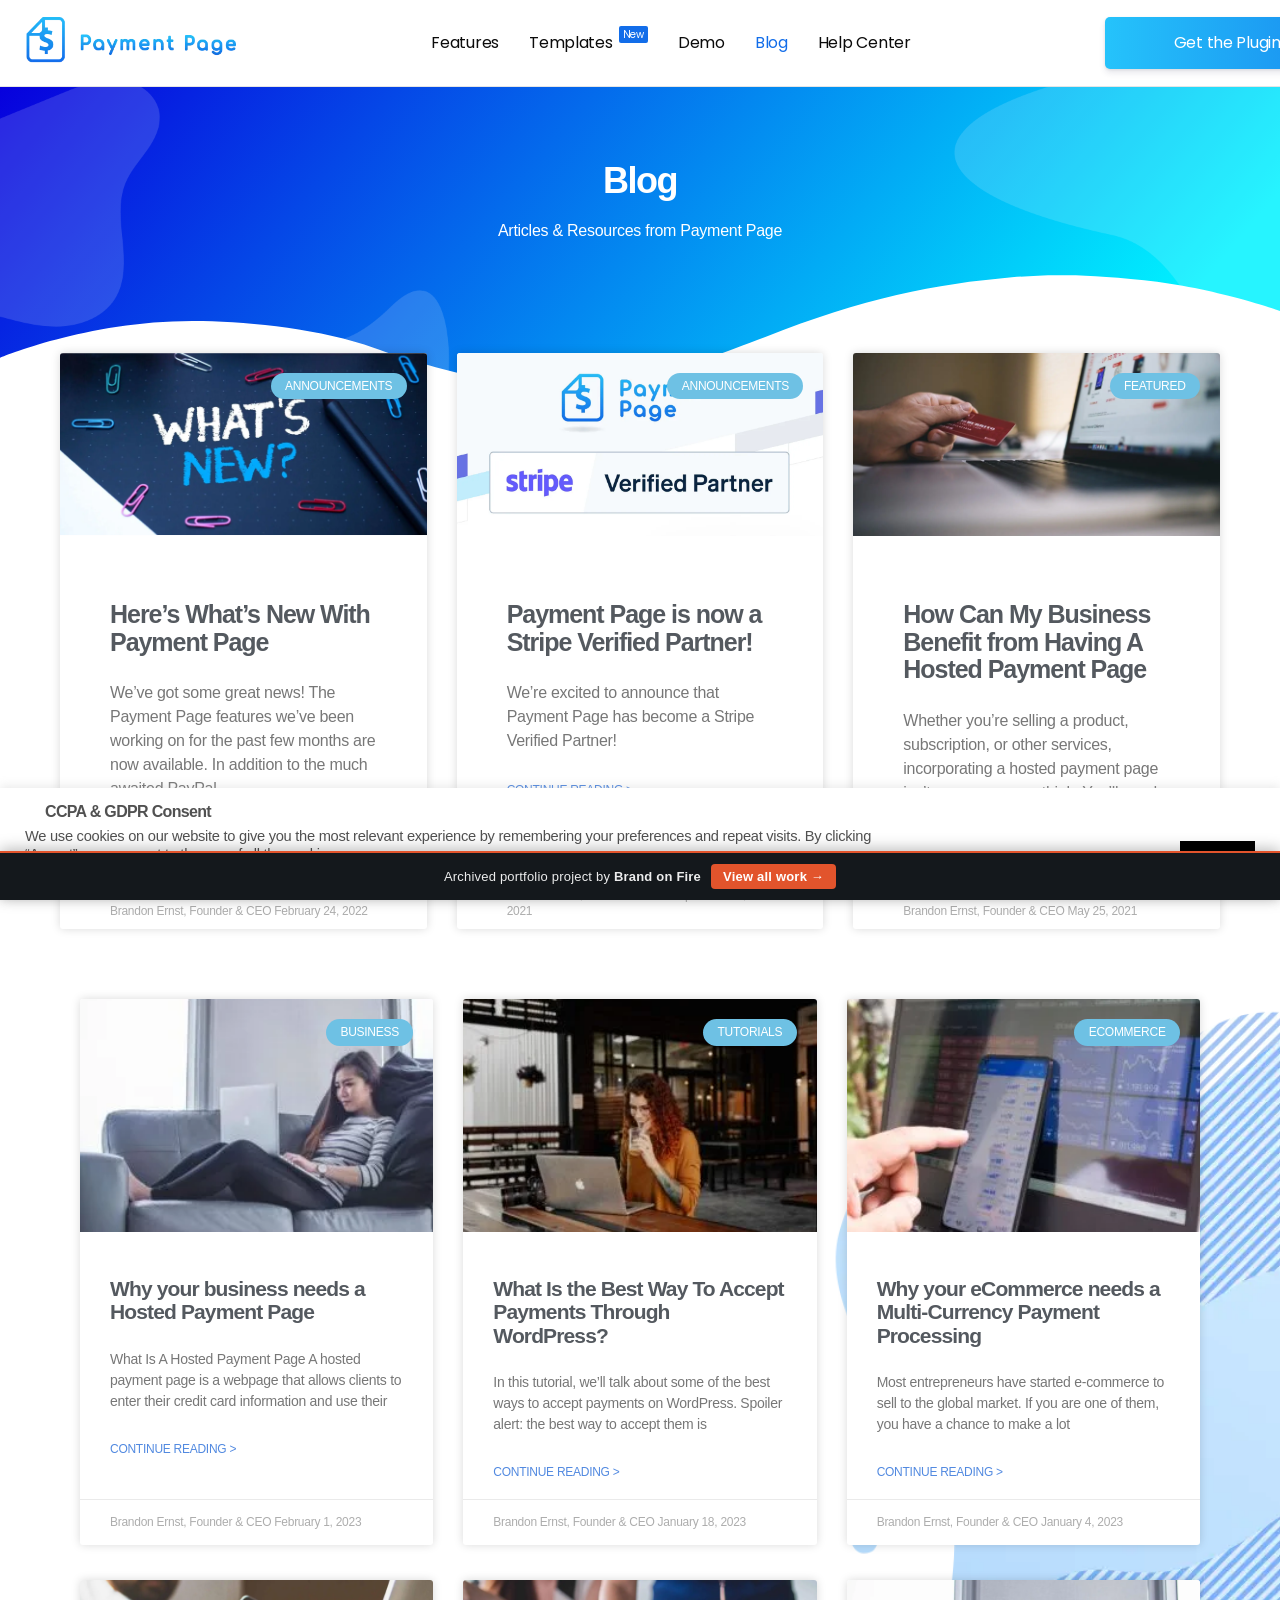
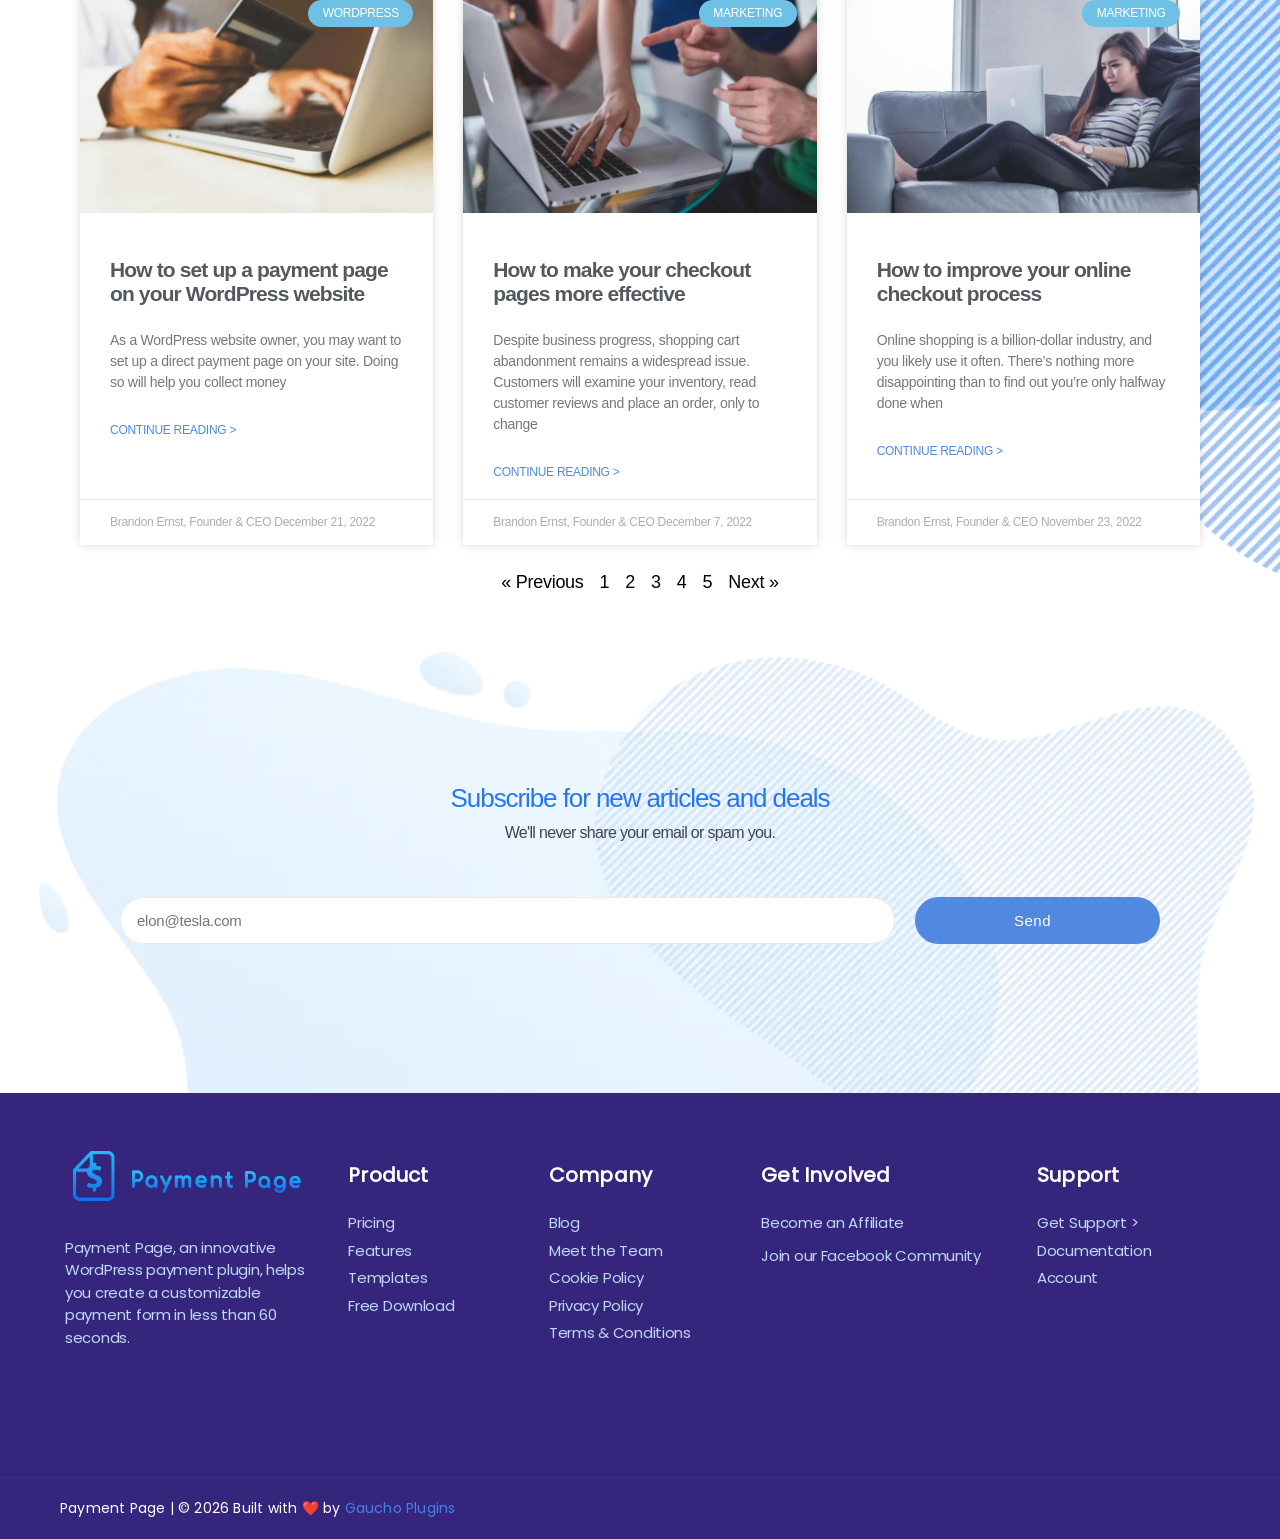
==== blog/index.html @ d84db213 "feat: contact forms view-only (pointer-events:none) — no useless form interaction" ====
<!doctype html><html lang="en-US" prefix="og: https://ogp.me/ns#" class="" data-bofp="0"><head><meta charset="UTF-8"><meta name="viewport" content="width=device-width, initial-scale=1.0, viewport-fit=cover"><title>Blog | Payment Page</title><meta name="description" content="Blog Subscribe for new articles and deals We'll never share your email or spam you."><meta name="robots" content="follow, index, max-snippet:-1, max-video-preview:-1, max-image-preview:large"><link rel="canonical" href="/blog/"><meta property="og:locale" content="en_US"><meta property="og:type" content="article"><meta property="og:title" content="Blog | Payment Page"><meta property="og:description" content="Blog Subscribe for new articles and deals We'll never share your email or spam you."><meta property="og:url" content="/blog/"><meta property="og:site_name" content="Payment Page"><meta property="og:updated_time" content="2022-02-26T04:48:35-08:00"><meta name="twitter:card" content="summary_large_image"><meta name="twitter:title" content="Blog | Payment Page"><meta name="twitter:description" content="Blog Subscribe for new articles and deals We'll never share your email or spam you."><meta name="twitter:label1" content="Time to read"><meta name="twitter:data1" content="Less than a minute"><link rel="alternate" type="application/rss+xml" title="Payment Page » Feed" href="/feed/"><link rel="https://api.w.org/" href="/wp-json/"><link rel="alternate" title="JSON" type="application/json" href="/wp-json/wp/v2/pages/396"><meta name="generator" content="Elementor 4.1.1; features: additional_custom_breakpoints; settings: css_print_method-internal, google_font-enabled, font_display-auto"><link rel="icon" href="/wp-content/uploads/2020/05/cropped-PP_fav-1-32x32.png" sizes="32x32"><link rel="icon" href="/wp-content/uploads/2020/05/cropped-PP_fav-1-192x192.png" sizes="192x192"><link rel="apple-touch-icon" href="/wp-content/uploads/2020/05/cropped-PP_fav-1-180x180.png"><meta name="msapplication-TileImage" content="/wp-content/uploads/2020/05/cropped-PP_fav-1-270x270.png"><meta name="generator" content="WP Rocket 3.20.2" data-wpr-features="wpr_minify_js wpr_lazyload_images wpr_lazyload_iframes wpr_preconnect_external_domains wpr_oci wpr_minify_css wpr_preload_links wpr_desktop"><link rel="stylesheet" href="../style.css"><style>[data-bofp="1"]{background-color:rgb(255, 255, 255)!important;color:rgb(2, 2, 2)!important}[data-bofp="2"]{background-color:rgb(255, 255, 255)!important;color:rgb(2, 2, 2)!important}[data-bofp="3"]{background-color:rgb(255, 255, 255)!important;color:rgb(2, 2, 2)!important}[data-bofp="4"]{background-color:rgb(54, 37, 125)!important;color:rgb(2, 2, 2)!important}[data-bofp="5"]{background-color:rgb(54, 37, 125)!important;color:rgb(2, 2, 2)!important}[data-bofp="6"]{background-color:rgb(255, 255, 255)!important;color:rgb(81, 81, 81)!important}</style><meta name="robots" content="noindex, nofollow"><style id="bof-noform">form,form *,fieldset,fieldset *,input,textarea,select,label.fusion-form-label,.wpcf7,.wpcf7 *,.fusion-form,.fusion-form *,.fusion-contact-form,.fusion-contact-form *,.elementor-form,.elementor-form *,.gform_wrapper,.gform_wrapper *,[class*="contact-form"],[class*="contact-form"] *,[id*="contact-form"],[id*="contact-form"] *{pointer-events:none!important;cursor:default!important;-webkit-user-select:none!important;user-select:none!important}</style></head><body data-rsssl="1" class="wp-singular page-template page-template-elementor_header_footer page page-id-396 custom-background wp-custom-logo wp-embed-responsive wp-theme-twentytwenty mega-menu-primary mega-menu-expanded singular enable-search-modal missing-post-thumbnail has-no-pagination not-showing-comments show-avatars elementor_header_footer footer-top-visible reduced-spacing elementor-default elementor-template-full-width elementor-kit-7 elementor-page elementor-page-396 e--ua-blink e--ua-mac e--ua-webkit" data-elementor-device-mode="desktop" data-bofp="1"><a class="skip-link screen-reader-text" href="#site-content">Skip to the content</a>		<header data-elementor-type="header" data-elementor-id="1223" class="elementor elementor-1223 elementor-location-header" data-elementor-post-type="elementor_library"><section class="elementor-section elementor-top-section elementor-element elementor-element-026d8f6 elementor-section-full_width elementor-section-content-middle elementor-section-height-default elementor-section-height-default elementor-sticky elementor-sticky--effects elementor-sticky--active elementor-section--handles-inside" data-id="026d8f6" data-element_type="section" data-e-type="section" data-settings="{&quot;sticky&quot;:&quot;top&quot;,&quot;sticky_offset_mobile&quot;:0,&quot;background_background&quot;:&quot;classic&quot;,&quot;sticky_on&quot;:[&quot;desktop&quot;,&quot;tablet&quot;,&quot;mobile&quot;],&quot;sticky_offset&quot;:0,&quot;sticky_effects_offset&quot;:0,&quot;sticky_anchor_link_offset&quot;:0}" style="position: fixed; width: 1366px; margin-top: 0px; margin-bottom: 0px; top: 0px;" data-bofp="2"><div class="elementor-container elementor-column-gap-no"><div class="elementor-column elementor-col-33 elementor-top-column elementor-element elementor-element-97bc20b" data-id="97bc20b" data-element_type="column" data-e-type="column"><div class="elementor-widget-wrap elementor-element-populated"><div class="elementor-element elementor-element-d6634a5 elementor-hidden-tablet elementor-hidden-mobile elementor-widget elementor-widget-theme-site-logo elementor-widget-image" data-id="d6634a5" data-element_type="widget" data-e-type="widget" data-widget_type="theme-site-logo.default"><div class="elementor-widget-container"><a href="../index.html"><img fetchpriority="high" width="425" height="127" src="../_a/60b8e5782704.webp" class="attachment-full size-full wp-image-1227" alt="Payment Page Logo" decoding="sync">				</a></div></div><section class="elementor-section elementor-inner-section elementor-element elementor-element-ea21c67 elementor-section-content-middle elementor-hidden-desktop elementor-section-boxed elementor-section-height-default elementor-section-height-default" data-id="ea21c67" data-element_type="section" data-e-type="section"><div class="elementor-container elementor-column-gap-default"><div class="elementor-column elementor-col-50 elementor-inner-column elementor-element elementor-element-7f04a51" data-id="7f04a51" data-element_type="column" data-e-type="column"><div class="elementor-widget-wrap elementor-element-populated"><div class="elementor-element elementor-element-5f401c7 elementor-widget elementor-widget-theme-site-logo elementor-widget-image" data-id="5f401c7" data-element_type="widget" data-e-type="widget" data-widget_type="theme-site-logo.default"><div class="elementor-widget-container"><a href="../index.html"><img fetchpriority="high" width="425" height="127" src="../_a/60b8e5782704.webp" class="attachment-full size-full wp-image-1227" alt="Payment Page Logo" decoding="sync">				</a></div></div></div></div><div class="elementor-column elementor-col-50 elementor-inner-column elementor-element elementor-element-3806515" data-id="3806515" data-element_type="column" data-e-type="column"><div class="elementor-widget-wrap elementor-element-populated"><div class="elementor-element elementor-element-ff481a4 elementor-nav-menu__align-justify elementor-nav-menu--stretch elementor-nav-menu__text-align-center elementor-nav-menu--dropdown-tablet elementor-nav-menu--toggle elementor-nav-menu--burger elementor-widget elementor-widget-nav-menu" data-id="ff481a4" data-element_type="widget" data-e-type="widget" data-settings="{&quot;full_width&quot;:&quot;stretch&quot;,&quot;layout&quot;:&quot;horizontal&quot;,&quot;submenu_icon&quot;:{&quot;value&quot;:&quot;&lt;i class=\&quot;fas fa-caret-down\&quot; aria-hidden=\&quot;true\&quot;&gt;&lt;\/i&gt;&quot;,&quot;library&quot;:&quot;fa-solid&quot;},&quot;toggle&quot;:&quot;burger&quot;}" data-widget_type="nav-menu.default"><div class="elementor-widget-container"><nav aria-label="Menu" class="elementor-nav-menu--main elementor-nav-menu__container elementor-nav-menu--layout-horizontal e--pointer-none"><ul id="menu-1-ff481a4" class="elementor-nav-menu" data-smartmenus-id="17822874404226843"><li class="menu-item menu-item-type-post_type menu-item-object-page menu-item-10734"><a href="../features/index.html" class="elementor-item">Features</a></li><li class="menu-item menu-item-type-post_type menu-item-object-page menu-item-1035"><a href="../templates/index.html" class="elementor-item">Templates</a></li><li class="menu-item menu-item-type-post_type menu-item-object-page menu-item-4497"><a href="../demo/index.html" class="elementor-item">Demo</a></li><li class="menu-item menu-item-type-post_type menu-item-object-page current-menu-item page_item page-item-396 current_page_item menu-item-10738"><a href="../blog/index.html" aria-current="page" class="elementor-item elementor-item-active">Blog</a></li><li class="menu-item menu-item-type-post_type menu-item-object-page menu-item-has-children menu-item-5776"><a href="../support/index.html" class="elementor-item has-submenu" id="sm-17822874404226843-1" aria-haspopup="true" aria-controls="sm-17822874404226843-2" aria-expanded="false">Help Center<span class="sub-arrow"><i class="fas fa-caret-down" aria-hidden="true"></i></span></a><ul class="sub-menu elementor-nav-menu--dropdown" id="sm-17822874404226843-2" role="group" aria-hidden="true" aria-labelledby="sm-17822874404226843-1" aria-expanded="false"><li class="menu-item menu-item-type-post_type menu-item-object-page menu-item-6088"><a href="../support/index.html" class="elementor-sub-item">Pre-Sale Questions</a></li><li class="menu-item menu-item-type-custom menu-item-object-custom menu-item-6083"><a href="https://www.youtube.com/channel/UCKhMQyEO39ZNmP4F4ZxWyOQ" class="elementor-sub-item">Videos</a></li><li class="menu-item menu-item-type-post_type menu-item-object-page menu-item-11232"><a href="../faqs/index.html" class="elementor-sub-item">FAQs</a></li><li class="menu-item menu-item-type-custom menu-item-object-custom menu-item-6087"><a href="https://www.facebook.com/groups/paymentpage" class="elementor-sub-item">Facebook Community</a></li><li class="menu-item menu-item-type-custom menu-item-object-custom menu-item-6082"><a target="_blank" href="https://docs.paymentpageplugin.com/" class="elementor-sub-item">Documentation</a></li></ul></li><li class="menu-item menu-item-type-post_type menu-item-object-page menu-item-8117"><a href="../pricing/index.html" class="elementor-item">Get the Plugin</a></li></ul>			</nav><div class="elementor-menu-toggle" role="button" tabindex="0" aria-label="Menu Toggle" aria-expanded="false" style=""><i aria-hidden="true" role="presentation" class="elementor-menu-toggle__icon--open eicon-menu-bar"></i><i aria-hidden="true" role="presentation" class="elementor-menu-toggle__icon--close eicon-close"></i>		</div><nav class="elementor-nav-menu--dropdown elementor-nav-menu__container" aria-hidden="true" style="top: 0px; --menu-height: 0; width: 1366px; left: 0px;"><ul id="menu-2-ff481a4" class="elementor-nav-menu" data-smartmenus-id="17822874404248345"><li class="menu-item menu-item-type-post_type menu-item-object-page menu-item-10734"><a href="../features/index.html" class="elementor-item" tabindex="-1">Features</a></li><li class="menu-item menu-item-type-post_type menu-item-object-page menu-item-1035"><a href="../templates/index.html" class="elementor-item" tabindex="-1">Templates</a></li><li class="menu-item menu-item-type-post_type menu-item-object-page menu-item-4497"><a href="../demo/index.html" class="elementor-item" tabindex="-1">Demo</a></li><li class="menu-item menu-item-type-post_type menu-item-object-page current-menu-item page_item page-item-396 current_page_item menu-item-10738"><a href="../blog/index.html" aria-current="page" class="elementor-item elementor-item-active" tabindex="-1">Blog</a></li><li class="menu-item menu-item-type-post_type menu-item-object-page menu-item-has-children menu-item-5776"><a href="../support/index.html" class="elementor-item has-submenu" tabindex="-1" id="sm-17822874404248345-1" aria-haspopup="true" aria-controls="sm-17822874404248345-2" aria-expanded="false">Help Center<span class="sub-arrow"><i class="fas fa-caret-down" aria-hidden="true"></i></span></a><ul class="sub-menu elementor-nav-menu--dropdown" id="sm-17822874404248345-2" role="group" aria-hidden="true" aria-labelledby="sm-17822874404248345-1" aria-expanded="false"><li class="menu-item menu-item-type-post_type menu-item-object-page menu-item-6088"><a href="../support/index.html" class="elementor-sub-item" tabindex="-1">Pre-Sale Questions</a></li><li class="menu-item menu-item-type-custom menu-item-object-custom menu-item-6083"><a href="https://www.youtube.com/channel/UCKhMQyEO39ZNmP4F4ZxWyOQ" class="elementor-sub-item" tabindex="-1">Videos</a></li><li class="menu-item menu-item-type-post_type menu-item-object-page menu-item-11232"><a href="../faqs/index.html" class="elementor-sub-item" tabindex="-1">FAQs</a></li><li class="menu-item menu-item-type-custom menu-item-object-custom menu-item-6087"><a href="https://www.facebook.com/groups/paymentpage" class="elementor-sub-item" tabindex="-1">Facebook Community</a></li><li class="menu-item menu-item-type-custom menu-item-object-custom menu-item-6082"><a target="_blank" href="https://docs.paymentpageplugin.com/" class="elementor-sub-item" tabindex="-1">Documentation</a></li></ul></li><li class="menu-item menu-item-type-post_type menu-item-object-page menu-item-8117"><a href="../pricing/index.html" class="elementor-item" tabindex="-1">Get the Plugin</a></li></ul>			</nav></div></div></div></div></div></section></div></div><div class="elementor-column elementor-col-33 elementor-top-column elementor-element elementor-element-6b8be8e elementor-hidden-tablet elementor-hidden-mobile" data-id="6b8be8e" data-element_type="column" data-e-type="column"><div class="elementor-widget-wrap elementor-element-populated"><div class="elementor-element elementor-element-35cfc25e elementor-hidden-tablet elementor-hidden-mobile elementor-widget elementor-widget-wp-widget-maxmegamenu" data-id="35cfc25e" data-element_type="widget" data-e-type="widget" data-widget_type="wp-widget-maxmegamenu.default"><div class="elementor-widget-container"><div id="mega-menu-wrap-primary" class="mega-menu-wrap"><div class="mega-menu-toggle"><div class="mega-toggle-blocks-left"></div><div class="mega-toggle-blocks-center"></div><div class="mega-toggle-blocks-right"><div class="mega-toggle-block mega-menu-toggle-animated-block mega-toggle-block-0" id="mega-toggle-block-0"><button aria-controls="mega-menu-primary" aria-expanded="false" aria-haspopup="true" aria-label="Toggle Menu" class="mega-toggle-animated mega-toggle-animated-slider" type="button"><span class="mega-toggle-animated-box"><span class="mega-toggle-animated-inner"></span></span></button></div></div></div><ul id="mega-menu-primary" class="mega-menu max-mega-menu mega-menu-horizontal" data-event="hover_intent" data-effect="fade_up" data-effect-speed="200" data-effect-mobile="disabled" data-effect-speed-mobile="0" data-panel-inner-width="300px" data-mobile-force-width="false" data-second-click="go" data-document-click="collapse" data-vertical-behaviour="standard" data-breakpoint="768" data-unbind="true" data-mobile-state="collapse_all" data-mobile-direction="vertical" data-overlay-desktop="false" data-overlay-mobile="false"><li class="mega-menu-item mega-menu-item-type-post_type mega-menu-item-object-page mega-menu-item-10734" id="mega-menu-item-10734"><a class="mega-menu-link" href="../features/index.html">Features</a></li><li class="mega-menu-item mega-menu-item-type-post_type mega-menu-item-object-page mega-2-columns mega-sub-columns mega-menu-item-1035" style="--columns:2" id="mega-menu-item-1035"><a class="mega-menu-link" href="../templates/index.html">Templates<span class="mega-menu-badge mega-menu-badge-style-one">New</span></a></li><li class="mega-menu-item mega-menu-item-type-post_type mega-menu-item-object-page mega-menu-item-4497" id="mega-menu-item-4497"><a class="mega-menu-link" href="../demo/index.html">Demo</a></li><li class="mega-menu-item mega-menu-item-type-post_type mega-menu-item-object-page mega-current-menu-item mega-page_item mega-page-item-396 mega-current_page_item mega-menu-item-10738" id="mega-menu-item-10738"><a class="mega-menu-link" href="../blog/index.html" aria-current="page">Blog</a></li><li class="mega-menu-item mega-menu-item-type-post_type mega-menu-item-object-page mega-menu-item-has-children mega-menu-megamenu mega-menu-grid mega-align-bottom-left mega-menu-item-5776" id="mega-menu-item-5776"><a class="mega-menu-link" href="../support/index.html" aria-expanded="false" aria-controls="mega-sub-menu-5776">Help Center<span class="mega-indicator" aria-hidden="true"></span></a><ul class="mega-sub-menu" role="presentation" id="mega-sub-menu-5776"><li class="mega-menu-row" id="mega-menu-5776-0"><ul class="mega-sub-menu" style="--columns:1" role="presentation"><li class="mega-menu-column mega-menu-columns-1-of-1" style="--columns:1; --span:1" id="mega-menu-5776-0-0"><ul class="mega-sub-menu"><li class="mega-menu-item mega-menu-item-type-post_type mega-menu-item-object-page mega-has-icon mega-icon-left mega-menu-item-6088" id="mega-menu-item-6088"><a class="fa-comments-o mega-menu-link" href="../support/index.html">Pre-Sale Questions</a></li><li class="mega-menu-item mega-menu-item-type-custom mega-menu-item-object-custom mega-has-icon mega-icon-left mega-menu-item-6082" id="mega-menu-item-6082"><a target="_blank" class="fa-book mega-menu-link" href="https://docs.paymentpageplugin.com/">Documentation</a></li><li class="mega-menu-item mega-menu-item-type-post_type mega-menu-item-object-page mega-has-icon mega-icon-left mega-menu-item-11232" id="mega-menu-item-11232"><a class="fa-question mega-menu-link" href="../faqs/index.html">FAQs</a></li><li class="mega-menu-item mega-menu-item-type-custom mega-menu-item-object-custom mega-has-icon mega-icon-left mega-menu-item-6083" id="mega-menu-item-6083"><a class="fas fa-video mega-menu-link" href="https://www.youtube.com/channel/UCKhMQyEO39ZNmP4F4ZxWyOQ">Videos</a></li><li class="mega-menu-item mega-menu-item-type-custom mega-menu-item-object-custom mega-has-icon mega-icon-left mega-menu-item-6087" id="mega-menu-item-6087"><a class="fab fa-facebook mega-menu-link" href="https://www.facebook.com/groups/paymentpage">Facebook Community</a></li>		</ul></li>	</ul></li></ul></li><li class="mega-menu-item mega-menu-item-type-post_type mega-menu-item-object-page mega-hide-on-desktop mega-menu-item-8117" id="mega-menu-item-8117"><a class="mega-menu-link" href="../pricing/index.html">Get the Plugin</a></li></ul></div>				</div></div></div></div><div class="elementor-column elementor-col-33 elementor-top-column elementor-element elementor-element-4d846db elementor-hidden-tablet elementor-hidden-mobile" data-id="4d846db" data-element_type="column" data-e-type="column"><div class="elementor-widget-wrap elementor-element-populated"><div class="elementor-element elementor-element-5d80e2f2 elementor-align-right elementor-widget elementor-widget-button" data-id="5d80e2f2" data-element_type="widget" data-e-type="widget" data-widget_type="button.default"><div class="elementor-widget-container"><div class="elementor-button-wrapper"><a class="elementor-button elementor-button-link elementor-size-md" href="../pricing/index.html"><span class="elementor-button-content-wrapper"><span class="elementor-button-icon"><i aria-hidden="true" class="fas fa-chevron-right"></i>			</span><span class="elementor-button-text">Get the Plugin </span></span></a></div></div></div></div></div></div></section><section class="elementor-section elementor-top-section elementor-element elementor-element-026d8f6 elementor-section-full_width elementor-section-content-middle elementor-section-height-default elementor-section-height-default elementor-sticky elementor-sticky--effects elementor-sticky__spacer" data-id="026d8f6" data-element_type="section" data-e-type="section" data-settings="{&quot;sticky&quot;:&quot;top&quot;,&quot;sticky_offset_mobile&quot;:0,&quot;background_background&quot;:&quot;classic&quot;,&quot;sticky_on&quot;:[&quot;desktop&quot;,&quot;tablet&quot;,&quot;mobile&quot;],&quot;sticky_offset&quot;:0,&quot;sticky_effects_offset&quot;:0,&quot;sticky_anchor_link_offset&quot;:0}" style="visibility: hidden; transition: none; animation: auto ease 0s 1 normal none running none;" data-bofp="3"><div class="elementor-container elementor-column-gap-no"><div class="elementor-column elementor-col-33 elementor-top-column elementor-element elementor-element-97bc20b" data-id="97bc20b" data-element_type="column" data-e-type="column"><div class="elementor-widget-wrap elementor-element-populated"><div class="elementor-element elementor-element-d6634a5 elementor-hidden-tablet elementor-hidden-mobile elementor-widget elementor-widget-theme-site-logo elementor-widget-image" data-id="d6634a5" data-element_type="widget" data-e-type="widget" data-widget_type="theme-site-logo.default"><div class="elementor-widget-container"><a href="../index.html"><img fetchpriority="high" width="425" height="127" src="../_a/60b8e5782704.webp" class="attachment-full size-full wp-image-1227" alt="Payment Page Logo" decoding="sync">				</a></div></div><section class="elementor-section elementor-inner-section elementor-element elementor-element-ea21c67 elementor-section-content-middle elementor-hidden-desktop elementor-section-boxed elementor-section-height-default elementor-section-height-default" data-id="ea21c67" data-element_type="section" data-e-type="section"><div class="elementor-container elementor-column-gap-default"><div class="elementor-column elementor-col-50 elementor-inner-column elementor-element elementor-element-7f04a51" data-id="7f04a51" data-element_type="column" data-e-type="column"><div class="elementor-widget-wrap elementor-element-populated"><div class="elementor-element elementor-element-5f401c7 elementor-widget elementor-widget-theme-site-logo elementor-widget-image" data-id="5f401c7" data-element_type="widget" data-e-type="widget" data-widget_type="theme-site-logo.default"><div class="elementor-widget-container"><a href="../index.html"><img fetchpriority="high" width="425" height="127" src="../_a/60b8e5782704.webp" class="attachment-full size-full wp-image-1227" alt="Payment Page Logo" decoding="sync">				</a></div></div></div></div><div class="elementor-column elementor-col-50 elementor-inner-column elementor-element elementor-element-3806515" data-id="3806515" data-element_type="column" data-e-type="column"><div class="elementor-widget-wrap elementor-element-populated"><div class="elementor-element elementor-element-ff481a4 elementor-nav-menu__align-justify elementor-nav-menu--stretch elementor-nav-menu__text-align-center elementor-nav-menu--dropdown-tablet elementor-nav-menu--toggle elementor-nav-menu--burger elementor-widget elementor-widget-nav-menu" data-id="ff481a4" data-element_type="widget" data-e-type="widget" data-settings="{&quot;full_width&quot;:&quot;stretch&quot;,&quot;layout&quot;:&quot;horizontal&quot;,&quot;submenu_icon&quot;:{&quot;value&quot;:&quot;&lt;i class=\&quot;fas fa-caret-down\&quot; aria-hidden=\&quot;true\&quot;&gt;&lt;\/i&gt;&quot;,&quot;library&quot;:&quot;fa-solid&quot;},&quot;toggle&quot;:&quot;burger&quot;}" data-widget_type="nav-menu.default"><div class="elementor-widget-container"><nav aria-label="Menu" class="elementor-nav-menu--main elementor-nav-menu__container elementor-nav-menu--layout-horizontal e--pointer-none"><ul id="menu-1-ff481a4" class="elementor-nav-menu" data-smartmenus-id="17822874404226843"><li class="menu-item menu-item-type-post_type menu-item-object-page menu-item-10734"><a href="../features/index.html" class="elementor-item">Features</a></li><li class="menu-item menu-item-type-post_type menu-item-object-page menu-item-1035"><a href="../templates/index.html" class="elementor-item">Templates</a></li><li class="menu-item menu-item-type-post_type menu-item-object-page menu-item-4497"><a href="../demo/index.html" class="elementor-item">Demo</a></li><li class="menu-item menu-item-type-post_type menu-item-object-page current-menu-item page_item page-item-396 current_page_item menu-item-10738"><a href="../blog/index.html" aria-current="page" class="elementor-item elementor-item-active">Blog</a></li><li class="menu-item menu-item-type-post_type menu-item-object-page menu-item-has-children menu-item-5776"><a href="../support/index.html" class="elementor-item has-submenu" id="sm-17822874404226843-1" aria-haspopup="true" aria-controls="sm-17822874404226843-2" aria-expanded="false">Help Center<span class="sub-arrow"><i class="fas fa-caret-down" aria-hidden="true"></i></span></a><ul class="sub-menu elementor-nav-menu--dropdown" id="sm-17822874404226843-2" role="group" aria-hidden="true" aria-labelledby="sm-17822874404226843-1" aria-expanded="false"><li class="menu-item menu-item-type-post_type menu-item-object-page menu-item-6088"><a href="../support/index.html" class="elementor-sub-item">Pre-Sale Questions</a></li><li class="menu-item menu-item-type-custom menu-item-object-custom menu-item-6083"><a href="https://www.youtube.com/channel/UCKhMQyEO39ZNmP4F4ZxWyOQ" class="elementor-sub-item">Videos</a></li><li class="menu-item menu-item-type-post_type menu-item-object-page menu-item-11232"><a href="../faqs/index.html" class="elementor-sub-item">FAQs</a></li><li class="menu-item menu-item-type-custom menu-item-object-custom menu-item-6087"><a href="https://www.facebook.com/groups/paymentpage" class="elementor-sub-item">Facebook Community</a></li><li class="menu-item menu-item-type-custom menu-item-object-custom menu-item-6082"><a target="_blank" href="https://docs.paymentpageplugin.com/" class="elementor-sub-item">Documentation</a></li></ul></li><li class="menu-item menu-item-type-post_type menu-item-object-page menu-item-8117"><a href="../pricing/index.html" class="elementor-item">Get the Plugin</a></li></ul>			</nav><div class="elementor-menu-toggle" role="button" tabindex="0" aria-label="Menu Toggle" aria-expanded="false" style=""><i aria-hidden="true" role="presentation" class="elementor-menu-toggle__icon--open eicon-menu-bar"></i><i aria-hidden="true" role="presentation" class="elementor-menu-toggle__icon--close eicon-close"></i>		</div><nav class="elementor-nav-menu--dropdown elementor-nav-menu__container" aria-hidden="true" style="width: 1366px; left: 0px; top: 0px; --menu-height: 0;"><ul id="menu-2-ff481a4" class="elementor-nav-menu" data-smartmenus-id="17822874404248345"><li class="menu-item menu-item-type-post_type menu-item-object-page menu-item-10734"><a href="../features/index.html" class="elementor-item" tabindex="-1">Features</a></li><li class="menu-item menu-item-type-post_type menu-item-object-page menu-item-1035"><a href="../templates/index.html" class="elementor-item" tabindex="-1">Templates</a></li><li class="menu-item menu-item-type-post_type menu-item-object-page menu-item-4497"><a href="../demo/index.html" class="elementor-item" tabindex="-1">Demo</a></li><li class="menu-item menu-item-type-post_type menu-item-object-page current-menu-item page_item page-item-396 current_page_item menu-item-10738"><a href="../blog/index.html" aria-current="page" class="elementor-item elementor-item-active" tabindex="-1">Blog</a></li><li class="menu-item menu-item-type-post_type menu-item-object-page menu-item-has-children menu-item-5776"><a href="../support/index.html" class="elementor-item has-submenu" tabindex="-1" id="sm-17822874404248345-1" aria-haspopup="true" aria-controls="sm-17822874404248345-2" aria-expanded="false">Help Center<span class="sub-arrow"><i class="fas fa-caret-down" aria-hidden="true"></i></span></a><ul class="sub-menu elementor-nav-menu--dropdown" id="sm-17822874404248345-2" role="group" aria-hidden="true" aria-labelledby="sm-17822874404248345-1" aria-expanded="false"><li class="menu-item menu-item-type-post_type menu-item-object-page menu-item-6088"><a href="../support/index.html" class="elementor-sub-item" tabindex="-1">Pre-Sale Questions</a></li><li class="menu-item menu-item-type-custom menu-item-object-custom menu-item-6083"><a href="https://www.youtube.com/channel/UCKhMQyEO39ZNmP4F4ZxWyOQ" class="elementor-sub-item" tabindex="-1">Videos</a></li><li class="menu-item menu-item-type-post_type menu-item-object-page menu-item-11232"><a href="../faqs/index.html" class="elementor-sub-item" tabindex="-1">FAQs</a></li><li class="menu-item menu-item-type-custom menu-item-object-custom menu-item-6087"><a href="https://www.facebook.com/groups/paymentpage" class="elementor-sub-item" tabindex="-1">Facebook Community</a></li><li class="menu-item menu-item-type-custom menu-item-object-custom menu-item-6082"><a target="_blank" href="https://docs.paymentpageplugin.com/" class="elementor-sub-item" tabindex="-1">Documentation</a></li></ul></li><li class="menu-item menu-item-type-post_type menu-item-object-page menu-item-8117"><a href="../pricing/index.html" class="elementor-item" tabindex="-1">Get the Plugin</a></li></ul>			</nav></div></div></div></div></div></section></div></div><div class="elementor-column elementor-col-33 elementor-top-column elementor-element elementor-element-6b8be8e elementor-hidden-tablet elementor-hidden-mobile" data-id="6b8be8e" data-element_type="column" data-e-type="column"><div class="elementor-widget-wrap elementor-element-populated"><div class="elementor-element elementor-element-35cfc25e elementor-hidden-tablet elementor-hidden-mobile elementor-widget elementor-widget-wp-widget-maxmegamenu" data-id="35cfc25e" data-element_type="widget" data-e-type="widget" data-widget_type="wp-widget-maxmegamenu.default"><div class="elementor-widget-container"><div id="mega-menu-wrap-primary" class="mega-menu-wrap"><div class="mega-menu-toggle"><div class="mega-toggle-blocks-left"></div><div class="mega-toggle-blocks-center"></div><div class="mega-toggle-blocks-right"><div class="mega-toggle-block mega-menu-toggle-animated-block mega-toggle-block-0" id="mega-toggle-block-0"><button aria-controls="mega-menu-primary" aria-expanded="false" aria-haspopup="true" aria-label="Toggle Menu" class="mega-toggle-animated mega-toggle-animated-slider" type="button"><span class="mega-toggle-animated-box"><span class="mega-toggle-animated-inner"></span></span></button></div></div></div><ul id="mega-menu-primary" class="mega-menu max-mega-menu mega-menu-horizontal" data-event="hover_intent" data-effect="fade_up" data-effect-speed="200" data-effect-mobile="disabled" data-effect-speed-mobile="0" data-panel-inner-width="300px" data-mobile-force-width="false" data-second-click="go" data-document-click="collapse" data-vertical-behaviour="standard" data-breakpoint="768" data-unbind="true" data-mobile-state="collapse_all" data-mobile-direction="vertical" data-overlay-desktop="false" data-overlay-mobile="false"><li class="mega-menu-item mega-menu-item-type-post_type mega-menu-item-object-page mega-menu-item-10734" id="mega-menu-item-10734"><a class="mega-menu-link" href="../features/index.html">Features</a></li><li class="mega-menu-item mega-menu-item-type-post_type mega-menu-item-object-page mega-2-columns mega-sub-columns mega-menu-item-1035" style="--columns:2" id="mega-menu-item-1035"><a class="mega-menu-link" href="../templates/index.html">Templates<span class="mega-menu-badge mega-menu-badge-style-one">New</span></a></li><li class="mega-menu-item mega-menu-item-type-post_type mega-menu-item-object-page mega-menu-item-4497" id="mega-menu-item-4497"><a class="mega-menu-link" href="../demo/index.html">Demo</a></li><li class="mega-menu-item mega-menu-item-type-post_type mega-menu-item-object-page mega-current-menu-item mega-page_item mega-page-item-396 mega-current_page_item mega-menu-item-10738" id="mega-menu-item-10738"><a class="mega-menu-link" href="../blog/index.html" aria-current="page">Blog</a></li><li class="mega-menu-item mega-menu-item-type-post_type mega-menu-item-object-page mega-menu-item-has-children mega-menu-megamenu mega-menu-grid mega-align-bottom-left mega-menu-item-5776" id="mega-menu-item-5776"><a class="mega-menu-link" href="../support/index.html" aria-expanded="false" aria-controls="mega-sub-menu-5776">Help Center<span class="mega-indicator" aria-hidden="true"></span></a><ul class="mega-sub-menu" role="presentation" id="mega-sub-menu-5776"><li class="mega-menu-row" id="mega-menu-5776-0"><ul class="mega-sub-menu" style="--columns:1" role="presentation"><li class="mega-menu-column mega-menu-columns-1-of-1" style="--columns:1; --span:1" id="mega-menu-5776-0-0"><ul class="mega-sub-menu"><li class="mega-menu-item mega-menu-item-type-post_type mega-menu-item-object-page mega-has-icon mega-icon-left mega-menu-item-6088" id="mega-menu-item-6088"><a class="fa-comments-o mega-menu-link" href="../support/index.html">Pre-Sale Questions</a></li><li class="mega-menu-item mega-menu-item-type-custom mega-menu-item-object-custom mega-has-icon mega-icon-left mega-menu-item-6082" id="mega-menu-item-6082"><a target="_blank" class="fa-book mega-menu-link" href="https://docs.paymentpageplugin.com/">Documentation</a></li><li class="mega-menu-item mega-menu-item-type-post_type mega-menu-item-object-page mega-has-icon mega-icon-left mega-menu-item-11232" id="mega-menu-item-11232"><a class="fa-question mega-menu-link" href="../faqs/index.html">FAQs</a></li><li class="mega-menu-item mega-menu-item-type-custom mega-menu-item-object-custom mega-has-icon mega-icon-left mega-menu-item-6083" id="mega-menu-item-6083"><a class="fas fa-video mega-menu-link" href="https://www.youtube.com/channel/UCKhMQyEO39ZNmP4F4ZxWyOQ">Videos</a></li><li class="mega-menu-item mega-menu-item-type-custom mega-menu-item-object-custom mega-has-icon mega-icon-left mega-menu-item-6087" id="mega-menu-item-6087"><a class="fab fa-facebook mega-menu-link" href="https://www.facebook.com/groups/paymentpage">Facebook Community</a></li>		</ul></li>	</ul></li></ul></li><li class="mega-menu-item mega-menu-item-type-post_type mega-menu-item-object-page mega-hide-on-desktop mega-menu-item-8117" id="mega-menu-item-8117"><a class="mega-menu-link" href="../pricing/index.html">Get the Plugin</a></li></ul></div>				</div></div></div></div><div class="elementor-column elementor-col-33 elementor-top-column elementor-element elementor-element-4d846db elementor-hidden-tablet elementor-hidden-mobile" data-id="4d846db" data-element_type="column" data-e-type="column"><div class="elementor-widget-wrap elementor-element-populated"><div class="elementor-element elementor-element-5d80e2f2 elementor-align-right elementor-widget elementor-widget-button" data-id="5d80e2f2" data-element_type="widget" data-e-type="widget" data-widget_type="button.default"><div class="elementor-widget-container"><div class="elementor-button-wrapper"><a class="elementor-button elementor-button-link elementor-size-md" href="../pricing/index.html"><span class="elementor-button-content-wrapper"><span class="elementor-button-icon"><i aria-hidden="true" class="fas fa-chevron-right"></i>			</span><span class="elementor-button-text">Get the Plugin </span></span></a></div></div></div></div></div></div></section></header><div data-elementor-type="wp-page" data-elementor-id="396" class="elementor elementor-396" data-elementor-post-type="page"><section class="elementor-section elementor-top-section elementor-element elementor-element-3432841 elementor-section-height-min-height elementor-section-items-top elementor-section-boxed elementor-section-height-default" data-id="3432841" data-element_type="section" data-e-type="section" data-settings="{&quot;background_background&quot;:&quot;gradient&quot;,&quot;shape_divider_bottom&quot;:&quot;waves&quot;}"><div class="elementor-background-overlay"></div><div class="elementor-shape elementor-shape-bottom" aria-hidden="true" data-negative="false"><svg xmlns="http://www.w3.org/2000/svg" viewBox="0 0 1000 100" preserveAspectRatio="none"><path class="elementor-shape-fill" d="M421.9,6.5c22.6-2.5,51.5,0.4,75.5,5.3c23.6,4.9,70.9,23.5,100.5,35.7c75.8,32.2,133.7,44.5,192.6,49.7
	c23.6,2.1,48.7,3.5,103.4-2.5c54.7-6,106.2-25.6,106.2-25.6V0H0v30.3c0,0,72,32.6,158.4,30.5c39.2-0.7,92.8-6.7,134-22.4
	c21.2-8.1,52.2-18.2,79.7-24.2C399.3,7.9,411.6,7.5,421.9,6.5z"></path></svg>		</div><div class="elementor-container elementor-column-gap-default"><div class="elementor-column elementor-col-100 elementor-top-column elementor-element elementor-element-8cc3e33" data-id="8cc3e33" data-element_type="column" data-e-type="column"><div class="elementor-widget-wrap elementor-element-populated"><div class="elementor-element elementor-element-81cf789 elementor-widget elementor-widget-heading" data-id="81cf789" data-element_type="widget" data-e-type="widget" data-widget_type="heading.default"><div class="elementor-widget-container"><h1 class="elementor-heading-title elementor-size-default">Blog</h1>				</div></div><div class="elementor-element elementor-element-3ccbe4b1 elementor-align-center elementor-widget elementor-widget-post-info" data-id="3ccbe4b1" data-element_type="widget" data-e-type="widget" data-widget_type="post-info.default"><div class="elementor-widget-container"><ul class="elementor-inline-items elementor-icon-list-items elementor-post-info"><li class="elementor-icon-list-item elementor-repeater-item-ef11192 elementor-inline-item"><span class="elementor-icon-list-text elementor-post-info__item elementor-post-info__item--type-custom">
										Articles &amp; Resources from Payment Page					</span></li></ul></div></div></div></div></div></section><section class="elementor-section elementor-top-section elementor-element elementor-element-f6d3cb0 elementor-section-full_width elementor-section-height-default elementor-section-height-default" data-id="f6d3cb0" data-element_type="section" data-e-type="section"><div class="elementor-background-overlay"></div><div class="elementor-container elementor-column-gap-default"><div class="elementor-column elementor-col-100 elementor-top-column elementor-element elementor-element-aed4538" data-id="aed4538" data-element_type="column" data-e-type="column"><div class="elementor-widget-wrap elementor-element-populated"><div class="elementor-element elementor-element-d09731e elementor-grid-tablet-1 elementor-grid-3 elementor-grid-mobile-1 elementor-posts--thumbnail-top elementor-posts--show-avatar elementor-card-shadow-yes elementor-posts__hover-gradient elementor-widget elementor-widget-posts" data-id="d09731e" data-element_type="widget" data-e-type="widget" data-settings="{&quot;cards_columns_tablet&quot;:&quot;1&quot;,&quot;cards_columns&quot;:&quot;3&quot;,&quot;cards_columns_mobile&quot;:&quot;1&quot;,&quot;cards_row_gap&quot;:{&quot;unit&quot;:&quot;px&quot;,&quot;size&quot;:35,&quot;sizes&quot;:[]},&quot;cards_row_gap_tablet&quot;:{&quot;unit&quot;:&quot;px&quot;,&quot;size&quot;:&quot;&quot;,&quot;sizes&quot;:[]},&quot;cards_row_gap_mobile&quot;:{&quot;unit&quot;:&quot;px&quot;,&quot;size&quot;:&quot;&quot;,&quot;sizes&quot;:[]}}" data-widget_type="posts.cards"><div class="elementor-widget-container"><div class="elementor-posts-container elementor-posts elementor-posts--skin-cards elementor-grid elementor-has-item-ratio" role="list"><article class="elementor-post elementor-grid-item post-8380 post type-post status-publish format-standard has-post-thumbnail hentry category-announcements category-paypal category-stripe tag-having-multiple-payment-gateways tag-multi-payment-gateway tag-multiple-payment-gateways-wordpress-plugin tag-payment-gateway-features tag-payment-gateway-multiple-options tag-types-of-payment-gateway" role="listitem"><div class="elementor-post__card"><a class="elementor-post__thumbnail__link" href="#" tabindex="-1"><div class="elementor-post__thumbnail elementor-fit-height"><img decoding="sync" width="1999" height="981" src="../_a/1ace68b1203b.webp" class="attachment-full size-full wp-image-8401" alt="Payment Page Feature Update WordPress Payment Gateway Plugin."></div></a><div class="elementor-post__badge">Announcements</div><div class="elementor-post__avatar"><img alt="Brandon Ernst, Founder &amp; CEO" src="[data-uri]" data-lazy-srcset="https://secure.gravatar.com/avatar/65fa5dc3cc0242388b542bf8a8a333e19664785b14c849fc295625a94c7eb351?s=256&amp;d=mm&amp;r=g 2x" class="avatar avatar-128 photo entered lazyloaded" height="128" width="128" data-ll-status="loaded" decoding="sync">		</div><div class="elementor-post__text"><h2 class="elementor-post__title"><a href="#">
				Here’s What’s New With Payment Page			</a></h2><div class="elementor-post__excerpt"><p>We’ve got some great news! The Payment Page features we’ve been working on for the past few months are now available. In addition to the much awaited PayPal</p></div><a class="elementor-post__read-more" href="#" aria-label="Read more about Here’s What’s New With Payment Page" tabindex="-1">
			Continue reading &gt;		</a></div><div class="elementor-post__meta-data"><span class="elementor-post-author">
			Brandon Ernst, Founder &amp; CEO		</span><span class="elementor-post-date">
			February 24, 2022		</span></div></div></article><article class="elementor-post elementor-grid-item post-6099 post type-post status-publish format-standard has-post-thumbnail hentry category-announcements category-stripe tag-announcement tag-official tag-partners tag-stripe tag-verified" role="listitem"><div class="elementor-post__card"><a class="elementor-post__thumbnail__link" href="#" tabindex="-1"><div class="elementor-post__thumbnail"><img decoding="sync" width="1200" height="628" src="../_a/67ba24181605.webp" class="attachment-full size-full wp-image-6128" alt="Payment Page is a Stripe Verified Partner"></div></a><div class="elementor-post__badge">Announcements</div><div class="elementor-post__avatar"><img alt="Brandon Ernst, Founder &amp; CEO" src="[data-uri]" data-lazy-srcset="https://secure.gravatar.com/avatar/65fa5dc3cc0242388b542bf8a8a333e19664785b14c849fc295625a94c7eb351?s=256&amp;d=mm&amp;r=g 2x" class="avatar avatar-128 photo entered lazyloaded" height="128" width="128" data-ll-status="loaded" decoding="sync">		</div><div class="elementor-post__text"><h2 class="elementor-post__title"><a href="#">
				Payment Page is now a Stripe Verified Partner!			</a></h2><div class="elementor-post__excerpt"><p>We’re excited to announce that Payment Page has become a Stripe Verified Partner! </p></div><a class="elementor-post__read-more" href="#" aria-label="Read more about Payment Page is now a Stripe Verified Partner!" tabindex="-1">
			Continue reading &gt;		</a></div><div class="elementor-post__meta-data"><span class="elementor-post-author">
			Brandon Ernst, Founder &amp; CEO		</span><span class="elementor-post-date">
			September 27, 2021		</span></div></div></article><article class="elementor-post elementor-grid-item post-1441 post type-post status-publish format-standard has-post-thumbnail hentry category-featured tag-business-benefits tag-data-protection tag-easy-integration-and-navigation tag-ecommerce tag-international-payment-solutions tag-payment-methods tag-payment-page tag-payment-tools-and-options tag-paypal tag-security tag-smes tag-stripe tag-wepay" role="listitem"><div class="elementor-post__card"><a class="elementor-post__thumbnail__link" href="#" tabindex="-1"><div class="elementor-post__thumbnail"><img decoding="sync" width="1920" height="1280" src="../_a/761d03fb0a4b.webp" class="attachment-full size-full wp-image-1075" alt="Person Paying with Card Online"></div></a><div class="elementor-post__badge">Featured</div><div class="elementor-post__avatar"><img alt="Brandon Ernst, Founder &amp; CEO" src="[data-uri]" data-lazy-srcset="https://secure.gravatar.com/avatar/65fa5dc3cc0242388b542bf8a8a333e19664785b14c849fc295625a94c7eb351?s=256&amp;d=mm&amp;r=g 2x" class="avatar avatar-128 photo entered lazyloaded" height="128" width="128" data-ll-status="loaded" decoding="sync">		</div><div class="elementor-post__text"><h2 class="elementor-post__title"><a href="#">
				How Can My Business Benefit from Having A Hosted Payment Page			</a></h2><div class="elementor-post__excerpt"><p>Whether you’re selling a product, subscription, or other services, incorporating a hosted payment page isn’t as easy as you think. You’ll need to establish a framework for accepting</p></div><a class="elementor-post__read-more" href="#" aria-label="Read more about How Can My Business Benefit from Having A Hosted Payment Page" tabindex="-1">
			Continue reading &gt;		</a></div><div class="elementor-post__meta-data"><span class="elementor-post-author">
			Brandon Ernst, Founder &amp; CEO		</span><span class="elementor-post-date">
			May 25, 2021		</span></div></div></article></div></div></div></div></div></div></section><section class="elementor-section elementor-top-section elementor-element elementor-element-114843f elementor-section-boxed elementor-section-height-default elementor-section-height-default" data-id="114843f" data-element_type="section" data-e-type="section" data-settings="{&quot;background_background&quot;:&quot;classic&quot;}"><div class="elementor-background-overlay"></div><div class="elementor-container elementor-column-gap-default"><div class="elementor-column elementor-col-100 elementor-top-column elementor-element elementor-element-46228d1" data-id="46228d1" data-element_type="column" data-e-type="column"><div class="elementor-widget-wrap elementor-element-populated"><div class="elementor-element elementor-element-39af1ed elementor-grid-3 elementor-grid-tablet-2 elementor-grid-mobile-1 elementor-posts--thumbnail-top elementor-posts--show-avatar elementor-card-shadow-yes elementor-posts__hover-gradient elementor-widget elementor-widget-posts" data-id="39af1ed" data-element_type="widget" data-e-type="widget" data-settings="{&quot;pagination_type&quot;:&quot;numbers_and_prev_next&quot;,&quot;cards_columns&quot;:&quot;3&quot;,&quot;cards_columns_tablet&quot;:&quot;2&quot;,&quot;cards_columns_mobile&quot;:&quot;1&quot;,&quot;cards_row_gap&quot;:{&quot;unit&quot;:&quot;px&quot;,&quot;size&quot;:35,&quot;sizes&quot;:[]},&quot;cards_row_gap_tablet&quot;:{&quot;unit&quot;:&quot;px&quot;,&quot;size&quot;:&quot;&quot;,&quot;sizes&quot;:[]},&quot;cards_row_gap_mobile&quot;:{&quot;unit&quot;:&quot;px&quot;,&quot;size&quot;:&quot;&quot;,&quot;sizes&quot;:[]}}" data-widget_type="posts.cards"><div class="elementor-widget-container"><div class="elementor-posts-container elementor-posts elementor-posts--skin-cards elementor-grid elementor-has-item-ratio" role="list"><article class="elementor-post elementor-grid-item post-12135 post type-post status-publish format-standard has-post-thumbnail hentry category-business tag-credit-card tag-hosted-payment-page tag-payment tag-payment-page tag-payment-processing" role="listitem"><div class="elementor-post__card"><a class="elementor-post__thumbnail__link" href="#" tabindex="-1"><div class="elementor-post__thumbnail"><img decoding="sync" width="300" height="225" src="../_a/bb5f63c4cb80.webp" class="attachment-medium size-medium wp-image-12137 entered lazyloaded" alt="Why your business needs a Hosted Payment Page" data-lazy-srcset="../_a/bb5f63c4cb80.webp 300w, /wp-content/uploads/2023/02/Why-your-business-needs-a-Hosted-Payment-Page-1024x768.jpg 1024w, /wp-content/uploads/2023/02/Why-your-business-needs-a-Hosted-Payment-Page-768x576.jpg 768w, /wp-content/uploads/2023/02/Why-your-business-needs-a-Hosted-Payment-Page-1200x900.jpg 1200w, /wp-content/uploads/2023/02/Why-your-business-needs-a-Hosted-Payment-Page.jpg 1296w" data-lazy-sizes="(max-width: 300px) 100vw, 300px" data-ll-status="loaded"></div></a><div class="elementor-post__badge">Business</div><div class="elementor-post__avatar"><img alt="Brandon Ernst, Founder &amp; CEO" src="[data-uri]" data-lazy-srcset="https://secure.gravatar.com/avatar/65fa5dc3cc0242388b542bf8a8a333e19664785b14c849fc295625a94c7eb351?s=256&amp;d=mm&amp;r=g 2x" class="avatar avatar-128 photo entered lazyloaded" height="128" width="128" data-ll-status="loaded" decoding="sync">		</div><div class="elementor-post__text"><h3 class="elementor-post__title"><a href="#">
				Why your business needs a Hosted Payment Page			</a></h3><div class="elementor-post__excerpt"><p>What Is A Hosted Payment Page A hosted payment page is a webpage that allows clients to enter their credit card information and use their</p></div><a class="elementor-post__read-more" href="#" aria-label="Read more about Why your business needs a Hosted Payment Page" tabindex="-1">
			Continue reading &gt;		</a></div><div class="elementor-post__meta-data"><span class="elementor-post-author">
			Brandon Ernst, Founder &amp; CEO		</span><span class="elementor-post-date">
			February 1, 2023		</span></div></div></article><article class="elementor-post elementor-grid-item post-12129 post type-post status-publish format-standard has-post-thumbnail hentry category-tutorials category-wordpress tag-accept-payments tag-checkout tag-credit-cards tag-payment-gateways tag-wordpress" role="listitem"><div class="elementor-post__card"><a class="elementor-post__thumbnail__link" href="#" tabindex="-1"><div class="elementor-post__thumbnail"><img decoding="sync" width="300" height="200" src="../_a/cb470aec09f6.webp" class="attachment-medium size-medium wp-image-12130 entered lazyloaded" alt="What Is the Best Way To Accept Payments Through WordPress" data-lazy-srcset="../_a/cb470aec09f6.webp 300w, /wp-content/uploads/2022/09/What-Is-the-Best-Way-To-Accept-Payments-Through-WordPress-1024x683.jpg 1024w, /wp-content/uploads/2022/09/What-Is-the-Best-Way-To-Accept-Payments-Through-WordPress-768x512.jpg 768w, /wp-content/uploads/2022/09/What-Is-the-Best-Way-To-Accept-Payments-Through-WordPress-1536x1024.jpg 1536w, /wp-content/uploads/2022/09/What-Is-the-Best-Way-To-Accept-Payments-Through-WordPress-2048x1365.jpg 2048w, /wp-content/uploads/2022/09/What-Is-the-Best-Way-To-Accept-Payments-Through-WordPress-1200x800.jpg 1200w, /wp-content/uploads/2022/09/What-Is-the-Best-Way-To-Accept-Payments-Through-WordPress-1980x1320.jpg 1980w" data-lazy-sizes="(max-width: 300px) 100vw, 300px" data-ll-status="loaded"></div></a><div class="elementor-post__badge">Tutorials</div><div class="elementor-post__avatar"><img alt="Brandon Ernst, Founder &amp; CEO" src="[data-uri]" data-lazy-srcset="https://secure.gravatar.com/avatar/65fa5dc3cc0242388b542bf8a8a333e19664785b14c849fc295625a94c7eb351?s=256&amp;d=mm&amp;r=g 2x" class="avatar avatar-128 photo entered lazyloaded" height="128" width="128" data-ll-status="loaded" decoding="sync">		</div><div class="elementor-post__text"><h3 class="elementor-post__title"><a href="#">
				What Is the Best Way To Accept Payments Through WordPress?			</a></h3><div class="elementor-post__excerpt"><p>In this tutorial, we’ll talk about some of the best ways to accept payments on WordPress. Spoiler alert: the best way to accept them is</p></div><a class="elementor-post__read-more" href="#" aria-label="Read more about What Is the Best Way To Accept Payments Through WordPress?" tabindex="-1">
			Continue reading &gt;		</a></div><div class="elementor-post__meta-data"><span class="elementor-post-author">
			Brandon Ernst, Founder &amp; CEO		</span><span class="elementor-post-date">
			January 18, 2023		</span></div></div></article><article class="elementor-post elementor-grid-item post-12119 post type-post status-publish format-standard has-post-thumbnail hentry category-ecommerce tag-ecommerce tag-multi-currency tag-payment-processing" role="listitem"><div class="elementor-post__card"><a class="elementor-post__thumbnail__link" href="#" tabindex="-1"><div class="elementor-post__thumbnail"><img decoding="sync" width="300" height="200" src="../_a/d16e30cba44a.webp" class="attachment-medium size-medium wp-image-12122 entered lazyloaded" alt="Why your eCommerce needs a Multi-Currency Payment Processing" data-lazy-srcset="../_a/d16e30cba44a.webp 300w, /wp-content/uploads/2023/01/Why-your-eCommerce-needs-a-Multi-Currency-Payment-Processing-1024x683.jpg 1024w, /wp-content/uploads/2023/01/Why-your-eCommerce-needs-a-Multi-Currency-Payment-Processing-768x512.jpg 768w, /wp-content/uploads/2023/01/Why-your-eCommerce-needs-a-Multi-Currency-Payment-Processing-1536x1024.jpg 1536w, /wp-content/uploads/2023/01/Why-your-eCommerce-needs-a-Multi-Currency-Payment-Processing-2048x1365.jpg 2048w, /wp-content/uploads/2023/01/Why-your-eCommerce-needs-a-Multi-Currency-Payment-Processing-1200x800.jpg 1200w, /wp-content/uploads/2023/01/Why-your-eCommerce-needs-a-Multi-Currency-Payment-Processing-1980x1320.jpg 1980w" data-lazy-sizes="(max-width: 300px) 100vw, 300px" data-ll-status="loaded"></div></a><div class="elementor-post__badge">eCommerce</div><div class="elementor-post__avatar"><img alt="Brandon Ernst, Founder &amp; CEO" src="[data-uri]" data-lazy-srcset="https://secure.gravatar.com/avatar/65fa5dc3cc0242388b542bf8a8a333e19664785b14c849fc295625a94c7eb351?s=256&amp;d=mm&amp;r=g 2x" class="avatar avatar-128 photo entered lazyloaded" height="128" width="128" data-ll-status="loaded" decoding="sync">		</div><div class="elementor-post__text"><h3 class="elementor-post__title"><a href="#">
				Why your eCommerce needs a Multi-Currency Payment Processing			</a></h3><div class="elementor-post__excerpt"><p>Most entrepreneurs have started e-commerce to sell to the global market. If you are one of them, you have a chance to make a lot</p></div><a class="elementor-post__read-more" href="#" aria-label="Read more about Why your eCommerce needs a Multi-Currency Payment Processing" tabindex="-1">
			Continue reading &gt;		</a></div><div class="elementor-post__meta-data"><span class="elementor-post-author">
			Brandon Ernst, Founder &amp; CEO		</span><span class="elementor-post-date">
			January 4, 2023		</span></div></div></article><article class="elementor-post elementor-grid-item post-12107 post type-post status-publish format-standard has-post-thumbnail hentry category-wordpress category-accepting-online-payments tag-payment-plugin tag-security tag-wordpress tag-wordpress-plugin tag-wordpress-website" role="listitem"><div class="elementor-post__card"><a class="elementor-post__thumbnail__link" href="#" tabindex="-1"><div class="elementor-post__thumbnail"><img decoding="sync" width="300" height="200" src="../_a/e02aba925bc9.webp" class="attachment-medium size-medium wp-image-12108 entered lazyloaded" alt="How to set up a payment page on your WordPress website" data-lazy-srcset="/wp-content/uploads/2022/09/How-to-set-up-a-payment-page-on-your-WordPress-website-300x200.jpg 300w, /wp-content/uploads/2022/09/How-to-set-up-a-payment-page-on-your-WordPress-website-1024x683.jpg 1024w, /wp-content/uploads/2022/09/How-to-set-up-a-payment-page-on-your-WordPress-website-768x512.jpg 768w, ../_a/e02aba925bc9.webp 1536w, /wp-content/uploads/2022/09/How-to-set-up-a-payment-page-on-your-WordPress-website-2048x1365.jpg 2048w, /wp-content/uploads/2022/09/How-to-set-up-a-payment-page-on-your-WordPress-website-1200x800.jpg 1200w, /wp-content/uploads/2022/09/How-to-set-up-a-payment-page-on-your-WordPress-website-1980x1320.jpg 1980w" data-lazy-sizes="(max-width: 300px) 100vw, 300px" data-ll-status="loaded"></div></a><div class="elementor-post__badge">WordPress</div><div class="elementor-post__avatar"><img alt="Brandon Ernst, Founder &amp; CEO" src="[data-uri]" data-lazy-srcset="https://secure.gravatar.com/avatar/65fa5dc3cc0242388b542bf8a8a333e19664785b14c849fc295625a94c7eb351?s=256&amp;d=mm&amp;r=g 2x" class="avatar avatar-128 photo" height="128" width="128" decoding="sync">		</div><div class="elementor-post__text"><h3 class="elementor-post__title"><a href="#">
				How to set up a payment page on your WordPress website			</a></h3><div class="elementor-post__excerpt"><p>As a WordPress website owner, you may want to set up a direct payment page on your site. Doing so will help you collect money</p></div><a class="elementor-post__read-more" href="#" aria-label="Read more about How to set up a payment page on your WordPress website" tabindex="-1">
			Continue reading &gt;		</a></div><div class="elementor-post__meta-data"><span class="elementor-post-author">
			Brandon Ernst, Founder &amp; CEO		</span><span class="elementor-post-date">
			December 21, 2022		</span></div></div></article><article class="elementor-post elementor-grid-item post-12097 post type-post status-publish format-standard has-post-thumbnail hentry category-marketing tag-checkout tag-checkout-page tag-checkout-pages-for-higher-conversions tag-payment-pages" role="listitem"><div class="elementor-post__card"><a class="elementor-post__thumbnail__link" href="#" tabindex="-1"><div class="elementor-post__thumbnail"><img decoding="sync" width="300" height="225" src="../_a/43e869260bc8.webp" class="attachment-medium size-medium wp-image-12100 entered lazyloaded" alt="How to make your checkout pages more effective" data-lazy-srcset="/wp-content/uploads/2022/12/How-to-make-your-checkout-pages-more-effective-300x225.jpg 300w, /wp-content/uploads/2022/12/How-to-make-your-checkout-pages-more-effective-1024x768.jpg 1024w, /wp-content/uploads/2022/12/How-to-make-your-checkout-pages-more-effective-768x576.jpg 768w, ../_a/43e869260bc8.webp 1536w, /wp-content/uploads/2022/12/How-to-make-your-checkout-pages-more-effective-2048x1536.jpg 2048w, /wp-content/uploads/2022/12/How-to-make-your-checkout-pages-more-effective-1200x900.jpg 1200w, /wp-content/uploads/2022/12/How-to-make-your-checkout-pages-more-effective-1980x1485.jpg 1980w" data-lazy-sizes="(max-width: 300px) 100vw, 300px" data-ll-status="loaded"></div></a><div class="elementor-post__badge">Marketing</div><div class="elementor-post__avatar"><img alt="Brandon Ernst, Founder &amp; CEO" src="[data-uri]" data-lazy-srcset="https://secure.gravatar.com/avatar/65fa5dc3cc0242388b542bf8a8a333e19664785b14c849fc295625a94c7eb351?s=256&amp;d=mm&amp;r=g 2x" class="avatar avatar-128 photo" height="128" width="128" decoding="sync">		</div><div class="elementor-post__text"><h3 class="elementor-post__title"><a href="#">
				How to make your checkout pages more effective			</a></h3><div class="elementor-post__excerpt"><p>Despite business progress, shopping cart abandonment remains a widespread issue. Customers will examine your inventory, read customer reviews and place an order, only to change</p></div><a class="elementor-post__read-more" href="#" aria-label="Read more about How to make your checkout pages more effective" tabindex="-1">
			Continue reading &gt;		</a></div><div class="elementor-post__meta-data"><span class="elementor-post-author">
			Brandon Ernst, Founder &amp; CEO		</span><span class="elementor-post-date">
			December 7, 2022		</span></div></div></article><article class="elementor-post elementor-grid-item post-12084 post type-post status-publish format-standard has-post-thumbnail hentry category-marketing tag-checkout-page tag-checkout-process tag-online-checkout tag-payment-pages" role="listitem"><div class="elementor-post__card"><a class="elementor-post__thumbnail__link" href="#" tabindex="-1"><div class="elementor-post__thumbnail"><img decoding="sync" width="300" height="225" src="../_a/009ad0c764b7.webp" class="attachment-medium size-medium wp-image-12085 entered lazyloaded" alt="How to improve your online checkout process" data-lazy-srcset="/wp-content/uploads/2022/09/How-to-improve-your-online-checkout-process-300x225.jpg 300w, /wp-content/uploads/2022/09/How-to-improve-your-online-checkout-process-1024x768.jpg 1024w, /wp-content/uploads/2022/09/How-to-improve-your-online-checkout-process-768x576.jpg 768w, ../_a/009ad0c764b7.webp 1536w, /wp-content/uploads/2022/09/How-to-improve-your-online-checkout-process-2048x1536.jpg 2048w, /wp-content/uploads/2022/09/How-to-improve-your-online-checkout-process-1200x900.jpg 1200w, /wp-content/uploads/2022/09/How-to-improve-your-online-checkout-process-1980x1485.jpg 1980w" data-lazy-sizes="(max-width: 300px) 100vw, 300px" data-ll-status="loaded"></div></a><div class="elementor-post__badge">Marketing</div><div class="elementor-post__avatar"><img alt="Brandon Ernst, Founder &amp; CEO" src="[data-uri]" data-lazy-srcset="https://secure.gravatar.com/avatar/65fa5dc3cc0242388b542bf8a8a333e19664785b14c849fc295625a94c7eb351?s=256&amp;d=mm&amp;r=g 2x" class="avatar avatar-128 photo" height="128" width="128" decoding="sync">		</div><div class="elementor-post__text"><h3 class="elementor-post__title"><a href="#">
				How to improve your online checkout process			</a></h3><div class="elementor-post__excerpt"><p>Online shopping is a billion-dollar industry, and you likely use it often. There’s nothing more disappointing than to find out you’re only halfway done when</p></div><a class="elementor-post__read-more" href="#" aria-label="Read more about How to improve your online checkout process" tabindex="-1">
			Continue reading &gt;		</a></div><div class="elementor-post__meta-data"><span class="elementor-post-author">
			Brandon Ernst, Founder &amp; CEO		</span><span class="elementor-post-date">
			November 23, 2022		</span></div></div></article></div><div class="e-load-more-anchor" data-page="1" data-max-page="12" data-next-page="/blog/2/"></div><nav class="elementor-pagination" aria-label="Pagination"><span class="page-numbers prev">« Previous</span><span aria-current="page" class="page-numbers current"><span class="elementor-screen-only">Page</span>1</span><a class="page-numbers" href="#"><span class="elementor-screen-only">Page</span>2</a><a class="page-numbers" href="#"><span class="elementor-screen-only">Page</span>3</a><a class="page-numbers" href="#"><span class="elementor-screen-only">Page</span>4</a><a class="page-numbers" href="#"><span class="elementor-screen-only">Page</span>5</a><a class="page-numbers next" href="#">Next »</a>		</nav></div></div></div></div></div></section><section class="elementor-section elementor-inner-section elementor-element elementor-element-6da3a02a elementor-section-height-min-height elementor-section-boxed elementor-section-height-default" data-id="6da3a02a" data-element_type="section" data-e-type="section" data-settings="{&quot;background_background&quot;:&quot;classic&quot;}"><div class="elementor-background-overlay"></div><div class="elementor-container elementor-column-gap-default"><div class="elementor-column elementor-col-100 elementor-inner-column elementor-element elementor-element-6df86f5c" data-id="6df86f5c" data-element_type="column" data-e-type="column"><div class="elementor-widget-wrap elementor-element-populated"><div class="elementor-element elementor-element-533ee678 elementor-widget elementor-widget-heading" data-id="533ee678" data-element_type="widget" data-e-type="widget" data-widget_type="heading.default"><div class="elementor-widget-container"><h2 class="elementor-heading-title elementor-size-default">Subscribe for new articles and deals</h2>				</div></div><div class="elementor-element elementor-element-656967d8 elementor-widget elementor-widget-heading" data-id="656967d8" data-element_type="widget" data-e-type="widget" data-widget_type="heading.default"><div class="elementor-widget-container"><h3 class="elementor-heading-title elementor-size-default">We'll never share your email or spam you.</h3>				</div></div><div class="elementor-element elementor-element-34b25e45 elementor-widget elementor-widget-spacer" data-id="34b25e45" data-element_type="widget" data-e-type="widget" data-widget_type="spacer.default"><div class="elementor-widget-container"><div class="elementor-spacer"><div class="elementor-spacer-inner"></div></div></div></div><div class="elementor-element elementor-element-52306ec1 elementor-button-align-stretch elementor-widget elementor-widget-form" data-id="52306ec1" data-element_type="widget" data-e-type="widget" data-settings="{&quot;button_width&quot;:&quot;25&quot;,&quot;step_next_label&quot;:&quot;Next&quot;,&quot;step_previous_label&quot;:&quot;Previous&quot;,&quot;step_type&quot;:&quot;number_text&quot;,&quot;step_icon_shape&quot;:&quot;circle&quot;}" data-widget_type="form.default"><div class="elementor-widget-container"><form class="elementor-form" method="post" name="New Form" aria-label="New Form"><input type="hidden" name="post_id" value="396"><input type="hidden" name="form_id" value="52306ec1"><input type="hidden" name="referer_title" value="Blog | Payment Page"><input type="hidden" name="queried_id" value="396"><div class="elementor-form-fields-wrapper elementor-labels-"><div class="elementor-field-type-email elementor-field-group elementor-column elementor-field-group-email elementor-col-75 elementor-field-required"><label for="form-field-email" class="elementor-field-label elementor-screen-only">
								Email							</label><input size="1" type="email" name="form_fields[email]" id="form-field-email" class="elementor-field elementor-size-md  elementor-field-textual" placeholder="elon@tesla.com" required="required"></div><div class="elementor-field-group elementor-column elementor-field-type-submit elementor-col-25 e-form__buttons"><button class="elementor-button elementor-size-md" type="submit"><span class="elementor-button-content-wrapper"><span class="elementor-button-icon"><i aria-hidden="true" class="fas fa-arrow-right"></i>																	</span><span class="elementor-button-text">Send</span></span></button></div></div></form></div></div></div></div></div></section></div><footer data-elementor-type="footer" data-elementor-id="1243" class="elementor elementor-1243 elementor-location-footer" data-elementor-post-type="elementor_library"><section class="elementor-section elementor-top-section elementor-element elementor-element-2ed6070 elementor-section-content-top elementor-section-boxed elementor-section-height-default elementor-section-height-default" data-id="2ed6070" data-element_type="section" data-e-type="section" data-settings="{&quot;background_background&quot;:&quot;classic&quot;}" data-bofp="4"><div class="elementor-container elementor-column-gap-extended"><div class="elementor-column elementor-col-20 elementor-top-column elementor-element elementor-element-9dce101" data-id="9dce101" data-element_type="column" data-e-type="column"><div class="elementor-widget-wrap elementor-element-populated"><div class="elementor-element elementor-element-e75d4f5 elementor-widget elementor-widget-theme-site-logo elementor-widget-image" data-id="e75d4f5" data-element_type="widget" data-e-type="widget" data-widget_type="theme-site-logo.default"><div class="elementor-widget-container"><a href="../index.html"><img width="425" height="127" src="../_a/60b8e5782704.webp" class="attachment-full size-full wp-image-1227" alt="Payment Page Logo" decoding="sync">				</a></div></div><div class="elementor-element elementor-element-f44f57b elementor-widget elementor-widget-text-editor" data-id="f44f57b" data-element_type="widget" data-e-type="widget" data-widget_type="text-editor.default"><div class="elementor-widget-container"><p>Payment Page, an innovative WordPress payment plugin, helps you create a customizable payment form in less than 60 seconds.</p>								</div></div><div class="elementor-element elementor-element-b179116 elementor-align-start elementor-mobile-align-center elementor-icon-list--layout-inline elementor-list-item-link-full_width elementor-widget elementor-widget-icon-list" data-id="b179116" data-element_type="widget" data-e-type="widget" data-widget_type="icon-list.default"><div class="elementor-widget-container"><ul class="elementor-icon-list-items elementor-inline-items"><li class="elementor-icon-list-item elementor-inline-item"><a href="https://facebook.com/getpaymentpage/" target="_blank"><span class="elementor-icon-list-icon"><i aria-hidden="true" class="fab fa-facebook-f"></i>						</span><span class="elementor-icon-list-text">Facebook</span></a></li><li class="elementor-icon-list-item elementor-inline-item"><a href="https://twitter.com/getpaymentpage/" target="_blank"><span class="elementor-icon-list-icon"><i aria-hidden="true" class="fab fa-twitter"></i>						</span><span class="elementor-icon-list-text">Twitter</span></a></li><li class="elementor-icon-list-item elementor-inline-item"><a href="https://instagram.com/getpaymentpage/" target="_blank"><span class="elementor-icon-list-icon"><i aria-hidden="true" class="fab fa-instagram"></i>						</span><span class="elementor-icon-list-text">Instagram</span></a></li><li class="elementor-icon-list-item elementor-inline-item"><a href="https://www.pinterest.com/PaymentPage" target="_blank"><span class="elementor-icon-list-icon"><i aria-hidden="true" class="fab fa-pinterest-p"></i>						</span><span class="elementor-icon-list-text">Pinterest</span></a></li></ul></div></div></div></div><div class="elementor-column elementor-col-20 elementor-top-column elementor-element elementor-element-6627355" data-id="6627355" data-element_type="column" data-e-type="column"><div class="elementor-widget-wrap elementor-element-populated"><div class="elementor-element elementor-element-ad1573d elementor-widget elementor-widget-heading" data-id="ad1573d" data-element_type="widget" data-e-type="widget" data-widget_type="heading.default"><div class="elementor-widget-container"><h5 class="elementor-heading-title elementor-size-default">Product</h5>				</div></div><div class="elementor-element elementor-element-3f775e4 elementor-align-start elementor-mobile-align-center elementor-icon-list--layout-traditional elementor-list-item-link-full_width elementor-widget elementor-widget-icon-list" data-id="3f775e4" data-element_type="widget" data-e-type="widget" data-widget_type="icon-list.default"><div class="elementor-widget-container"><ul class="elementor-icon-list-items"><li class="elementor-icon-list-item"><a href="../pricing/index.html"><span class="elementor-icon-list-text">Pricing</span></a></li><li class="elementor-icon-list-item"><a href="../index.html"><span class="elementor-icon-list-text">Features</span></a></li><li class="elementor-icon-list-item"><a href="../templates/index.html"><span class="elementor-icon-list-text">Templates</span></a></li><li class="elementor-icon-list-item"><a href="https://wordpress.org/plugins/payment-page" target="_blank"><span class="elementor-icon-list-text">Free Download</span></a></li></ul></div></div></div></div><div class="elementor-column elementor-col-20 elementor-top-column elementor-element elementor-element-d691613" data-id="d691613" data-element_type="column" data-e-type="column"><div class="elementor-widget-wrap elementor-element-populated"><div class="elementor-element elementor-element-86766b0 elementor-widget elementor-widget-heading" data-id="86766b0" data-element_type="widget" data-e-type="widget" data-widget_type="heading.default"><div class="elementor-widget-container"><h5 class="elementor-heading-title elementor-size-default">Company</h5>				</div></div><div class="elementor-element elementor-element-fca3479 elementor-align-start elementor-mobile-align-center elementor-icon-list--layout-traditional elementor-list-item-link-full_width elementor-widget elementor-widget-icon-list" data-id="fca3479" data-element_type="widget" data-e-type="widget" data-widget_type="icon-list.default"><div class="elementor-widget-container"><ul class="elementor-icon-list-items"><li class="elementor-icon-list-item"><a href="../blog/index.html" target="_blank"><span class="elementor-icon-list-text">Blog</span></a></li><li class="elementor-icon-list-item"><a href="https://gauchoplugins.com/about/" target="_blank"><span class="elementor-icon-list-text">Meet the Team</span></a></li><li class="elementor-icon-list-item"><a href="#" target="_blank"><span class="elementor-icon-list-text">Cookie Policy</span></a></li><li class="elementor-icon-list-item"><a href="#" target="_blank"><span class="elementor-icon-list-text">Privacy Policy</span></a></li><li class="elementor-icon-list-item"><a href="#" target="_blank"><span class="elementor-icon-list-text">Terms &amp; Conditions</span></a></li></ul></div></div></div></div><div class="elementor-column elementor-col-20 elementor-top-column elementor-element elementor-element-8350c09" data-id="8350c09" data-element_type="column" data-e-type="column"><div class="elementor-widget-wrap elementor-element-populated"><div class="elementor-element elementor-element-9bc6e75 elementor-widget elementor-widget-heading" data-id="9bc6e75" data-element_type="widget" data-e-type="widget" data-widget_type="heading.default"><div class="elementor-widget-container"><h5 class="elementor-heading-title elementor-size-default">Get Involved</h5>				</div></div><div class="elementor-element elementor-element-570afb0 elementor-align-start elementor-mobile-align-center elementor-icon-list--layout-traditional elementor-list-item-link-full_width elementor-widget elementor-widget-icon-list" data-id="570afb0" data-element_type="widget" data-e-type="widget" data-widget_type="icon-list.default"><div class="elementor-widget-container"><ul class="elementor-icon-list-items"><li class="elementor-icon-list-item"><a href="#"><span class="elementor-icon-list-text">Become an Affiliate</span></a></li><li class="elementor-icon-list-item"><a href="https://facebook.com/groups/paymentpage/" target="_blank"><span class="elementor-icon-list-text">Join our Facebook Community</span></a></li><li class="elementor-icon-list-item"><span class="elementor-icon-list-text"><a href="https://www.producthunt.com/posts/payment-page?utm_source=badge-featured&amp;utm_medium=badge&amp;utm_souce=badge-payment-page" target="_blank"><img src="[data-uri]" alt="Payment Page - The easiest way to accept online payments for WordPress. | Product Hunt" style="width: 175px;height: 54px" width="175" height="54" decoding="sync"></a></span></li></ul></div></div></div></div><div class="elementor-column elementor-col-20 elementor-top-column elementor-element elementor-element-d06b76c" data-id="d06b76c" data-element_type="column" data-e-type="column"><div class="elementor-widget-wrap elementor-element-populated"><div class="elementor-element elementor-element-f1b28ef elementor-widget elementor-widget-heading" data-id="f1b28ef" data-element_type="widget" data-e-type="widget" data-widget_type="heading.default"><div class="elementor-widget-container"><h5 class="elementor-heading-title elementor-size-default">Support</h5>				</div></div><div class="elementor-element elementor-element-2c9a489 elementor-align-start elementor-mobile-align-center elementor-icon-list--layout-traditional elementor-list-item-link-full_width elementor-widget elementor-widget-icon-list" data-id="2c9a489" data-element_type="widget" data-e-type="widget" data-widget_type="icon-list.default"><div class="elementor-widget-container"><ul class="elementor-icon-list-items"><li class="elementor-icon-list-item"><a href="../support/index.html" target="_blank"><span class="elementor-icon-list-text">Get Support &gt;</span></a></li><li class="elementor-icon-list-item"><a href="https://docs.paymentpageplugin.com/" target="_blank"><span class="elementor-icon-list-text">Documentation</span></a></li><li class="elementor-icon-list-item"><a href="https://gauchoplugins.com/account/" target="_blank"><span class="elementor-icon-list-text">Account</span></a></li></ul></div></div></div></div></div></section><section class="elementor-section elementor-top-section elementor-element elementor-element-8d43712 elementor-section-boxed elementor-section-height-default elementor-section-height-default" data-id="8d43712" data-element_type="section" data-e-type="section" data-settings="{&quot;background_background&quot;:&quot;classic&quot;}" data-bofp="5"><div class="elementor-container elementor-column-gap-default"><div class="elementor-column elementor-col-100 elementor-top-column elementor-element elementor-element-42c68b0" data-id="42c68b0" data-element_type="column" data-e-type="column"><div class="elementor-widget-wrap elementor-element-populated"><div class="elementor-element elementor-element-33fd751 elementor-widget elementor-widget-text-editor" data-id="33fd751" data-element_type="widget" data-e-type="widget" data-widget_type="text-editor.default"><div class="elementor-widget-container">
									Payment Page | © 2026 Built with ❤️   by <a href="https://gauchoplugins.com/" target="_blank">Gaucho Plugins</a>								</div></div></div></div></div></section></footer><div id="cookie-law-info-bar" data-nosnippet="true" data-cli-style="cli-style-v2" style="background-color: rgb(255, 255, 255); color: rgb(81, 81, 81); font-family: inherit; bottom: 0px; position: fixed; display: block;" data-bofp="6"><h5 class="cli_messagebar_head">CCPA &amp; GDPR Consent</h5><span><div class="cli-bar-container cli-style-v2"><div class="cli-bar-message">We use cookies on our website to give you the most relevant experience by remembering your preferences and repeat visits. By clicking “Accept”, you consent to the use of all the cookies.<br><div class="wt-cli-ccpa-element"> <a style="color:#606060" class="wt-cli-ccpa-opt-out">CCPA - Do not sell my personal info.</a>.</div></div><div class="cli-bar-btn_container"><a role="button" class="cli_settings_button" style="margin: 0px 10px 0px 5px; color: rgb(98, 163, 41);">Cookie settings</a><a role="button" data-cli_action="accept" id="cookie_action_close_header" class="medium cli-plugin-button cli-plugin-main-button cookie_action_close_header cli_action_button wt-cli-accept-btn" style="display: inline-block; color: rgb(255, 255, 255); background-color: rgb(0, 0, 0);">ACCEPT</a></div></div></span></div><div id="cookie-law-info-again" style="display: none; background-color: rgb(255, 255, 255); color: rgb(81, 81, 81); position: fixed; font-family: inherit; width: auto; bottom: 0px; right: 100px;" data-nosnippet="true"><span id="cookie_hdr_showagain">Click here to adjust your Cookie &amp; Privacy Policy Settings for this Website</span></div><div class="cli-modal" data-nosnippet="true" id="cliSettingsPopup" tabindex="-1" role="dialog" aria-labelledby="cliSettingsPopup" aria-hidden="true"><div class="cli-modal-dialog" role="document"><div class="cli-modal-content cli-bar-popup"><button type="button" class="cli-modal-close" id="cliModalClose"><svg class="" viewBox="0 0 24 24"><path d="M19 6.41l-1.41-1.41-5.59 5.59-5.59-5.59-1.41 1.41 5.59 5.59-5.59 5.59 1.41 1.41 5.59-5.59 5.59 5.59 1.41-1.41-5.59-5.59z"></path><path d="M0 0h24v24h-24z" fill="none"></path></svg><span class="wt-cli-sr-only">Close</span></button><div class="cli-modal-body"><div class="cli-container-fluid cli-tab-container"><div class="cli-row"><div class="cli-col-12 cli-align-items-stretch cli-px-0"><div class="cli-privacy-overview"><h4>Privacy Overview</h4>				<div class="cli-privacy-content"><div class="cli-privacy-content-text">This website uses cookies to improve your experience while you navigate through the website. Out of these cookies, the cookies that are categorized as necessary are stored on your browser as they are essential for the working of basic functionalities...</div></div><a class="cli-privacy-readmore" aria-label="Show more" role="button" data-readmore-text="Show more" data-readless-text="Show less"></a>			</div></div><div class="cli-col-12 cli-align-items-stretch cli-px-0 cli-tab-section-container"><div class="cli-tab-section"><div class="cli-tab-header"><a role="button" tabindex="0" class="cli-nav-link cli-settings-mobile" data-target="necessary" data-toggle="cli-toggle-tab">
								Necessary							</a><div class="wt-cli-necessary-checkbox"><input type="checkbox" class="cli-user-preference-checkbox" id="wt-cli-checkbox-necessary" data-id="checkbox-necessary" checked="checked"><label class="form-check-label" for="wt-cli-checkbox-necessary">Necessary</label></div><span class="cli-necessary-caption">Always Enabled</span></div><div class="cli-tab-content"><div class="cli-tab-pane cli-fade" data-id="necessary"><div class="wt-cli-cookie-description">
									Necessary cookies are absolutely essential for the website to function properly. This category only includes cookies that ensures basic functionalities and security features of the website. These cookies do not store any personal information.								</div></div></div></div><div class="cli-tab-section"><div class="cli-tab-header"><a role="button" tabindex="0" class="cli-nav-link cli-settings-mobile" data-target="functional" data-toggle="cli-toggle-tab">
								Functional							</a><div class="cli-switch"><input type="checkbox" id="wt-cli-checkbox-functional" class="cli-user-preference-checkbox" data-id="checkbox-functional"><label for="wt-cli-checkbox-functional" class="cli-slider" data-cli-enable="Enabled" data-cli-disable="Disabled"><span class="wt-cli-sr-only">Functional</span></label></div></div><div class="cli-tab-content"><div class="cli-tab-pane cli-fade" data-id="functional"><div class="wt-cli-cookie-description">
									Functional cookies help to perform certain functionalities like sharing the content of the website on social media platforms, collect feedbacks, and other third-party features.
								</div></div></div></div><div class="cli-tab-section"><div class="cli-tab-header"><a role="button" tabindex="0" class="cli-nav-link cli-settings-mobile" data-target="performance" data-toggle="cli-toggle-tab">
								Performance							</a><div class="cli-switch"><input type="checkbox" id="wt-cli-checkbox-performance" class="cli-user-preference-checkbox" data-id="checkbox-performance"><label for="wt-cli-checkbox-performance" class="cli-slider" data-cli-enable="Enabled" data-cli-disable="Disabled"><span class="wt-cli-sr-only">Performance</span></label></div></div><div class="cli-tab-content"><div class="cli-tab-pane cli-fade" data-id="performance"><div class="wt-cli-cookie-description">
									Performance cookies are used to understand and analyze the key performance indexes of the website which helps in delivering a better user experience for the visitors.
								</div></div></div></div><div class="cli-tab-section"><div class="cli-tab-header"><a role="button" tabindex="0" class="cli-nav-link cli-settings-mobile" data-target="analytics" data-toggle="cli-toggle-tab">
								Analytics							</a><div class="cli-switch"><input type="checkbox" id="wt-cli-checkbox-analytics" class="cli-user-preference-checkbox" data-id="checkbox-analytics"><label for="wt-cli-checkbox-analytics" class="cli-slider" data-cli-enable="Enabled" data-cli-disable="Disabled"><span class="wt-cli-sr-only">Analytics</span></label></div></div><div class="cli-tab-content"><div class="cli-tab-pane cli-fade" data-id="analytics"><div class="wt-cli-cookie-description">
									Analytical cookies are used to understand how visitors interact with the website. These cookies help provide information on metrics the number of visitors, bounce rate, traffic source, etc.
<table class="cookielawinfo-row-cat-table cookielawinfo-winter"><thead><tr><th class="cookielawinfo-column-1">Cookie</th><th class="cookielawinfo-column-3">Duration</th><th class="cookielawinfo-column-4">Description</th></tr></thead><tbody><tr class="cookielawinfo-row"><td class="cookielawinfo-column-1">_ga</td><td class="cookielawinfo-column-3">2 years</td><td class="cookielawinfo-column-4">This cookie is installed by Google Analytics. The cookie is used to calculate visitor, session, campaign data and keep track of site usage for the site's analytics report. The cookies store information anonymously and assign a randomly generated number to identify unique visitors.</td></tr><tr class="cookielawinfo-row"><td class="cookielawinfo-column-1">_gid</td><td class="cookielawinfo-column-3">1 day</td><td class="cookielawinfo-column-4">This cookie is installed by Google Analytics. The cookie is used to store information of how visitors use a website and helps in creating an analytics report of how the wbsite is doing. The data collected including the number visitors, the source where they have come from, and the pages viisted in an anonymous form.</td></tr><tr class="cookielawinfo-row"><td class="cookielawinfo-column-1">_hjFirstSeen</td><td class="cookielawinfo-column-3">30 minutes</td><td class="cookielawinfo-column-4">This is set by Hotjar to identify a new user’s first session. It stores a true/false value, indicating whether this was the first time Hotjar saw this user. It is used by Recording filters to identify new user sessions.</td></tr></tbody></table>								</div></div></div></div><div class="cli-tab-section"><div class="cli-tab-header"><a role="button" tabindex="0" class="cli-nav-link cli-settings-mobile" data-target="advertisement" data-toggle="cli-toggle-tab">
								Advertisement							</a><div class="cli-switch"><input type="checkbox" id="wt-cli-checkbox-advertisement" class="cli-user-preference-checkbox" data-id="checkbox-advertisement"><label for="wt-cli-checkbox-advertisement" class="cli-slider" data-cli-enable="Enabled" data-cli-disable="Disabled"><span class="wt-cli-sr-only">Advertisement</span></label></div></div><div class="cli-tab-content"><div class="cli-tab-pane cli-fade" data-id="advertisement"><div class="wt-cli-cookie-description">
									Advertisement cookies are used to provide visitors with relevant ads and marketing campaigns. These cookies track visitors across websites and collect information to provide customized ads.
<table class="cookielawinfo-row-cat-table cookielawinfo-winter"><thead><tr><th class="cookielawinfo-column-1">Cookie</th><th class="cookielawinfo-column-3">Duration</th><th class="cookielawinfo-column-4">Description</th></tr></thead><tbody><tr class="cookielawinfo-row"><td class="cookielawinfo-column-1">Nextroll</td><td class="cookielawinfo-column-3"></td><td class="cookielawinfo-column-4">Used for retargeting and advertising. </td></tr></tbody></table>								</div></div></div></div><div class="cli-tab-section"><div class="cli-tab-header"><a role="button" tabindex="0" class="cli-nav-link cli-settings-mobile" data-target="others" data-toggle="cli-toggle-tab">
								Others							</a><div class="cli-switch"><input type="checkbox" id="wt-cli-checkbox-others" class="cli-user-preference-checkbox" data-id="checkbox-others"><label for="wt-cli-checkbox-others" class="cli-slider" data-cli-enable="Enabled" data-cli-disable="Disabled"><span class="wt-cli-sr-only">Others</span></label></div></div><div class="cli-tab-content"><div class="cli-tab-pane cli-fade" data-id="others"><div class="wt-cli-cookie-description">
									Other uncategorized cookies are those that are being analyzed and have not been classified into a category as yet.
<table class="cookielawinfo-row-cat-table cookielawinfo-winter"><thead><tr><th class="cookielawinfo-column-1">Cookie</th><th class="cookielawinfo-column-3">Duration</th><th class="cookielawinfo-column-4">Description</th></tr></thead><tbody><tr class="cookielawinfo-row"><td class="cookielawinfo-column-1">_fw_crm_v</td><td class="cookielawinfo-column-3">1 year</td><td class="cookielawinfo-column-4">No description</td></tr><tr class="cookielawinfo-row"><td class="cookielawinfo-column-1">_gat_gtag_UA_81623356_19</td><td class="cookielawinfo-column-3">1 minute</td><td class="cookielawinfo-column-4">No description</td></tr><tr class="cookielawinfo-row"><td class="cookielawinfo-column-1">_hjAbsoluteSessionInProgress</td><td class="cookielawinfo-column-3">30 minutes</td><td class="cookielawinfo-column-4">No description</td></tr><tr class="cookielawinfo-row"><td class="cookielawinfo-column-1">_hjid</td><td class="cookielawinfo-column-3">1 year</td><td class="cookielawinfo-column-4">This cookie is set by Hotjar. This cookie is set when the customer first lands on a page with the Hotjar script. It is used to persist the random user ID, unique to that site on the browser. This ensures that behavior in subsequent visits to the same site will be attributed to the same user ID.</td></tr><tr class="cookielawinfo-row"><td class="cookielawinfo-column-1">_hjIncludedInPageviewSample</td><td class="cookielawinfo-column-3">2 minutes</td><td class="cookielawinfo-column-4">No description</td></tr><tr class="cookielawinfo-row"><td class="cookielawinfo-column-1">cookielawinfo-checkbox-functional</td><td class="cookielawinfo-column-3">1 year</td><td class="cookielawinfo-column-4">The cookie is set by GDPR cookie consent to record the user consent for the cookies in the category "Functional".</td></tr><tr class="cookielawinfo-row"><td class="cookielawinfo-column-1">cookielawinfo-checkbox-others</td><td class="cookielawinfo-column-3">1 year</td><td class="cookielawinfo-column-4">No description</td></tr></tbody></table>								</div></div></div></div></div></div></div></div><div class="cli-modal-footer"><div class="wt-cli-element cli-container-fluid cli-tab-container"><div class="cli-row"><div class="cli-col-12 cli-align-items-stretch cli-px-0"><div class="cli-tab-footer wt-cli-privacy-overview-actions"><a id="wt-cli-privacy-save-btn" role="button" tabindex="0" data-cli-action="accept" class="wt-cli-privacy-btn cli_setting_save_button wt-cli-privacy-accept-btn cli-btn">SAVE &amp; ACCEPT</a></div><div class="wt-cli-ckyes-footer-section"><div class="wt-cli-ckyes-brand-logo">Powered by <a href="https://www.cookieyes.com/"><img src="../_a/8b2a41292233.svg" alt="CookieYes Logo" decoding="sync"></a></div></div></div></div></div></div></div></div></div><div class="cli-modal-backdrop cli-fade cli-settings-overlay"></div><div class="cli-modal-backdrop cli-fade cli-popupbar-overlay"></div><span id="elementor-device-mode" class="elementor-screen-only"></span><svg style="display: none;" class="e-font-icon-svg-symbols"></svg><!-- bof-portfolio-bar --><a href="https://brandonfire.com/portfolio/" id="bof-portfolio-bar" rel="noopener" style="position:fixed;left:0;right:0;bottom:0;z-index:2147483647;display:flex;align-items:center;justify-content:center;gap:10px;flex-wrap:wrap;background:#14181c;color:#ffffff !important;font-family:-apple-system,BlinkMacSystemFont,'Segoe UI',Roboto,Helvetica,Arial,sans-serif;font-size:13px;font-weight:500;line-height:1;letter-spacing:.2px;padding:11px 16px;text-decoration:none !important;box-shadow:0 -2px 14px rgba(0,0,0,.28);border-top:2px solid #e2542c;box-sizing:border-box;"><span style="opacity:.92;color:#fff;">Archived portfolio project by <strong style="font-weight:700;color:#fff;">Brand&nbsp;on&nbsp;Fire</strong></span><span style="background:#e2542c;color:#fff;padding:6px 12px;border-radius:4px;font-weight:600;white-space:nowrap;">View&nbsp;all&nbsp;work&nbsp;&rarr;</span></a><!-- /bof-portfolio-bar --></body></html>
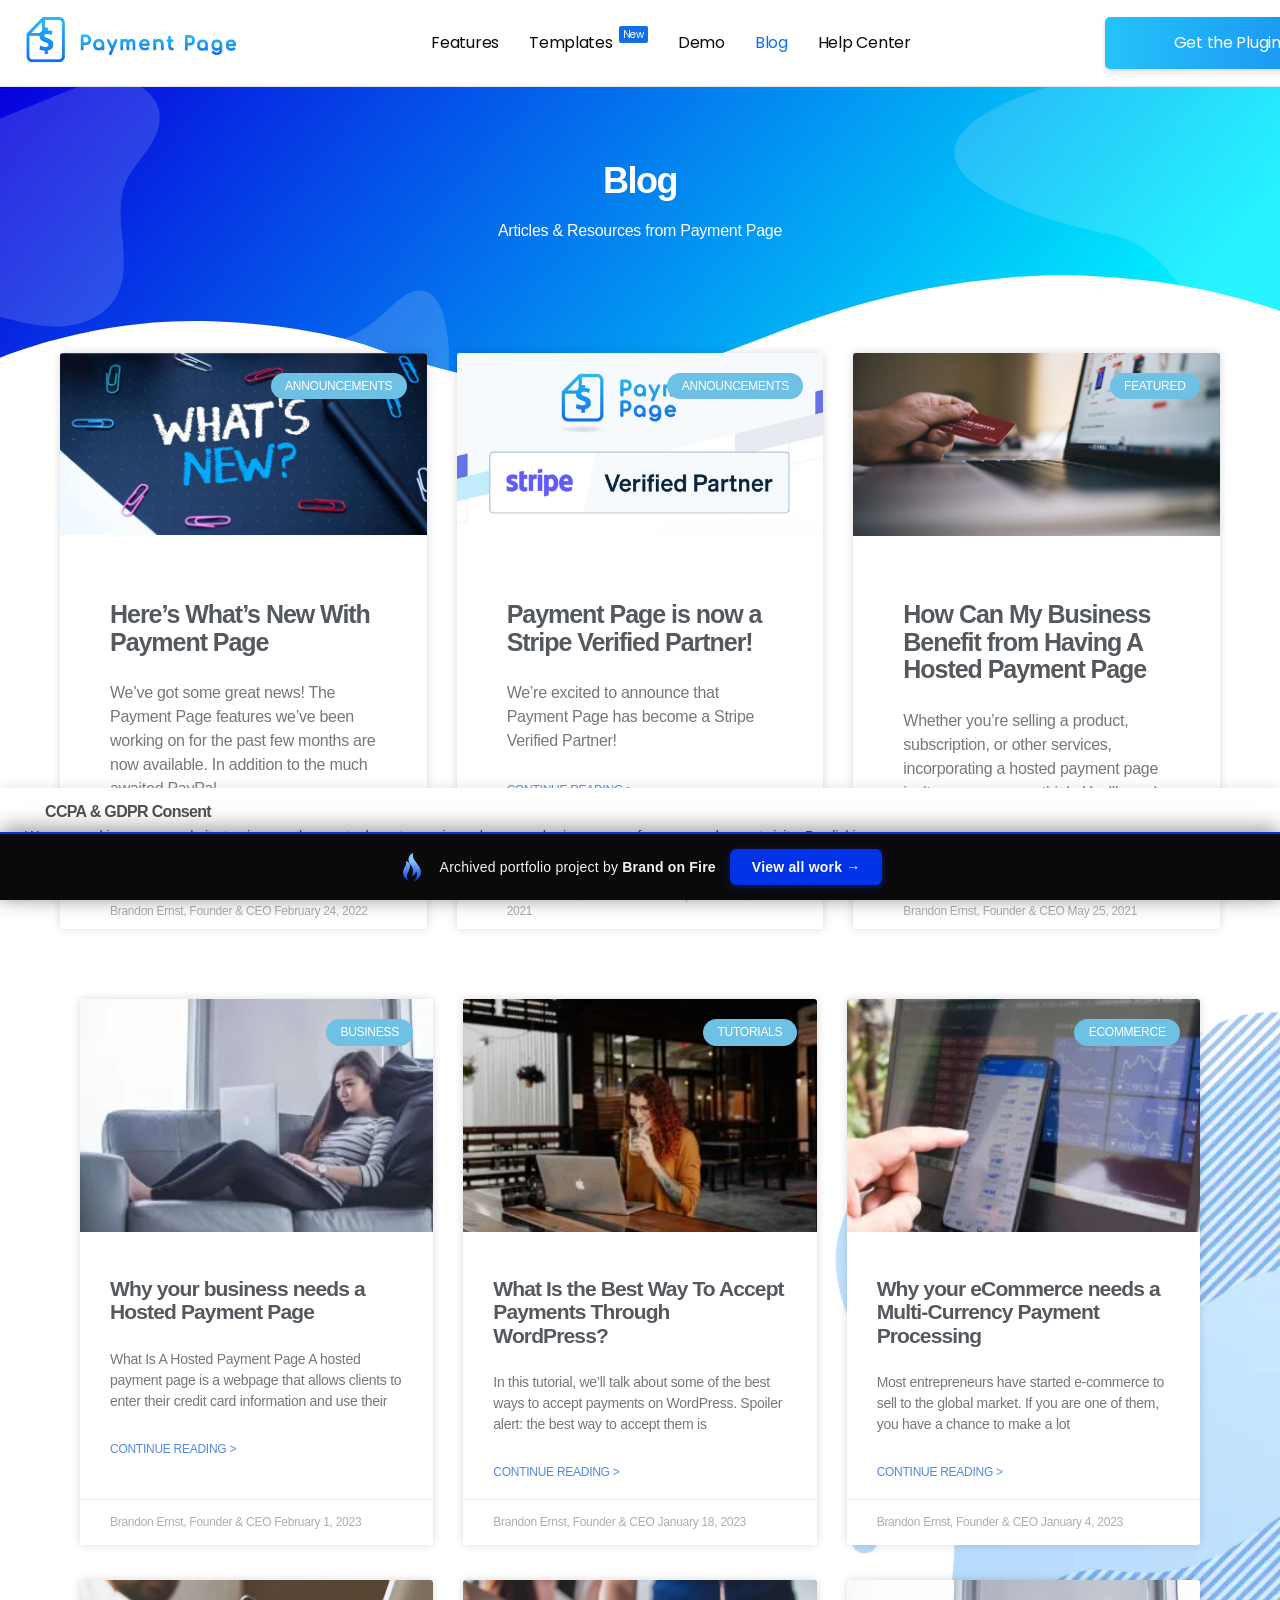
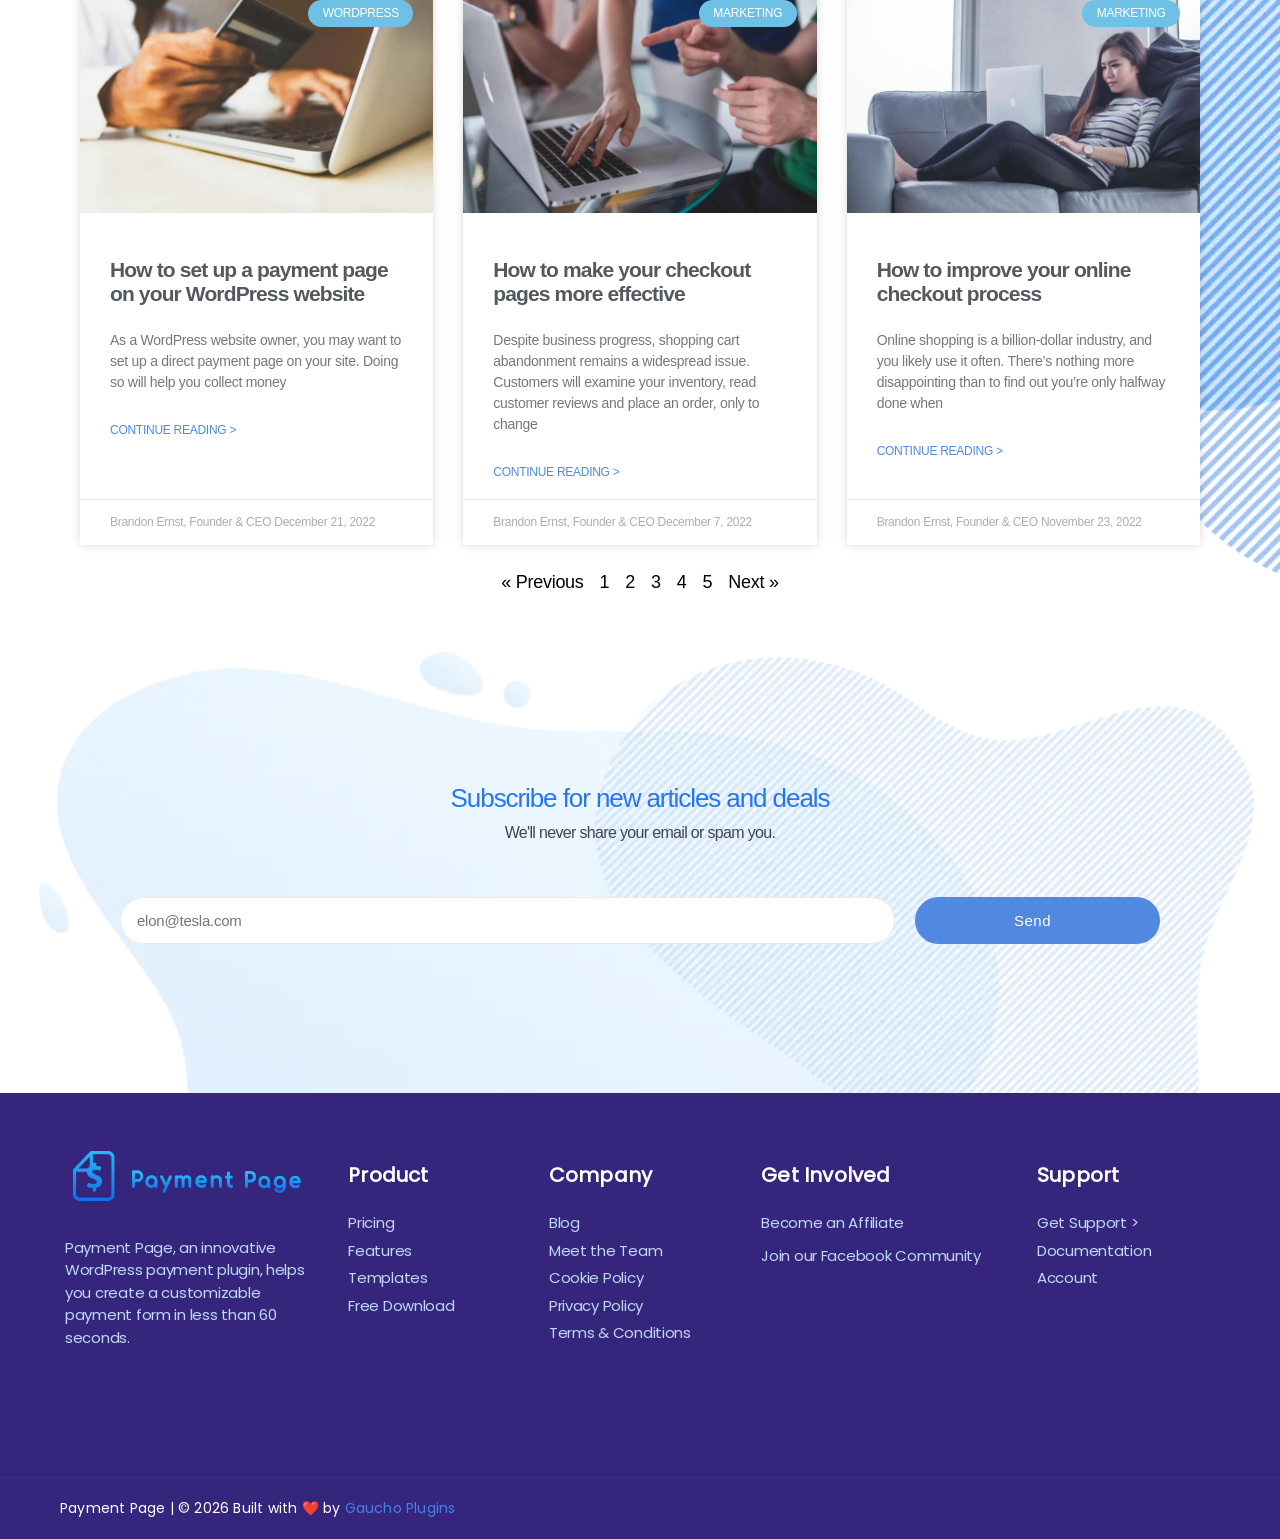
==== commit 36feba6b: "Portfolio bar: brandonfire.com theme — flame icon, electric-blue accent, taller, larger button" ====
--- a/blog/index.html
+++ b/blog/index.html
@@ -1,45 +1,45 @@
-<!doctype html><html lang="en-US" prefix="og: https://ogp.me/ns#" class="" data-bofp="0"><head><meta charset="UTF-8"><meta name="viewport" content="width=device-width, initial-scale=1.0, viewport-fit=cover"><title>Blog | Payment Page</title><meta name="description" content="Blog Subscribe for new articles and deals We'll never share your email or spam you."><meta name="robots" content="follow, index, max-snippet:-1, max-video-preview:-1, max-image-preview:large"><link rel="canonical" href="/blog/"><meta property="og:locale" content="en_US"><meta property="og:type" content="article"><meta property="og:title" content="Blog | Payment Page"><meta property="og:description" content="Blog Subscribe for new articles and deals We'll never share your email or spam you."><meta property="og:url" content="/blog/"><meta property="og:site_name" content="Payment Page"><meta property="og:updated_time" content="2022-02-26T04:48:35-08:00"><meta name="twitter:card" content="summary_large_image"><meta name="twitter:title" content="Blog | Payment Page"><meta name="twitter:description" content="Blog Subscribe for new articles and deals We'll never share your email or spam you."><meta name="twitter:label1" content="Time to read"><meta name="twitter:data1" content="Less than a minute"><link rel="alternate" type="application/rss+xml" title="Payment Page » Feed" href="/feed/"><link rel="https://api.w.org/" href="/wp-json/"><link rel="alternate" title="JSON" type="application/json" href="/wp-json/wp/v2/pages/396"><meta name="generator" content="Elementor 4.1.1; features: additional_custom_breakpoints; settings: css_print_method-internal, google_font-enabled, font_display-auto"><link rel="icon" href="/wp-content/uploads/2020/05/cropped-PP_fav-1-32x32.png" sizes="32x32"><link rel="icon" href="/wp-content/uploads/2020/05/cropped-PP_fav-1-192x192.png" sizes="192x192"><link rel="apple-touch-icon" href="/wp-content/uploads/2020/05/cropped-PP_fav-1-180x180.png"><meta name="msapplication-TileImage" content="/wp-content/uploads/2020/05/cropped-PP_fav-1-270x270.png"><meta name="generator" content="WP Rocket 3.20.2" data-wpr-features="wpr_minify_js wpr_lazyload_images wpr_lazyload_iframes wpr_preconnect_external_domains wpr_oci wpr_minify_css wpr_preload_links wpr_desktop"><link rel="stylesheet" href="../style.css"><style>[data-bofp="1"]{background-color:rgb(255, 255, 255)!important;color:rgb(2, 2, 2)!important}[data-bofp="2"]{background-color:rgb(255, 255, 255)!important;color:rgb(2, 2, 2)!important}[data-bofp="3"]{background-color:rgb(255, 255, 255)!important;color:rgb(2, 2, 2)!important}[data-bofp="4"]{background-color:rgb(54, 37, 125)!important;color:rgb(2, 2, 2)!important}[data-bofp="5"]{background-color:rgb(54, 37, 125)!important;color:rgb(2, 2, 2)!important}[data-bofp="6"]{background-color:rgb(255, 255, 255)!important;color:rgb(81, 81, 81)!important}</style><meta name="robots" content="noindex, nofollow"><style id="bof-noform">form,form *,fieldset,fieldset *,input,textarea,select,label.fusion-form-label,.wpcf7,.wpcf7 *,.fusion-form,.fusion-form *,.fusion-contact-form,.fusion-contact-form *,.elementor-form,.elementor-form *,.gform_wrapper,.gform_wrapper *,[class*="contact-form"],[class*="contact-form"] *,[id*="contact-form"],[id*="contact-form"] *{pointer-events:none!important;cursor:default!important;-webkit-user-select:none!important;user-select:none!important}</style></head><body data-rsssl="1" class="wp-singular page-template page-template-elementor_header_footer page page-id-396 custom-background wp-custom-logo wp-embed-responsive wp-theme-twentytwenty mega-menu-primary mega-menu-expanded singular enable-search-modal missing-post-thumbnail has-no-pagination not-showing-comments show-avatars elementor_header_footer footer-top-visible reduced-spacing elementor-default elementor-template-full-width elementor-kit-7 elementor-page elementor-page-396 e--ua-blink e--ua-mac e--ua-webkit" data-elementor-device-mode="desktop" data-bofp="1"><a class="skip-link screen-reader-text" href="#site-content">Skip to the content</a>		<header data-elementor-type="header" data-elementor-id="1223" class="elementor elementor-1223 elementor-location-header" data-elementor-post-type="elementor_library"><section class="elementor-section elementor-top-section elementor-element elementor-element-026d8f6 elementor-section-full_width elementor-section-content-middle elementor-section-height-default elementor-section-height-default elementor-sticky elementor-sticky--effects elementor-sticky--active elementor-section--handles-inside" data-id="026d8f6" data-element_type="section" data-e-type="section" data-settings="{&quot;sticky&quot;:&quot;top&quot;,&quot;sticky_offset_mobile&quot;:0,&quot;background_background&quot;:&quot;classic&quot;,&quot;sticky_on&quot;:[&quot;desktop&quot;,&quot;tablet&quot;,&quot;mobile&quot;],&quot;sticky_offset&quot;:0,&quot;sticky_effects_offset&quot;:0,&quot;sticky_anchor_link_offset&quot;:0}" style="position: fixed; width: 1366px; margin-top: 0px; margin-bottom: 0px; top: 0px;" data-bofp="2"><div class="elementor-container elementor-column-gap-no"><div class="elementor-column elementor-col-33 elementor-top-column elementor-element elementor-element-97bc20b" data-id="97bc20b" data-element_type="column" data-e-type="column"><div class="elementor-widget-wrap elementor-element-populated"><div class="elementor-element elementor-element-d6634a5 elementor-hidden-tablet elementor-hidden-mobile elementor-widget elementor-widget-theme-site-logo elementor-widget-image" data-id="d6634a5" data-element_type="widget" data-e-type="widget" data-widget_type="theme-site-logo.default"><div class="elementor-widget-container"><a href="../index.html"><img fetchpriority="high" width="425" height="127" src="../_a/60b8e5782704.webp" class="attachment-full size-full wp-image-1227" alt="Payment Page Logo" decoding="sync">				</a></div></div><section class="elementor-section elementor-inner-section elementor-element elementor-element-ea21c67 elementor-section-content-middle elementor-hidden-desktop elementor-section-boxed elementor-section-height-default elementor-section-height-default" data-id="ea21c67" data-element_type="section" data-e-type="section"><div class="elementor-container elementor-column-gap-default"><div class="elementor-column elementor-col-50 elementor-inner-column elementor-element elementor-element-7f04a51" data-id="7f04a51" data-element_type="column" data-e-type="column"><div class="elementor-widget-wrap elementor-element-populated"><div class="elementor-element elementor-element-5f401c7 elementor-widget elementor-widget-theme-site-logo elementor-widget-image" data-id="5f401c7" data-element_type="widget" data-e-type="widget" data-widget_type="theme-site-logo.default"><div class="elementor-widget-container"><a href="../index.html"><img fetchpriority="high" width="425" height="127" src="../_a/60b8e5782704.webp" class="attachment-full size-full wp-image-1227" alt="Payment Page Logo" decoding="sync">				</a></div></div></div></div><div class="elementor-column elementor-col-50 elementor-inner-column elementor-element elementor-element-3806515" data-id="3806515" data-element_type="column" data-e-type="column"><div class="elementor-widget-wrap elementor-element-populated"><div class="elementor-element elementor-element-ff481a4 elementor-nav-menu__align-justify elementor-nav-menu--stretch elementor-nav-menu__text-align-center elementor-nav-menu--dropdown-tablet elementor-nav-menu--toggle elementor-nav-menu--burger elementor-widget elementor-widget-nav-menu" data-id="ff481a4" data-element_type="widget" data-e-type="widget" data-settings="{&quot;full_width&quot;:&quot;stretch&quot;,&quot;layout&quot;:&quot;horizontal&quot;,&quot;submenu_icon&quot;:{&quot;value&quot;:&quot;&lt;i class=\&quot;fas fa-caret-down\&quot; aria-hidden=\&quot;true\&quot;&gt;&lt;\/i&gt;&quot;,&quot;library&quot;:&quot;fa-solid&quot;},&quot;toggle&quot;:&quot;burger&quot;}" data-widget_type="nav-menu.default"><div class="elementor-widget-container"><nav aria-label="Menu" class="elementor-nav-menu--main elementor-nav-menu__container elementor-nav-menu--layout-horizontal e--pointer-none"><ul id="menu-1-ff481a4" class="elementor-nav-menu" data-smartmenus-id="17822874404226843"><li class="menu-item menu-item-type-post_type menu-item-object-page menu-item-10734"><a href="../features/index.html" class="elementor-item">Features</a></li><li class="menu-item menu-item-type-post_type menu-item-object-page menu-item-1035"><a href="../templates/index.html" class="elementor-item">Templates</a></li><li class="menu-item menu-item-type-post_type menu-item-object-page menu-item-4497"><a href="../demo/index.html" class="elementor-item">Demo</a></li><li class="menu-item menu-item-type-post_type menu-item-object-page current-menu-item page_item page-item-396 current_page_item menu-item-10738"><a href="../blog/index.html" aria-current="page" class="elementor-item elementor-item-active">Blog</a></li><li class="menu-item menu-item-type-post_type menu-item-object-page menu-item-has-children menu-item-5776"><a href="../support/index.html" class="elementor-item has-submenu" id="sm-17822874404226843-1" aria-haspopup="true" aria-controls="sm-17822874404226843-2" aria-expanded="false">Help Center<span class="sub-arrow"><i class="fas fa-caret-down" aria-hidden="true"></i></span></a><ul class="sub-menu elementor-nav-menu--dropdown" id="sm-17822874404226843-2" role="group" aria-hidden="true" aria-labelledby="sm-17822874404226843-1" aria-expanded="false"><li class="menu-item menu-item-type-post_type menu-item-object-page menu-item-6088"><a href="../support/index.html" class="elementor-sub-item">Pre-Sale Questions</a></li><li class="menu-item menu-item-type-custom menu-item-object-custom menu-item-6083"><a href="https://www.youtube.com/channel/UCKhMQyEO39ZNmP4F4ZxWyOQ" class="elementor-sub-item">Videos</a></li><li class="menu-item menu-item-type-post_type menu-item-object-page menu-item-11232"><a href="../faqs/index.html" class="elementor-sub-item">FAQs</a></li><li class="menu-item menu-item-type-custom menu-item-object-custom menu-item-6087"><a href="https://www.facebook.com/groups/paymentpage" class="elementor-sub-item">Facebook Community</a></li><li class="menu-item menu-item-type-custom menu-item-object-custom menu-item-6082"><a target="_blank" href="https://docs.paymentpageplugin.com/" class="elementor-sub-item">Documentation</a></li></ul></li><li class="menu-item menu-item-type-post_type menu-item-object-page menu-item-8117"><a href="../pricing/index.html" class="elementor-item">Get the Plugin</a></li></ul>			</nav><div class="elementor-menu-toggle" role="button" tabindex="0" aria-label="Menu Toggle" aria-expanded="false" style=""><i aria-hidden="true" role="presentation" class="elementor-menu-toggle__icon--open eicon-menu-bar"></i><i aria-hidden="true" role="presentation" class="elementor-menu-toggle__icon--close eicon-close"></i>		</div><nav class="elementor-nav-menu--dropdown elementor-nav-menu__container" aria-hidden="true" style="top: 0px; --menu-height: 0; width: 1366px; left: 0px;"><ul id="menu-2-ff481a4" class="elementor-nav-menu" data-smartmenus-id="17822874404248345"><li class="menu-item menu-item-type-post_type menu-item-object-page menu-item-10734"><a href="../features/index.html" class="elementor-item" tabindex="-1">Features</a></li><li class="menu-item menu-item-type-post_type menu-item-object-page menu-item-1035"><a href="../templates/index.html" class="elementor-item" tabindex="-1">Templates</a></li><li class="menu-item menu-item-type-post_type menu-item-object-page menu-item-4497"><a href="../demo/index.html" class="elementor-item" tabindex="-1">Demo</a></li><li class="menu-item menu-item-type-post_type menu-item-object-page current-menu-item page_item page-item-396 current_page_item menu-item-10738"><a href="../blog/index.html" aria-current="page" class="elementor-item elementor-item-active" tabindex="-1">Blog</a></li><li class="menu-item menu-item-type-post_type menu-item-object-page menu-item-has-children menu-item-5776"><a href="../support/index.html" class="elementor-item has-submenu" tabindex="-1" id="sm-17822874404248345-1" aria-haspopup="true" aria-controls="sm-17822874404248345-2" aria-expanded="false">Help Center<span class="sub-arrow"><i class="fas fa-caret-down" aria-hidden="true"></i></span></a><ul class="sub-menu elementor-nav-menu--dropdown" id="sm-17822874404248345-2" role="group" aria-hidden="true" aria-labelledby="sm-17822874404248345-1" aria-expanded="false"><li class="menu-item menu-item-type-post_type menu-item-object-page menu-item-6088"><a href="../support/index.html" class="elementor-sub-item" tabindex="-1">Pre-Sale Questions</a></li><li class="menu-item menu-item-type-custom menu-item-object-custom menu-item-6083"><a href="https://www.youtube.com/channel/UCKhMQyEO39ZNmP4F4ZxWyOQ" class="elementor-sub-item" tabindex="-1">Videos</a></li><li class="menu-item menu-item-type-post_type menu-item-object-page menu-item-11232"><a href="../faqs/index.html" class="elementor-sub-item" tabindex="-1">FAQs</a></li><li class="menu-item menu-item-type-custom menu-item-object-custom menu-item-6087"><a href="https://www.facebook.com/groups/paymentpage" class="elementor-sub-item" tabindex="-1">Facebook Community</a></li><li class="menu-item menu-item-type-custom menu-item-object-custom menu-item-6082"><a target="_blank" href="https://docs.paymentpageplugin.com/" class="elementor-sub-item" tabindex="-1">Documentation</a></li></ul></li><li class="menu-item menu-item-type-post_type menu-item-object-page menu-item-8117"><a href="../pricing/index.html" class="elementor-item" tabindex="-1">Get the Plugin</a></li></ul>			</nav></div></div></div></div></div></section></div></div><div class="elementor-column elementor-col-33 elementor-top-column elementor-element elementor-element-6b8be8e elementor-hidden-tablet elementor-hidden-mobile" data-id="6b8be8e" data-element_type="column" data-e-type="column"><div class="elementor-widget-wrap elementor-element-populated"><div class="elementor-element elementor-element-35cfc25e elementor-hidden-tablet elementor-hidden-mobile elementor-widget elementor-widget-wp-widget-maxmegamenu" data-id="35cfc25e" data-element_type="widget" data-e-type="widget" data-widget_type="wp-widget-maxmegamenu.default"><div class="elementor-widget-container"><div id="mega-menu-wrap-primary" class="mega-menu-wrap"><div class="mega-menu-toggle"><div class="mega-toggle-blocks-left"></div><div class="mega-toggle-blocks-center"></div><div class="mega-toggle-blocks-right"><div class="mega-toggle-block mega-menu-toggle-animated-block mega-toggle-block-0" id="mega-toggle-block-0"><button aria-controls="mega-menu-primary" aria-expanded="false" aria-haspopup="true" aria-label="Toggle Menu" class="mega-toggle-animated mega-toggle-animated-slider" type="button"><span class="mega-toggle-animated-box"><span class="mega-toggle-animated-inner"></span></span></button></div></div></div><ul id="mega-menu-primary" class="mega-menu max-mega-menu mega-menu-horizontal" data-event="hover_intent" data-effect="fade_up" data-effect-speed="200" data-effect-mobile="disabled" data-effect-speed-mobile="0" data-panel-inner-width="300px" data-mobile-force-width="false" data-second-click="go" data-document-click="collapse" data-vertical-behaviour="standard" data-breakpoint="768" data-unbind="true" data-mobile-state="collapse_all" data-mobile-direction="vertical" data-overlay-desktop="false" data-overlay-mobile="false"><li class="mega-menu-item mega-menu-item-type-post_type mega-menu-item-object-page mega-menu-item-10734" id="mega-menu-item-10734"><a class="mega-menu-link" href="../features/index.html">Features</a></li><li class="mega-menu-item mega-menu-item-type-post_type mega-menu-item-object-page mega-2-columns mega-sub-columns mega-menu-item-1035" style="--columns:2" id="mega-menu-item-1035"><a class="mega-menu-link" href="../templates/index.html">Templates<span class="mega-menu-badge mega-menu-badge-style-one">New</span></a></li><li class="mega-menu-item mega-menu-item-type-post_type mega-menu-item-object-page mega-menu-item-4497" id="mega-menu-item-4497"><a class="mega-menu-link" href="../demo/index.html">Demo</a></li><li class="mega-menu-item mega-menu-item-type-post_type mega-menu-item-object-page mega-current-menu-item mega-page_item mega-page-item-396 mega-current_page_item mega-menu-item-10738" id="mega-menu-item-10738"><a class="mega-menu-link" href="../blog/index.html" aria-current="page">Blog</a></li><li class="mega-menu-item mega-menu-item-type-post_type mega-menu-item-object-page mega-menu-item-has-children mega-menu-megamenu mega-menu-grid mega-align-bottom-left mega-menu-item-5776" id="mega-menu-item-5776"><a class="mega-menu-link" href="../support/index.html" aria-expanded="false" aria-controls="mega-sub-menu-5776">Help Center<span class="mega-indicator" aria-hidden="true"></span></a><ul class="mega-sub-menu" role="presentation" id="mega-sub-menu-5776"><li class="mega-menu-row" id="mega-menu-5776-0"><ul class="mega-sub-menu" style="--columns:1" role="presentation"><li class="mega-menu-column mega-menu-columns-1-of-1" style="--columns:1; --span:1" id="mega-menu-5776-0-0"><ul class="mega-sub-menu"><li class="mega-menu-item mega-menu-item-type-post_type mega-menu-item-object-page mega-has-icon mega-icon-left mega-menu-item-6088" id="mega-menu-item-6088"><a class="fa-comments-o mega-menu-link" href="../support/index.html">Pre-Sale Questions</a></li><li class="mega-menu-item mega-menu-item-type-custom mega-menu-item-object-custom mega-has-icon mega-icon-left mega-menu-item-6082" id="mega-menu-item-6082"><a target="_blank" class="fa-book mega-menu-link" href="https://docs.paymentpageplugin.com/">Documentation</a></li><li class="mega-menu-item mega-menu-item-type-post_type mega-menu-item-object-page mega-has-icon mega-icon-left mega-menu-item-11232" id="mega-menu-item-11232"><a class="fa-question mega-menu-link" href="../faqs/index.html">FAQs</a></li><li class="mega-menu-item mega-menu-item-type-custom mega-menu-item-object-custom mega-has-icon mega-icon-left mega-menu-item-6083" id="mega-menu-item-6083"><a class="fas fa-video mega-menu-link" href="https://www.youtube.com/channel/UCKhMQyEO39ZNmP4F4ZxWyOQ">Videos</a></li><li class="mega-menu-item mega-menu-item-type-custom mega-menu-item-object-custom mega-has-icon mega-icon-left mega-menu-item-6087" id="mega-menu-item-6087"><a class="fab fa-facebook mega-menu-link" href="https://www.facebook.com/groups/paymentpage">Facebook Community</a></li>		</ul></li>	</ul></li></ul></li><li class="mega-menu-item mega-menu-item-type-post_type mega-menu-item-object-page mega-hide-on-desktop mega-menu-item-8117" id="mega-menu-item-8117"><a class="mega-menu-link" href="../pricing/index.html">Get the Plugin</a></li></ul></div>				</div></div></div></div><div class="elementor-column elementor-col-33 elementor-top-column elementor-element elementor-element-4d846db elementor-hidden-tablet elementor-hidden-mobile" data-id="4d846db" data-element_type="column" data-e-type="column"><div class="elementor-widget-wrap elementor-element-populated"><div class="elementor-element elementor-element-5d80e2f2 elementor-align-right elementor-widget elementor-widget-button" data-id="5d80e2f2" data-element_type="widget" data-e-type="widget" data-widget_type="button.default"><div class="elementor-widget-container"><div class="elementor-button-wrapper"><a class="elementor-button elementor-button-link elementor-size-md" href="../pricing/index.html"><span class="elementor-button-content-wrapper"><span class="elementor-button-icon"><i aria-hidden="true" class="fas fa-chevron-right"></i>			</span><span class="elementor-button-text">Get the Plugin </span></span></a></div></div></div></div></div></div></section><section class="elementor-section elementor-top-section elementor-element elementor-element-026d8f6 elementor-section-full_width elementor-section-content-middle elementor-section-height-default elementor-section-height-default elementor-sticky elementor-sticky--effects elementor-sticky__spacer" data-id="026d8f6" data-element_type="section" data-e-type="section" data-settings="{&quot;sticky&quot;:&quot;top&quot;,&quot;sticky_offset_mobile&quot;:0,&quot;background_background&quot;:&quot;classic&quot;,&quot;sticky_on&quot;:[&quot;desktop&quot;,&quot;tablet&quot;,&quot;mobile&quot;],&quot;sticky_offset&quot;:0,&quot;sticky_effects_offset&quot;:0,&quot;sticky_anchor_link_offset&quot;:0}" style="visibility: hidden; transition: none; animation: auto ease 0s 1 normal none running none;" data-bofp="3"><div class="elementor-container elementor-column-gap-no"><div class="elementor-column elementor-col-33 elementor-top-column elementor-element elementor-element-97bc20b" data-id="97bc20b" data-element_type="column" data-e-type="column"><div class="elementor-widget-wrap elementor-element-populated"><div class="elementor-element elementor-element-d6634a5 elementor-hidden-tablet elementor-hidden-mobile elementor-widget elementor-widget-theme-site-logo elementor-widget-image" data-id="d6634a5" data-element_type="widget" data-e-type="widget" data-widget_type="theme-site-logo.default"><div class="elementor-widget-container"><a href="../index.html"><img fetchpriority="high" width="425" height="127" src="../_a/60b8e5782704.webp" class="attachment-full size-full wp-image-1227" alt="Payment Page Logo" decoding="sync">				</a></div></div><section class="elementor-section elementor-inner-section elementor-element elementor-element-ea21c67 elementor-section-content-middle elementor-hidden-desktop elementor-section-boxed elementor-section-height-default elementor-section-height-default" data-id="ea21c67" data-element_type="section" data-e-type="section"><div class="elementor-container elementor-column-gap-default"><div class="elementor-column elementor-col-50 elementor-inner-column elementor-element elementor-element-7f04a51" data-id="7f04a51" data-element_type="column" data-e-type="column"><div class="elementor-widget-wrap elementor-element-populated"><div class="elementor-element elementor-element-5f401c7 elementor-widget elementor-widget-theme-site-logo elementor-widget-image" data-id="5f401c7" data-element_type="widget" data-e-type="widget" data-widget_type="theme-site-logo.default"><div class="elementor-widget-container"><a href="../index.html"><img fetchpriority="high" width="425" height="127" src="../_a/60b8e5782704.webp" class="attachment-full size-full wp-image-1227" alt="Payment Page Logo" decoding="sync">				</a></div></div></div></div><div class="elementor-column elementor-col-50 elementor-inner-column elementor-element elementor-element-3806515" data-id="3806515" data-element_type="column" data-e-type="column"><div class="elementor-widget-wrap elementor-element-populated"><div class="elementor-element elementor-element-ff481a4 elementor-nav-menu__align-justify elementor-nav-menu--stretch elementor-nav-menu__text-align-center elementor-nav-menu--dropdown-tablet elementor-nav-menu--toggle elementor-nav-menu--burger elementor-widget elementor-widget-nav-menu" data-id="ff481a4" data-element_type="widget" data-e-type="widget" data-settings="{&quot;full_width&quot;:&quot;stretch&quot;,&quot;layout&quot;:&quot;horizontal&quot;,&quot;submenu_icon&quot;:{&quot;value&quot;:&quot;&lt;i class=\&quot;fas fa-caret-down\&quot; aria-hidden=\&quot;true\&quot;&gt;&lt;\/i&gt;&quot;,&quot;library&quot;:&quot;fa-solid&quot;},&quot;toggle&quot;:&quot;burger&quot;}" data-widget_type="nav-menu.default"><div class="elementor-widget-container"><nav aria-label="Menu" class="elementor-nav-menu--main elementor-nav-menu__container elementor-nav-menu--layout-horizontal e--pointer-none"><ul id="menu-1-ff481a4" class="elementor-nav-menu" data-smartmenus-id="17822874404226843"><li class="menu-item menu-item-type-post_type menu-item-object-page menu-item-10734"><a href="../features/index.html" class="elementor-item">Features</a></li><li class="menu-item menu-item-type-post_type menu-item-object-page menu-item-1035"><a href="../templates/index.html" class="elementor-item">Templates</a></li><li class="menu-item menu-item-type-post_type menu-item-object-page menu-item-4497"><a href="../demo/index.html" class="elementor-item">Demo</a></li><li class="menu-item menu-item-type-post_type menu-item-object-page current-menu-item page_item page-item-396 current_page_item menu-item-10738"><a href="../blog/index.html" aria-current="page" class="elementor-item elementor-item-active">Blog</a></li><li class="menu-item menu-item-type-post_type menu-item-object-page menu-item-has-children menu-item-5776"><a href="../support/index.html" class="elementor-item has-submenu" id="sm-17822874404226843-1" aria-haspopup="true" aria-controls="sm-17822874404226843-2" aria-expanded="false">Help Center<span class="sub-arrow"><i class="fas fa-caret-down" aria-hidden="true"></i></span></a><ul class="sub-menu elementor-nav-menu--dropdown" id="sm-17822874404226843-2" role="group" aria-hidden="true" aria-labelledby="sm-17822874404226843-1" aria-expanded="false"><li class="menu-item menu-item-type-post_type menu-item-object-page menu-item-6088"><a href="../support/index.html" class="elementor-sub-item">Pre-Sale Questions</a></li><li class="menu-item menu-item-type-custom menu-item-object-custom menu-item-6083"><a href="https://www.youtube.com/channel/UCKhMQyEO39ZNmP4F4ZxWyOQ" class="elementor-sub-item">Videos</a></li><li class="menu-item menu-item-type-post_type menu-item-object-page menu-item-11232"><a href="../faqs/index.html" class="elementor-sub-item">FAQs</a></li><li class="menu-item menu-item-type-custom menu-item-object-custom menu-item-6087"><a href="https://www.facebook.com/groups/paymentpage" class="elementor-sub-item">Facebook Community</a></li><li class="menu-item menu-item-type-custom menu-item-object-custom menu-item-6082"><a target="_blank" href="https://docs.paymentpageplugin.com/" class="elementor-sub-item">Documentation</a></li></ul></li><li class="menu-item menu-item-type-post_type menu-item-object-page menu-item-8117"><a href="../pricing/index.html" class="elementor-item">Get the Plugin</a></li></ul>			</nav><div class="elementor-menu-toggle" role="button" tabindex="0" aria-label="Menu Toggle" aria-expanded="false" style=""><i aria-hidden="true" role="presentation" class="elementor-menu-toggle__icon--open eicon-menu-bar"></i><i aria-hidden="true" role="presentation" class="elementor-menu-toggle__icon--close eicon-close"></i>		</div><nav class="elementor-nav-menu--dropdown elementor-nav-menu__container" aria-hidden="true" style="width: 1366px; left: 0px; top: 0px; --menu-height: 0;"><ul id="menu-2-ff481a4" class="elementor-nav-menu" data-smartmenus-id="17822874404248345"><li class="menu-item menu-item-type-post_type menu-item-object-page menu-item-10734"><a href="../features/index.html" class="elementor-item" tabindex="-1">Features</a></li><li class="menu-item menu-item-type-post_type menu-item-object-page menu-item-1035"><a href="../templates/index.html" class="elementor-item" tabindex="-1">Templates</a></li><li class="menu-item menu-item-type-post_type menu-item-object-page menu-item-4497"><a href="../demo/index.html" class="elementor-item" tabindex="-1">Demo</a></li><li class="menu-item menu-item-type-post_type menu-item-object-page current-menu-item page_item page-item-396 current_page_item menu-item-10738"><a href="../blog/index.html" aria-current="page" class="elementor-item elementor-item-active" tabindex="-1">Blog</a></li><li class="menu-item menu-item-type-post_type menu-item-object-page menu-item-has-children menu-item-5776"><a href="../support/index.html" class="elementor-item has-submenu" tabindex="-1" id="sm-17822874404248345-1" aria-haspopup="true" aria-controls="sm-17822874404248345-2" aria-expanded="false">Help Center<span class="sub-arrow"><i class="fas fa-caret-down" aria-hidden="true"></i></span></a><ul class="sub-menu elementor-nav-menu--dropdown" id="sm-17822874404248345-2" role="group" aria-hidden="true" aria-labelledby="sm-17822874404248345-1" aria-expanded="false"><li class="menu-item menu-item-type-post_type menu-item-object-page menu-item-6088"><a href="../support/index.html" class="elementor-sub-item" tabindex="-1">Pre-Sale Questions</a></li><li class="menu-item menu-item-type-custom menu-item-object-custom menu-item-6083"><a href="https://www.youtube.com/channel/UCKhMQyEO39ZNmP4F4ZxWyOQ" class="elementor-sub-item" tabindex="-1">Videos</a></li><li class="menu-item menu-item-type-post_type menu-item-object-page menu-item-11232"><a href="../faqs/index.html" class="elementor-sub-item" tabindex="-1">FAQs</a></li><li class="menu-item menu-item-type-custom menu-item-object-custom menu-item-6087"><a href="https://www.facebook.com/groups/paymentpage" class="elementor-sub-item" tabindex="-1">Facebook Community</a></li><li class="menu-item menu-item-type-custom menu-item-object-custom menu-item-6082"><a target="_blank" href="https://docs.paymentpageplugin.com/" class="elementor-sub-item" tabindex="-1">Documentation</a></li></ul></li><li class="menu-item menu-item-type-post_type menu-item-object-page menu-item-8117"><a href="../pricing/index.html" class="elementor-item" tabindex="-1">Get the Plugin</a></li></ul>			</nav></div></div></div></div></div></section></div></div><div class="elementor-column elementor-col-33 elementor-top-column elementor-element elementor-element-6b8be8e elementor-hidden-tablet elementor-hidden-mobile" data-id="6b8be8e" data-element_type="column" data-e-type="column"><div class="elementor-widget-wrap elementor-element-populated"><div class="elementor-element elementor-element-35cfc25e elementor-hidden-tablet elementor-hidden-mobile elementor-widget elementor-widget-wp-widget-maxmegamenu" data-id="35cfc25e" data-element_type="widget" data-e-type="widget" data-widget_type="wp-widget-maxmegamenu.default"><div class="elementor-widget-container"><div id="mega-menu-wrap-primary" class="mega-menu-wrap"><div class="mega-menu-toggle"><div class="mega-toggle-blocks-left"></div><div class="mega-toggle-blocks-center"></div><div class="mega-toggle-blocks-right"><div class="mega-toggle-block mega-menu-toggle-animated-block mega-toggle-block-0" id="mega-toggle-block-0"><button aria-controls="mega-menu-primary" aria-expanded="false" aria-haspopup="true" aria-label="Toggle Menu" class="mega-toggle-animated mega-toggle-animated-slider" type="button"><span class="mega-toggle-animated-box"><span class="mega-toggle-animated-inner"></span></span></button></div></div></div><ul id="mega-menu-primary" class="mega-menu max-mega-menu mega-menu-horizontal" data-event="hover_intent" data-effect="fade_up" data-effect-speed="200" data-effect-mobile="disabled" data-effect-speed-mobile="0" data-panel-inner-width="300px" data-mobile-force-width="false" data-second-click="go" data-document-click="collapse" data-vertical-behaviour="standard" data-breakpoint="768" data-unbind="true" data-mobile-state="collapse_all" data-mobile-direction="vertical" data-overlay-desktop="false" data-overlay-mobile="false"><li class="mega-menu-item mega-menu-item-type-post_type mega-menu-item-object-page mega-menu-item-10734" id="mega-menu-item-10734"><a class="mega-menu-link" href="../features/index.html">Features</a></li><li class="mega-menu-item mega-menu-item-type-post_type mega-menu-item-object-page mega-2-columns mega-sub-columns mega-menu-item-1035" style="--columns:2" id="mega-menu-item-1035"><a class="mega-menu-link" href="../templates/index.html">Templates<span class="mega-menu-badge mega-menu-badge-style-one">New</span></a></li><li class="mega-menu-item mega-menu-item-type-post_type mega-menu-item-object-page mega-menu-item-4497" id="mega-menu-item-4497"><a class="mega-menu-link" href="../demo/index.html">Demo</a></li><li class="mega-menu-item mega-menu-item-type-post_type mega-menu-item-object-page mega-current-menu-item mega-page_item mega-page-item-396 mega-current_page_item mega-menu-item-10738" id="mega-menu-item-10738"><a class="mega-menu-link" href="../blog/index.html" aria-current="page">Blog</a></li><li class="mega-menu-item mega-menu-item-type-post_type mega-menu-item-object-page mega-menu-item-has-children mega-menu-megamenu mega-menu-grid mega-align-bottom-left mega-menu-item-5776" id="mega-menu-item-5776"><a class="mega-menu-link" href="../support/index.html" aria-expanded="false" aria-controls="mega-sub-menu-5776">Help Center<span class="mega-indicator" aria-hidden="true"></span></a><ul class="mega-sub-menu" role="presentation" id="mega-sub-menu-5776"><li class="mega-menu-row" id="mega-menu-5776-0"><ul class="mega-sub-menu" style="--columns:1" role="presentation"><li class="mega-menu-column mega-menu-columns-1-of-1" style="--columns:1; --span:1" id="mega-menu-5776-0-0"><ul class="mega-sub-menu"><li class="mega-menu-item mega-menu-item-type-post_type mega-menu-item-object-page mega-has-icon mega-icon-left mega-menu-item-6088" id="mega-menu-item-6088"><a class="fa-comments-o mega-menu-link" href="../support/index.html">Pre-Sale Questions</a></li><li class="mega-menu-item mega-menu-item-type-custom mega-menu-item-object-custom mega-has-icon mega-icon-left mega-menu-item-6082" id="mega-menu-item-6082"><a target="_blank" class="fa-book mega-menu-link" href="https://docs.paymentpageplugin.com/">Documentation</a></li><li class="mega-menu-item mega-menu-item-type-post_type mega-menu-item-object-page mega-has-icon mega-icon-left mega-menu-item-11232" id="mega-menu-item-11232"><a class="fa-question mega-menu-link" href="../faqs/index.html">FAQs</a></li><li class="mega-menu-item mega-menu-item-type-custom mega-menu-item-object-custom mega-has-icon mega-icon-left mega-menu-item-6083" id="mega-menu-item-6083"><a class="fas fa-video mega-menu-link" href="https://www.youtube.com/channel/UCKhMQyEO39ZNmP4F4ZxWyOQ">Videos</a></li><li class="mega-menu-item mega-menu-item-type-custom mega-menu-item-object-custom mega-has-icon mega-icon-left mega-menu-item-6087" id="mega-menu-item-6087"><a class="fab fa-facebook mega-menu-link" href="https://www.facebook.com/groups/paymentpage">Facebook Community</a></li>		</ul></li>	</ul></li></ul></li><li class="mega-menu-item mega-menu-item-type-post_type mega-menu-item-object-page mega-hide-on-desktop mega-menu-item-8117" id="mega-menu-item-8117"><a class="mega-menu-link" href="../pricing/index.html">Get the Plugin</a></li></ul></div>				</div></div></div></div><div class="elementor-column elementor-col-33 elementor-top-column elementor-element elementor-element-4d846db elementor-hidden-tablet elementor-hidden-mobile" data-id="4d846db" data-element_type="column" data-e-type="column"><div class="elementor-widget-wrap elementor-element-populated"><div class="elementor-element elementor-element-5d80e2f2 elementor-align-right elementor-widget elementor-widget-button" data-id="5d80e2f2" data-element_type="widget" data-e-type="widget" data-widget_type="button.default"><div class="elementor-widget-container"><div class="elementor-button-wrapper"><a class="elementor-button elementor-button-link elementor-size-md" href="../pricing/index.html"><span class="elementor-button-content-wrapper"><span class="elementor-button-icon"><i aria-hidden="true" class="fas fa-chevron-right"></i>			</span><span class="elementor-button-text">Get the Plugin </span></span></a></div></div></div></div></div></div></section></header><div data-elementor-type="wp-page" data-elementor-id="396" class="elementor elementor-396" data-elementor-post-type="page"><section class="elementor-section elementor-top-section elementor-element elementor-element-3432841 elementor-section-height-min-height elementor-section-items-top elementor-section-boxed elementor-section-height-default" data-id="3432841" data-element_type="section" data-e-type="section" data-settings="{&quot;background_background&quot;:&quot;gradient&quot;,&quot;shape_divider_bottom&quot;:&quot;waves&quot;}"><div class="elementor-background-overlay"></div><div class="elementor-shape elementor-shape-bottom" aria-hidden="true" data-negative="false"><svg xmlns="http://www.w3.org/2000/svg" viewBox="0 0 1000 100" preserveAspectRatio="none"><path class="elementor-shape-fill" d="M421.9,6.5c22.6-2.5,51.5,0.4,75.5,5.3c23.6,4.9,70.9,23.5,100.5,35.7c75.8,32.2,133.7,44.5,192.6,49.7
+<!doctype html><html lang="en-US" prefix="og: https://ogp.me/ns#" class="" data-bofp="0"><head><meta charset="UTF-8"><meta name="viewport" content="width=device-width, initial-scale=1.0, viewport-fit=cover"><title>Blog | Payment Page</title><meta name="description" content="Blog Subscribe for new articles and deals We'll never share your email or spam you."><meta name="robots" content="follow, index, max-snippet:-1, max-video-preview:-1, max-image-preview:large"><link rel="canonical" href="/blog/"><meta property="og:locale" content="en_US"><meta property="og:type" content="article"><meta property="og:title" content="Blog | Payment Page"><meta property="og:description" content="Blog Subscribe for new articles and deals We'll never share your email or spam you."><meta property="og:url" content="/blog/"><meta property="og:site_name" content="Payment Page"><meta property="og:updated_time" content="2022-02-26T04:48:35-08:00"><meta name="twitter:card" content="summary_large_image"><meta name="twitter:title" content="Blog | Payment Page"><meta name="twitter:description" content="Blog Subscribe for new articles and deals We'll never share your email or spam you."><meta name="twitter:label1" content="Time to read"><meta name="twitter:data1" content="Less than a minute"><link rel="alternate" type="application/rss+xml" title="Payment Page » Feed" href="/feed/"><link rel="https://api.w.org/" href="/wp-json/"><link rel="alternate" title="JSON" type="application/json" href="/wp-json/wp/v2/pages/396"><meta name="generator" content="Elementor 4.1.1; features: additional_custom_breakpoints; settings: css_print_method-internal, google_font-enabled, font_display-auto"><link rel="icon" href="/wp-content/uploads/2020/05/cropped-PP_fav-1-32x32.png" sizes="32x32"><link rel="icon" href="/wp-content/uploads/2020/05/cropped-PP_fav-1-192x192.png" sizes="192x192"><link rel="apple-touch-icon" href="/wp-content/uploads/2020/05/cropped-PP_fav-1-180x180.png"><meta name="msapplication-TileImage" content="/wp-content/uploads/2020/05/cropped-PP_fav-1-270x270.png"><meta name="generator" content="WP Rocket 3.20.2" data-wpr-features="wpr_minify_js wpr_lazyload_images wpr_lazyload_iframes wpr_preconnect_external_domains wpr_oci wpr_minify_css wpr_preload_links wpr_desktop"><link rel="stylesheet" href="../style.css"><style>[data-bofp="1"]{background-color:rgb(255, 255, 255)!important;color:rgb(2, 2, 2)!important}[data-bofp="2"]{background-color:rgb(255, 255, 255)!important;color:rgb(2, 2, 2)!important}[data-bofp="3"]{background-color:rgb(255, 255, 255)!important;color:rgb(2, 2, 2)!important}[data-bofp="4"]{background-color:rgb(54, 37, 125)!important;color:rgb(2, 2, 2)!important}[data-bofp="5"]{background-color:rgb(54, 37, 125)!important;color:rgb(2, 2, 2)!important}[data-bofp="6"]{background-color:rgb(255, 255, 255)!important;color:rgb(81, 81, 81)!important}</style><meta name="robots" content="noindex, nofollow"><style id="bof-noform">form,form *,fieldset,fieldset *,input,textarea,select,label.fusion-form-label,.wpcf7,.wpcf7 *,.fusion-form,.fusion-form *,.fusion-contact-form,.fusion-contact-form *,.elementor-form,.elementor-form *,.gform_wrapper,.gform_wrapper *,[class*="contact-form"],[class*="contact-form"] *,[id*="contact-form"],[id*="contact-form"] *{pointer-events:none!important;cursor:default!important;-webkit-user-select:none!important;user-select:none!important}</style></head><body data-rsssl="1" class="wp-singular page-template page-template-elementor_header_footer page page-id-396 custom-background wp-custom-logo wp-embed-responsive wp-theme-twentytwenty mega-menu-primary mega-menu-expanded singular enable-search-modal missing-post-thumbnail has-no-pagination not-showing-comments show-avatars elementor_header_footer footer-top-visible reduced-spacing elementor-default elementor-template-full-width elementor-kit-7 elementor-page elementor-page-396 e--ua-blink e--ua-mac e--ua-webkit" data-elementor-device-mode="desktop" data-bofp="1"><a class="skip-link screen-reader-text" href="#site-content">Skip to the content</a>		<header data-elementor-type="header" data-elementor-id="1223" class="elementor elementor-1223 elementor-location-header" data-elementor-post-type="elementor_library"><section class="elementor-section elementor-top-section elementor-element elementor-element-026d8f6 elementor-section-full_width elementor-section-content-middle elementor-section-height-default elementor-section-height-default elementor-sticky elementor-sticky--effects elementor-sticky--active elementor-section--handles-inside" data-id="026d8f6" data-element_type="section" data-e-type="section" data-settings="{&quot;sticky&quot;:&quot;top&quot;,&quot;sticky_offset_mobile&quot;:0,&quot;background_background&quot;:&quot;classic&quot;,&quot;sticky_on&quot;:[&quot;desktop&quot;,&quot;tablet&quot;,&quot;mobile&quot;],&quot;sticky_offset&quot;:0,&quot;sticky_effects_offset&quot;:0,&quot;sticky_anchor_link_offset&quot;:0}" style="position: fixed; width: 1366px; margin-top: 0px; margin-bottom: 0px; top: 0px;" data-bofp="2"><div class="elementor-container elementor-column-gap-no"><div class="elementor-column elementor-col-33 elementor-top-column elementor-element elementor-element-97bc20b" data-id="97bc20b" data-element_type="column" data-e-type="column"><div class="elementor-widget-wrap elementor-element-populated"><div class="elementor-element elementor-element-d6634a5 elementor-hidden-tablet elementor-hidden-mobile elementor-widget elementor-widget-theme-site-logo elementor-widget-image" data-id="d6634a5" data-element_type="widget" data-e-type="widget" data-widget_type="theme-site-logo.default"><div class="elementor-widget-container"><a href="../index.html"><img fetchpriority="high" width="425" height="127" src="../_a/60b8e5782704.webp" class="attachment-full size-full wp-image-1227" alt="Payment Page Logo" decoding="sync">				</a></div></div><section class="elementor-section elementor-inner-section elementor-element elementor-element-ea21c67 elementor-section-content-middle elementor-hidden-desktop elementor-section-boxed elementor-section-height-default elementor-section-height-default" data-id="ea21c67" data-element_type="section" data-e-type="section"><div class="elementor-container elementor-column-gap-default"><div class="elementor-column elementor-col-50 elementor-inner-column elementor-element elementor-element-7f04a51" data-id="7f04a51" data-element_type="column" data-e-type="column"><div class="elementor-widget-wrap elementor-element-populated"><div class="elementor-element elementor-element-5f401c7 elementor-widget elementor-widget-theme-site-logo elementor-widget-image" data-id="5f401c7" data-element_type="widget" data-e-type="widget" data-widget_type="theme-site-logo.default"><div class="elementor-widget-container"><a href="../index.html"><img fetchpriority="high" width="425" height="127" src="../_a/60b8e5782704.webp" class="attachment-full size-full wp-image-1227" alt="Payment Page Logo" decoding="sync">				</a></div></div></div></div><div class="elementor-column elementor-col-50 elementor-inner-column elementor-element elementor-element-3806515" data-id="3806515" data-element_type="column" data-e-type="column"><div class="elementor-widget-wrap elementor-element-populated"><div class="elementor-element elementor-element-ff481a4 elementor-nav-menu__align-justify elementor-nav-menu--stretch elementor-nav-menu__text-align-center elementor-nav-menu--dropdown-tablet elementor-nav-menu--toggle elementor-nav-menu--burger elementor-widget elementor-widget-nav-menu" data-id="ff481a4" data-element_type="widget" data-e-type="widget" data-settings="{&quot;full_width&quot;:&quot;stretch&quot;,&quot;layout&quot;:&quot;horizontal&quot;,&quot;submenu_icon&quot;:{&quot;value&quot;:&quot;&lt;i class=\&quot;fas fa-caret-down\&quot; aria-hidden=\&quot;true\&quot;&gt;&lt;\/i&gt;&quot;,&quot;library&quot;:&quot;fa-solid&quot;},&quot;toggle&quot;:&quot;burger&quot;}" data-widget_type="nav-menu.default"><div class="elementor-widget-container"><nav aria-label="Menu" class="elementor-nav-menu--main elementor-nav-menu__container elementor-nav-menu--layout-horizontal e--pointer-none"><ul id="menu-1-ff481a4" class="elementor-nav-menu" data-smartmenus-id="17822874404226843"><li class="menu-item menu-item-type-post_type menu-item-object-page menu-item-10734"><a href="../features/index.html" class="elementor-item">Features</a></li><li class="menu-item menu-item-type-post_type menu-item-object-page menu-item-1035"><a href="../templates/index.html" class="elementor-item">Templates</a></li><li class="menu-item menu-item-type-post_type menu-item-object-page menu-item-4497"><a href="../demo/index.html" class="elementor-item">Demo</a></li><li class="menu-item menu-item-type-post_type menu-item-object-page current-menu-item page_item page-item-396 current_page_item menu-item-10738"><a href="../blog/index.html" aria-current="page" class="elementor-item elementor-item-active">Blog</a></li><li class="menu-item menu-item-type-post_type menu-item-object-page menu-item-has-children menu-item-5776"><a href="../support/index.html" class="elementor-item has-submenu" id="sm-17822874404226843-1" aria-haspopup="true" aria-controls="sm-17822874404226843-2" aria-expanded="false">Help Center<span class="sub-arrow"><i class="fas fa-caret-down" aria-hidden="true"></i></span></a><ul class="sub-menu elementor-nav-menu--dropdown" id="sm-17822874404226843-2" role="group" aria-hidden="true" aria-labelledby="sm-17822874404226843-1" aria-expanded="false"><li class="menu-item menu-item-type-post_type menu-item-object-page menu-item-6088"><a href="../support/index.html" class="elementor-sub-item">Pre-Sale Questions</a></li><li class="menu-item menu-item-type-custom menu-item-object-custom menu-item-6083"><a class="elementor-sub-item">Videos</a></li><li class="menu-item menu-item-type-post_type menu-item-object-page menu-item-11232"><a href="../faqs/index.html" class="elementor-sub-item">FAQs</a></li><li class="menu-item menu-item-type-custom menu-item-object-custom menu-item-6087"><a class="elementor-sub-item">Facebook Community</a></li><li class="menu-item menu-item-type-custom menu-item-object-custom menu-item-6082"><a target="_blank" class="elementor-sub-item">Documentation</a></li></ul></li><li class="menu-item menu-item-type-post_type menu-item-object-page menu-item-8117"><a href="../pricing/index.html" class="elementor-item">Get the Plugin</a></li></ul>			</nav><div class="elementor-menu-toggle" role="button" tabindex="0" aria-label="Menu Toggle" aria-expanded="false" style=""><i aria-hidden="true" role="presentation" class="elementor-menu-toggle__icon--open eicon-menu-bar"></i><i aria-hidden="true" role="presentation" class="elementor-menu-toggle__icon--close eicon-close"></i>		</div><nav class="elementor-nav-menu--dropdown elementor-nav-menu__container" aria-hidden="true" style="top: 0px; --menu-height: 0; width: 1366px; left: 0px;"><ul id="menu-2-ff481a4" class="elementor-nav-menu" data-smartmenus-id="17822874404248345"><li class="menu-item menu-item-type-post_type menu-item-object-page menu-item-10734"><a href="../features/index.html" class="elementor-item" tabindex="-1">Features</a></li><li class="menu-item menu-item-type-post_type menu-item-object-page menu-item-1035"><a href="../templates/index.html" class="elementor-item" tabindex="-1">Templates</a></li><li class="menu-item menu-item-type-post_type menu-item-object-page menu-item-4497"><a href="../demo/index.html" class="elementor-item" tabindex="-1">Demo</a></li><li class="menu-item menu-item-type-post_type menu-item-object-page current-menu-item page_item page-item-396 current_page_item menu-item-10738"><a href="../blog/index.html" aria-current="page" class="elementor-item elementor-item-active" tabindex="-1">Blog</a></li><li class="menu-item menu-item-type-post_type menu-item-object-page menu-item-has-children menu-item-5776"><a href="../support/index.html" class="elementor-item has-submenu" tabindex="-1" id="sm-17822874404248345-1" aria-haspopup="true" aria-controls="sm-17822874404248345-2" aria-expanded="false">Help Center<span class="sub-arrow"><i class="fas fa-caret-down" aria-hidden="true"></i></span></a><ul class="sub-menu elementor-nav-menu--dropdown" id="sm-17822874404248345-2" role="group" aria-hidden="true" aria-labelledby="sm-17822874404248345-1" aria-expanded="false"><li class="menu-item menu-item-type-post_type menu-item-object-page menu-item-6088"><a href="../support/index.html" class="elementor-sub-item" tabindex="-1">Pre-Sale Questions</a></li><li class="menu-item menu-item-type-custom menu-item-object-custom menu-item-6083"><a class="elementor-sub-item" tabindex="-1">Videos</a></li><li class="menu-item menu-item-type-post_type menu-item-object-page menu-item-11232"><a href="../faqs/index.html" class="elementor-sub-item" tabindex="-1">FAQs</a></li><li class="menu-item menu-item-type-custom menu-item-object-custom menu-item-6087"><a class="elementor-sub-item" tabindex="-1">Facebook Community</a></li><li class="menu-item menu-item-type-custom menu-item-object-custom menu-item-6082"><a target="_blank" class="elementor-sub-item" tabindex="-1">Documentation</a></li></ul></li><li class="menu-item menu-item-type-post_type menu-item-object-page menu-item-8117"><a href="../pricing/index.html" class="elementor-item" tabindex="-1">Get the Plugin</a></li></ul>			</nav></div></div></div></div></div></section></div></div><div class="elementor-column elementor-col-33 elementor-top-column elementor-element elementor-element-6b8be8e elementor-hidden-tablet elementor-hidden-mobile" data-id="6b8be8e" data-element_type="column" data-e-type="column"><div class="elementor-widget-wrap elementor-element-populated"><div class="elementor-element elementor-element-35cfc25e elementor-hidden-tablet elementor-hidden-mobile elementor-widget elementor-widget-wp-widget-maxmegamenu" data-id="35cfc25e" data-element_type="widget" data-e-type="widget" data-widget_type="wp-widget-maxmegamenu.default"><div class="elementor-widget-container"><div id="mega-menu-wrap-primary" class="mega-menu-wrap"><div class="mega-menu-toggle"><div class="mega-toggle-blocks-left"></div><div class="mega-toggle-blocks-center"></div><div class="mega-toggle-blocks-right"><div class="mega-toggle-block mega-menu-toggle-animated-block mega-toggle-block-0" id="mega-toggle-block-0"><button aria-controls="mega-menu-primary" aria-expanded="false" aria-haspopup="true" aria-label="Toggle Menu" class="mega-toggle-animated mega-toggle-animated-slider" type="button"><span class="mega-toggle-animated-box"><span class="mega-toggle-animated-inner"></span></span></button></div></div></div><ul id="mega-menu-primary" class="mega-menu max-mega-menu mega-menu-horizontal" data-event="hover_intent" data-effect="fade_up" data-effect-speed="200" data-effect-mobile="disabled" data-effect-speed-mobile="0" data-panel-inner-width="300px" data-mobile-force-width="false" data-second-click="go" data-document-click="collapse" data-vertical-behaviour="standard" data-breakpoint="768" data-unbind="true" data-mobile-state="collapse_all" data-mobile-direction="vertical" data-overlay-desktop="false" data-overlay-mobile="false"><li class="mega-menu-item mega-menu-item-type-post_type mega-menu-item-object-page mega-menu-item-10734" id="mega-menu-item-10734"><a class="mega-menu-link" href="../features/index.html">Features</a></li><li class="mega-menu-item mega-menu-item-type-post_type mega-menu-item-object-page mega-2-columns mega-sub-columns mega-menu-item-1035" style="--columns:2" id="mega-menu-item-1035"><a class="mega-menu-link" href="../templates/index.html">Templates<span class="mega-menu-badge mega-menu-badge-style-one">New</span></a></li><li class="mega-menu-item mega-menu-item-type-post_type mega-menu-item-object-page mega-menu-item-4497" id="mega-menu-item-4497"><a class="mega-menu-link" href="../demo/index.html">Demo</a></li><li class="mega-menu-item mega-menu-item-type-post_type mega-menu-item-object-page mega-current-menu-item mega-page_item mega-page-item-396 mega-current_page_item mega-menu-item-10738" id="mega-menu-item-10738"><a class="mega-menu-link" href="../blog/index.html" aria-current="page">Blog</a></li><li class="mega-menu-item mega-menu-item-type-post_type mega-menu-item-object-page mega-menu-item-has-children mega-menu-megamenu mega-menu-grid mega-align-bottom-left mega-menu-item-5776" id="mega-menu-item-5776"><a class="mega-menu-link" href="../support/index.html" aria-expanded="false" aria-controls="mega-sub-menu-5776">Help Center<span class="mega-indicator" aria-hidden="true"></span></a><ul class="mega-sub-menu" role="presentation" id="mega-sub-menu-5776"><li class="mega-menu-row" id="mega-menu-5776-0"><ul class="mega-sub-menu" style="--columns:1" role="presentation"><li class="mega-menu-column mega-menu-columns-1-of-1" style="--columns:1; --span:1" id="mega-menu-5776-0-0"><ul class="mega-sub-menu"><li class="mega-menu-item mega-menu-item-type-post_type mega-menu-item-object-page mega-has-icon mega-icon-left mega-menu-item-6088" id="mega-menu-item-6088"><a class="fa-comments-o mega-menu-link" href="../support/index.html">Pre-Sale Questions</a></li><li class="mega-menu-item mega-menu-item-type-custom mega-menu-item-object-custom mega-has-icon mega-icon-left mega-menu-item-6082" id="mega-menu-item-6082"><a target="_blank" class="fa-book mega-menu-link">Documentation</a></li><li class="mega-menu-item mega-menu-item-type-post_type mega-menu-item-object-page mega-has-icon mega-icon-left mega-menu-item-11232" id="mega-menu-item-11232"><a class="fa-question mega-menu-link" href="../faqs/index.html">FAQs</a></li><li class="mega-menu-item mega-menu-item-type-custom mega-menu-item-object-custom mega-has-icon mega-icon-left mega-menu-item-6083" id="mega-menu-item-6083"><a class="fas fa-video mega-menu-link">Videos</a></li><li class="mega-menu-item mega-menu-item-type-custom mega-menu-item-object-custom mega-has-icon mega-icon-left mega-menu-item-6087" id="mega-menu-item-6087"><a class="fab fa-facebook mega-menu-link">Facebook Community</a></li>		</ul></li>	</ul></li></ul></li><li class="mega-menu-item mega-menu-item-type-post_type mega-menu-item-object-page mega-hide-on-desktop mega-menu-item-8117" id="mega-menu-item-8117"><a class="mega-menu-link" href="../pricing/index.html">Get the Plugin</a></li></ul></div>				</div></div></div></div><div class="elementor-column elementor-col-33 elementor-top-column elementor-element elementor-element-4d846db elementor-hidden-tablet elementor-hidden-mobile" data-id="4d846db" data-element_type="column" data-e-type="column"><div class="elementor-widget-wrap elementor-element-populated"><div class="elementor-element elementor-element-5d80e2f2 elementor-align-right elementor-widget elementor-widget-button" data-id="5d80e2f2" data-element_type="widget" data-e-type="widget" data-widget_type="button.default"><div class="elementor-widget-container"><div class="elementor-button-wrapper"><a class="elementor-button elementor-button-link elementor-size-md" href="../pricing/index.html"><span class="elementor-button-content-wrapper"><span class="elementor-button-icon"><i aria-hidden="true" class="fas fa-chevron-right"></i>			</span><span class="elementor-button-text">Get the Plugin </span></span></a></div></div></div></div></div></div></section><section class="elementor-section elementor-top-section elementor-element elementor-element-026d8f6 elementor-section-full_width elementor-section-content-middle elementor-section-height-default elementor-section-height-default elementor-sticky elementor-sticky--effects elementor-sticky__spacer" data-id="026d8f6" data-element_type="section" data-e-type="section" data-settings="{&quot;sticky&quot;:&quot;top&quot;,&quot;sticky_offset_mobile&quot;:0,&quot;background_background&quot;:&quot;classic&quot;,&quot;sticky_on&quot;:[&quot;desktop&quot;,&quot;tablet&quot;,&quot;mobile&quot;],&quot;sticky_offset&quot;:0,&quot;sticky_effects_offset&quot;:0,&quot;sticky_anchor_link_offset&quot;:0}" style="visibility: hidden; transition: none; animation: auto ease 0s 1 normal none running none;" data-bofp="3"><div class="elementor-container elementor-column-gap-no"><div class="elementor-column elementor-col-33 elementor-top-column elementor-element elementor-element-97bc20b" data-id="97bc20b" data-element_type="column" data-e-type="column"><div class="elementor-widget-wrap elementor-element-populated"><div class="elementor-element elementor-element-d6634a5 elementor-hidden-tablet elementor-hidden-mobile elementor-widget elementor-widget-theme-site-logo elementor-widget-image" data-id="d6634a5" data-element_type="widget" data-e-type="widget" data-widget_type="theme-site-logo.default"><div class="elementor-widget-container"><a href="../index.html"><img fetchpriority="high" width="425" height="127" src="../_a/60b8e5782704.webp" class="attachment-full size-full wp-image-1227" alt="Payment Page Logo" decoding="sync">				</a></div></div><section class="elementor-section elementor-inner-section elementor-element elementor-element-ea21c67 elementor-section-content-middle elementor-hidden-desktop elementor-section-boxed elementor-section-height-default elementor-section-height-default" data-id="ea21c67" data-element_type="section" data-e-type="section"><div class="elementor-container elementor-column-gap-default"><div class="elementor-column elementor-col-50 elementor-inner-column elementor-element elementor-element-7f04a51" data-id="7f04a51" data-element_type="column" data-e-type="column"><div class="elementor-widget-wrap elementor-element-populated"><div class="elementor-element elementor-element-5f401c7 elementor-widget elementor-widget-theme-site-logo elementor-widget-image" data-id="5f401c7" data-element_type="widget" data-e-type="widget" data-widget_type="theme-site-logo.default"><div class="elementor-widget-container"><a href="../index.html"><img fetchpriority="high" width="425" height="127" src="../_a/60b8e5782704.webp" class="attachment-full size-full wp-image-1227" alt="Payment Page Logo" decoding="sync">				</a></div></div></div></div><div class="elementor-column elementor-col-50 elementor-inner-column elementor-element elementor-element-3806515" data-id="3806515" data-element_type="column" data-e-type="column"><div class="elementor-widget-wrap elementor-element-populated"><div class="elementor-element elementor-element-ff481a4 elementor-nav-menu__align-justify elementor-nav-menu--stretch elementor-nav-menu__text-align-center elementor-nav-menu--dropdown-tablet elementor-nav-menu--toggle elementor-nav-menu--burger elementor-widget elementor-widget-nav-menu" data-id="ff481a4" data-element_type="widget" data-e-type="widget" data-settings="{&quot;full_width&quot;:&quot;stretch&quot;,&quot;layout&quot;:&quot;horizontal&quot;,&quot;submenu_icon&quot;:{&quot;value&quot;:&quot;&lt;i class=\&quot;fas fa-caret-down\&quot; aria-hidden=\&quot;true\&quot;&gt;&lt;\/i&gt;&quot;,&quot;library&quot;:&quot;fa-solid&quot;},&quot;toggle&quot;:&quot;burger&quot;}" data-widget_type="nav-menu.default"><div class="elementor-widget-container"><nav aria-label="Menu" class="elementor-nav-menu--main elementor-nav-menu__container elementor-nav-menu--layout-horizontal e--pointer-none"><ul id="menu-1-ff481a4" class="elementor-nav-menu" data-smartmenus-id="17822874404226843"><li class="menu-item menu-item-type-post_type menu-item-object-page menu-item-10734"><a href="../features/index.html" class="elementor-item">Features</a></li><li class="menu-item menu-item-type-post_type menu-item-object-page menu-item-1035"><a href="../templates/index.html" class="elementor-item">Templates</a></li><li class="menu-item menu-item-type-post_type menu-item-object-page menu-item-4497"><a href="../demo/index.html" class="elementor-item">Demo</a></li><li class="menu-item menu-item-type-post_type menu-item-object-page current-menu-item page_item page-item-396 current_page_item menu-item-10738"><a href="../blog/index.html" aria-current="page" class="elementor-item elementor-item-active">Blog</a></li><li class="menu-item menu-item-type-post_type menu-item-object-page menu-item-has-children menu-item-5776"><a href="../support/index.html" class="elementor-item has-submenu" id="sm-17822874404226843-1" aria-haspopup="true" aria-controls="sm-17822874404226843-2" aria-expanded="false">Help Center<span class="sub-arrow"><i class="fas fa-caret-down" aria-hidden="true"></i></span></a><ul class="sub-menu elementor-nav-menu--dropdown" id="sm-17822874404226843-2" role="group" aria-hidden="true" aria-labelledby="sm-17822874404226843-1" aria-expanded="false"><li class="menu-item menu-item-type-post_type menu-item-object-page menu-item-6088"><a href="../support/index.html" class="elementor-sub-item">Pre-Sale Questions</a></li><li class="menu-item menu-item-type-custom menu-item-object-custom menu-item-6083"><a class="elementor-sub-item">Videos</a></li><li class="menu-item menu-item-type-post_type menu-item-object-page menu-item-11232"><a href="../faqs/index.html" class="elementor-sub-item">FAQs</a></li><li class="menu-item menu-item-type-custom menu-item-object-custom menu-item-6087"><a class="elementor-sub-item">Facebook Community</a></li><li class="menu-item menu-item-type-custom menu-item-object-custom menu-item-6082"><a target="_blank" class="elementor-sub-item">Documentation</a></li></ul></li><li class="menu-item menu-item-type-post_type menu-item-object-page menu-item-8117"><a href="../pricing/index.html" class="elementor-item">Get the Plugin</a></li></ul>			</nav><div class="elementor-menu-toggle" role="button" tabindex="0" aria-label="Menu Toggle" aria-expanded="false" style=""><i aria-hidden="true" role="presentation" class="elementor-menu-toggle__icon--open eicon-menu-bar"></i><i aria-hidden="true" role="presentation" class="elementor-menu-toggle__icon--close eicon-close"></i>		</div><nav class="elementor-nav-menu--dropdown elementor-nav-menu__container" aria-hidden="true" style="width: 1366px; left: 0px; top: 0px; --menu-height: 0;"><ul id="menu-2-ff481a4" class="elementor-nav-menu" data-smartmenus-id="17822874404248345"><li class="menu-item menu-item-type-post_type menu-item-object-page menu-item-10734"><a href="../features/index.html" class="elementor-item" tabindex="-1">Features</a></li><li class="menu-item menu-item-type-post_type menu-item-object-page menu-item-1035"><a href="../templates/index.html" class="elementor-item" tabindex="-1">Templates</a></li><li class="menu-item menu-item-type-post_type menu-item-object-page menu-item-4497"><a href="../demo/index.html" class="elementor-item" tabindex="-1">Demo</a></li><li class="menu-item menu-item-type-post_type menu-item-object-page current-menu-item page_item page-item-396 current_page_item menu-item-10738"><a href="../blog/index.html" aria-current="page" class="elementor-item elementor-item-active" tabindex="-1">Blog</a></li><li class="menu-item menu-item-type-post_type menu-item-object-page menu-item-has-children menu-item-5776"><a href="../support/index.html" class="elementor-item has-submenu" tabindex="-1" id="sm-17822874404248345-1" aria-haspopup="true" aria-controls="sm-17822874404248345-2" aria-expanded="false">Help Center<span class="sub-arrow"><i class="fas fa-caret-down" aria-hidden="true"></i></span></a><ul class="sub-menu elementor-nav-menu--dropdown" id="sm-17822874404248345-2" role="group" aria-hidden="true" aria-labelledby="sm-17822874404248345-1" aria-expanded="false"><li class="menu-item menu-item-type-post_type menu-item-object-page menu-item-6088"><a href="../support/index.html" class="elementor-sub-item" tabindex="-1">Pre-Sale Questions</a></li><li class="menu-item menu-item-type-custom menu-item-object-custom menu-item-6083"><a class="elementor-sub-item" tabindex="-1">Videos</a></li><li class="menu-item menu-item-type-post_type menu-item-object-page menu-item-11232"><a href="../faqs/index.html" class="elementor-sub-item" tabindex="-1">FAQs</a></li><li class="menu-item menu-item-type-custom menu-item-object-custom menu-item-6087"><a class="elementor-sub-item" tabindex="-1">Facebook Community</a></li><li class="menu-item menu-item-type-custom menu-item-object-custom menu-item-6082"><a target="_blank" class="elementor-sub-item" tabindex="-1">Documentation</a></li></ul></li><li class="menu-item menu-item-type-post_type menu-item-object-page menu-item-8117"><a href="../pricing/index.html" class="elementor-item" tabindex="-1">Get the Plugin</a></li></ul>			</nav></div></div></div></div></div></section></div></div><div class="elementor-column elementor-col-33 elementor-top-column elementor-element elementor-element-6b8be8e elementor-hidden-tablet elementor-hidden-mobile" data-id="6b8be8e" data-element_type="column" data-e-type="column"><div class="elementor-widget-wrap elementor-element-populated"><div class="elementor-element elementor-element-35cfc25e elementor-hidden-tablet elementor-hidden-mobile elementor-widget elementor-widget-wp-widget-maxmegamenu" data-id="35cfc25e" data-element_type="widget" data-e-type="widget" data-widget_type="wp-widget-maxmegamenu.default"><div class="elementor-widget-container"><div id="mega-menu-wrap-primary" class="mega-menu-wrap"><div class="mega-menu-toggle"><div class="mega-toggle-blocks-left"></div><div class="mega-toggle-blocks-center"></div><div class="mega-toggle-blocks-right"><div class="mega-toggle-block mega-menu-toggle-animated-block mega-toggle-block-0" id="mega-toggle-block-0"><button aria-controls="mega-menu-primary" aria-expanded="false" aria-haspopup="true" aria-label="Toggle Menu" class="mega-toggle-animated mega-toggle-animated-slider" type="button"><span class="mega-toggle-animated-box"><span class="mega-toggle-animated-inner"></span></span></button></div></div></div><ul id="mega-menu-primary" class="mega-menu max-mega-menu mega-menu-horizontal" data-event="hover_intent" data-effect="fade_up" data-effect-speed="200" data-effect-mobile="disabled" data-effect-speed-mobile="0" data-panel-inner-width="300px" data-mobile-force-width="false" data-second-click="go" data-document-click="collapse" data-vertical-behaviour="standard" data-breakpoint="768" data-unbind="true" data-mobile-state="collapse_all" data-mobile-direction="vertical" data-overlay-desktop="false" data-overlay-mobile="false"><li class="mega-menu-item mega-menu-item-type-post_type mega-menu-item-object-page mega-menu-item-10734" id="mega-menu-item-10734"><a class="mega-menu-link" href="../features/index.html">Features</a></li><li class="mega-menu-item mega-menu-item-type-post_type mega-menu-item-object-page mega-2-columns mega-sub-columns mega-menu-item-1035" style="--columns:2" id="mega-menu-item-1035"><a class="mega-menu-link" href="../templates/index.html">Templates<span class="mega-menu-badge mega-menu-badge-style-one">New</span></a></li><li class="mega-menu-item mega-menu-item-type-post_type mega-menu-item-object-page mega-menu-item-4497" id="mega-menu-item-4497"><a class="mega-menu-link" href="../demo/index.html">Demo</a></li><li class="mega-menu-item mega-menu-item-type-post_type mega-menu-item-object-page mega-current-menu-item mega-page_item mega-page-item-396 mega-current_page_item mega-menu-item-10738" id="mega-menu-item-10738"><a class="mega-menu-link" href="../blog/index.html" aria-current="page">Blog</a></li><li class="mega-menu-item mega-menu-item-type-post_type mega-menu-item-object-page mega-menu-item-has-children mega-menu-megamenu mega-menu-grid mega-align-bottom-left mega-menu-item-5776" id="mega-menu-item-5776"><a class="mega-menu-link" href="../support/index.html" aria-expanded="false" aria-controls="mega-sub-menu-5776">Help Center<span class="mega-indicator" aria-hidden="true"></span></a><ul class="mega-sub-menu" role="presentation" id="mega-sub-menu-5776"><li class="mega-menu-row" id="mega-menu-5776-0"><ul class="mega-sub-menu" style="--columns:1" role="presentation"><li class="mega-menu-column mega-menu-columns-1-of-1" style="--columns:1; --span:1" id="mega-menu-5776-0-0"><ul class="mega-sub-menu"><li class="mega-menu-item mega-menu-item-type-post_type mega-menu-item-object-page mega-has-icon mega-icon-left mega-menu-item-6088" id="mega-menu-item-6088"><a class="fa-comments-o mega-menu-link" href="../support/index.html">Pre-Sale Questions</a></li><li class="mega-menu-item mega-menu-item-type-custom mega-menu-item-object-custom mega-has-icon mega-icon-left mega-menu-item-6082" id="mega-menu-item-6082"><a target="_blank" class="fa-book mega-menu-link">Documentation</a></li><li class="mega-menu-item mega-menu-item-type-post_type mega-menu-item-object-page mega-has-icon mega-icon-left mega-menu-item-11232" id="mega-menu-item-11232"><a class="fa-question mega-menu-link" href="../faqs/index.html">FAQs</a></li><li class="mega-menu-item mega-menu-item-type-custom mega-menu-item-object-custom mega-has-icon mega-icon-left mega-menu-item-6083" id="mega-menu-item-6083"><a class="fas fa-video mega-menu-link">Videos</a></li><li class="mega-menu-item mega-menu-item-type-custom mega-menu-item-object-custom mega-has-icon mega-icon-left mega-menu-item-6087" id="mega-menu-item-6087"><a class="fab fa-facebook mega-menu-link">Facebook Community</a></li>		</ul></li>	</ul></li></ul></li><li class="mega-menu-item mega-menu-item-type-post_type mega-menu-item-object-page mega-hide-on-desktop mega-menu-item-8117" id="mega-menu-item-8117"><a class="mega-menu-link" href="../pricing/index.html">Get the Plugin</a></li></ul></div>				</div></div></div></div><div class="elementor-column elementor-col-33 elementor-top-column elementor-element elementor-element-4d846db elementor-hidden-tablet elementor-hidden-mobile" data-id="4d846db" data-element_type="column" data-e-type="column"><div class="elementor-widget-wrap elementor-element-populated"><div class="elementor-element elementor-element-5d80e2f2 elementor-align-right elementor-widget elementor-widget-button" data-id="5d80e2f2" data-element_type="widget" data-e-type="widget" data-widget_type="button.default"><div class="elementor-widget-container"><div class="elementor-button-wrapper"><a class="elementor-button elementor-button-link elementor-size-md" href="../pricing/index.html"><span class="elementor-button-content-wrapper"><span class="elementor-button-icon"><i aria-hidden="true" class="fas fa-chevron-right"></i>			</span><span class="elementor-button-text">Get the Plugin </span></span></a></div></div></div></div></div></div></section></header><div data-elementor-type="wp-page" data-elementor-id="396" class="elementor elementor-396" data-elementor-post-type="page"><section class="elementor-section elementor-top-section elementor-element elementor-element-3432841 elementor-section-height-min-height elementor-section-items-top elementor-section-boxed elementor-section-height-default" data-id="3432841" data-element_type="section" data-e-type="section" data-settings="{&quot;background_background&quot;:&quot;gradient&quot;,&quot;shape_divider_bottom&quot;:&quot;waves&quot;}"><div class="elementor-background-overlay"></div><div class="elementor-shape elementor-shape-bottom" aria-hidden="true" data-negative="false"><svg xmlns="http://www.w3.org/2000/svg" viewBox="0 0 1000 100" preserveAspectRatio="none"><path class="elementor-shape-fill" d="M421.9,6.5c22.6-2.5,51.5,0.4,75.5,5.3c23.6,4.9,70.9,23.5,100.5,35.7c75.8,32.2,133.7,44.5,192.6,49.7
 	c23.6,2.1,48.7,3.5,103.4-2.5c54.7-6,106.2-25.6,106.2-25.6V0H0v30.3c0,0,72,32.6,158.4,30.5c39.2-0.7,92.8-6.7,134-22.4
 	c21.2-8.1,52.2-18.2,79.7-24.2C399.3,7.9,411.6,7.5,421.9,6.5z"></path></svg>		</div><div class="elementor-container elementor-column-gap-default"><div class="elementor-column elementor-col-100 elementor-top-column elementor-element elementor-element-8cc3e33" data-id="8cc3e33" data-element_type="column" data-e-type="column"><div class="elementor-widget-wrap elementor-element-populated"><div class="elementor-element elementor-element-81cf789 elementor-widget elementor-widget-heading" data-id="81cf789" data-element_type="widget" data-e-type="widget" data-widget_type="heading.default"><div class="elementor-widget-container"><h1 class="elementor-heading-title elementor-size-default">Blog</h1>				</div></div><div class="elementor-element elementor-element-3ccbe4b1 elementor-align-center elementor-widget elementor-widget-post-info" data-id="3ccbe4b1" data-element_type="widget" data-e-type="widget" data-widget_type="post-info.default"><div class="elementor-widget-container"><ul class="elementor-inline-items elementor-icon-list-items elementor-post-info"><li class="elementor-icon-list-item elementor-repeater-item-ef11192 elementor-inline-item"><span class="elementor-icon-list-text elementor-post-info__item elementor-post-info__item--type-custom">
-										Articles &amp; Resources from Payment Page					</span></li></ul></div></div></div></div></div></section><section class="elementor-section elementor-top-section elementor-element elementor-element-f6d3cb0 elementor-section-full_width elementor-section-height-default elementor-section-height-default" data-id="f6d3cb0" data-element_type="section" data-e-type="section"><div class="elementor-background-overlay"></div><div class="elementor-container elementor-column-gap-default"><div class="elementor-column elementor-col-100 elementor-top-column elementor-element elementor-element-aed4538" data-id="aed4538" data-element_type="column" data-e-type="column"><div class="elementor-widget-wrap elementor-element-populated"><div class="elementor-element elementor-element-d09731e elementor-grid-tablet-1 elementor-grid-3 elementor-grid-mobile-1 elementor-posts--thumbnail-top elementor-posts--show-avatar elementor-card-shadow-yes elementor-posts__hover-gradient elementor-widget elementor-widget-posts" data-id="d09731e" data-element_type="widget" data-e-type="widget" data-settings="{&quot;cards_columns_tablet&quot;:&quot;1&quot;,&quot;cards_columns&quot;:&quot;3&quot;,&quot;cards_columns_mobile&quot;:&quot;1&quot;,&quot;cards_row_gap&quot;:{&quot;unit&quot;:&quot;px&quot;,&quot;size&quot;:35,&quot;sizes&quot;:[]},&quot;cards_row_gap_tablet&quot;:{&quot;unit&quot;:&quot;px&quot;,&quot;size&quot;:&quot;&quot;,&quot;sizes&quot;:[]},&quot;cards_row_gap_mobile&quot;:{&quot;unit&quot;:&quot;px&quot;,&quot;size&quot;:&quot;&quot;,&quot;sizes&quot;:[]}}" data-widget_type="posts.cards"><div class="elementor-widget-container"><div class="elementor-posts-container elementor-posts elementor-posts--skin-cards elementor-grid elementor-has-item-ratio" role="list"><article class="elementor-post elementor-grid-item post-8380 post type-post status-publish format-standard has-post-thumbnail hentry category-announcements category-paypal category-stripe tag-having-multiple-payment-gateways tag-multi-payment-gateway tag-multiple-payment-gateways-wordpress-plugin tag-payment-gateway-features tag-payment-gateway-multiple-options tag-types-of-payment-gateway" role="listitem"><div class="elementor-post__card"><a class="elementor-post__thumbnail__link" href="#" tabindex="-1"><div class="elementor-post__thumbnail elementor-fit-height"><img decoding="sync" width="1999" height="981" src="../_a/1ace68b1203b.webp" class="attachment-full size-full wp-image-8401" alt="Payment Page Feature Update WordPress Payment Gateway Plugin."></div></a><div class="elementor-post__badge">Announcements</div><div class="elementor-post__avatar"><img alt="Brandon Ernst, Founder &amp; CEO" src="[data-uri]" data-lazy-srcset="https://secure.gravatar.com/avatar/65fa5dc3cc0242388b542bf8a8a333e19664785b14c849fc295625a94c7eb351?s=256&amp;d=mm&amp;r=g 2x" class="avatar avatar-128 photo entered lazyloaded" height="128" width="128" data-ll-status="loaded" decoding="sync">		</div><div class="elementor-post__text"><h2 class="elementor-post__title"><a href="#">
+										Articles &amp; Resources from Payment Page					</span></li></ul></div></div></div></div></div></section><section class="elementor-section elementor-top-section elementor-element elementor-element-f6d3cb0 elementor-section-full_width elementor-section-height-default elementor-section-height-default" data-id="f6d3cb0" data-element_type="section" data-e-type="section"><div class="elementor-background-overlay"></div><div class="elementor-container elementor-column-gap-default"><div class="elementor-column elementor-col-100 elementor-top-column elementor-element elementor-element-aed4538" data-id="aed4538" data-element_type="column" data-e-type="column"><div class="elementor-widget-wrap elementor-element-populated"><div class="elementor-element elementor-element-d09731e elementor-grid-tablet-1 elementor-grid-3 elementor-grid-mobile-1 elementor-posts--thumbnail-top elementor-posts--show-avatar elementor-card-shadow-yes elementor-posts__hover-gradient elementor-widget elementor-widget-posts" data-id="d09731e" data-element_type="widget" data-e-type="widget" data-settings="{&quot;cards_columns_tablet&quot;:&quot;1&quot;,&quot;cards_columns&quot;:&quot;3&quot;,&quot;cards_columns_mobile&quot;:&quot;1&quot;,&quot;cards_row_gap&quot;:{&quot;unit&quot;:&quot;px&quot;,&quot;size&quot;:35,&quot;sizes&quot;:[]},&quot;cards_row_gap_tablet&quot;:{&quot;unit&quot;:&quot;px&quot;,&quot;size&quot;:&quot;&quot;,&quot;sizes&quot;:[]},&quot;cards_row_gap_mobile&quot;:{&quot;unit&quot;:&quot;px&quot;,&quot;size&quot;:&quot;&quot;,&quot;sizes&quot;:[]}}" data-widget_type="posts.cards"><div class="elementor-widget-container"><div class="elementor-posts-container elementor-posts elementor-posts--skin-cards elementor-grid elementor-has-item-ratio" role="list"><article class="elementor-post elementor-grid-item post-8380 post type-post status-publish format-standard has-post-thumbnail hentry category-announcements category-paypal category-stripe tag-having-multiple-payment-gateways tag-multi-payment-gateway tag-multiple-payment-gateways-wordpress-plugin tag-payment-gateway-features tag-payment-gateway-multiple-options tag-types-of-payment-gateway" role="listitem"><div class="elementor-post__card"><a class="elementor-post__thumbnail__link" href="#" tabindex="-1"><div class="elementor-post__thumbnail elementor-fit-height"><img decoding="sync" width="1999" height="981" src="../_a/1ace68b1203b.webp" class="attachment-full size-full wp-image-8401" alt="Payment Page Feature Update WordPress Payment Gateway Plugin."></div></a><div class="elementor-post__badge">Announcements</div><div class="elementor-post__avatar"><img alt="Brandon Ernst, Founder &amp; CEO" src="[data-uri]" data-lazy-srcset="../_ext/20ede7325982a7.bin 2x" class="avatar avatar-128 photo entered lazyloaded" height="128" width="128" data-ll-status="loaded" decoding="sync">		</div><div class="elementor-post__text"><h2 class="elementor-post__title"><a href="#">
 				Here’s What’s New With Payment Page			</a></h2><div class="elementor-post__excerpt"><p>We’ve got some great news! The Payment Page features we’ve been working on for the past few months are now available. In addition to the much awaited PayPal</p></div><a class="elementor-post__read-more" href="#" aria-label="Read more about Here’s What’s New With Payment Page" tabindex="-1">
 			Continue reading &gt;		</a></div><div class="elementor-post__meta-data"><span class="elementor-post-author">
 			Brandon Ernst, Founder &amp; CEO		</span><span class="elementor-post-date">
-			February 24, 2022		</span></div></div></article><article class="elementor-post elementor-grid-item post-6099 post type-post status-publish format-standard has-post-thumbnail hentry category-announcements category-stripe tag-announcement tag-official tag-partners tag-stripe tag-verified" role="listitem"><div class="elementor-post__card"><a class="elementor-post__thumbnail__link" href="#" tabindex="-1"><div class="elementor-post__thumbnail"><img decoding="sync" width="1200" height="628" src="../_a/67ba24181605.webp" class="attachment-full size-full wp-image-6128" alt="Payment Page is a Stripe Verified Partner"></div></a><div class="elementor-post__badge">Announcements</div><div class="elementor-post__avatar"><img alt="Brandon Ernst, Founder &amp; CEO" src="[data-uri]" data-lazy-srcset="https://secure.gravatar.com/avatar/65fa5dc3cc0242388b542bf8a8a333e19664785b14c849fc295625a94c7eb351?s=256&amp;d=mm&amp;r=g 2x" class="avatar avatar-128 photo entered lazyloaded" height="128" width="128" data-ll-status="loaded" decoding="sync">		</div><div class="elementor-post__text"><h2 class="elementor-post__title"><a href="#">
+			February 24, 2022		</span></div></div></article><article class="elementor-post elementor-grid-item post-6099 post type-post status-publish format-standard has-post-thumbnail hentry category-announcements category-stripe tag-announcement tag-official tag-partners tag-stripe tag-verified" role="listitem"><div class="elementor-post__card"><a class="elementor-post__thumbnail__link" href="#" tabindex="-1"><div class="elementor-post__thumbnail"><img decoding="sync" width="1200" height="628" src="../_a/67ba24181605.webp" class="attachment-full size-full wp-image-6128" alt="Payment Page is a Stripe Verified Partner"></div></a><div class="elementor-post__badge">Announcements</div><div class="elementor-post__avatar"><img alt="Brandon Ernst, Founder &amp; CEO" src="[data-uri]" data-lazy-srcset="../_ext/20ede7325982a7.bin 2x" class="avatar avatar-128 photo entered lazyloaded" height="128" width="128" data-ll-status="loaded" decoding="sync">		</div><div class="elementor-post__text"><h2 class="elementor-post__title"><a href="#">
 				Payment Page is now a Stripe Verified Partner!			</a></h2><div class="elementor-post__excerpt"><p>We’re excited to announce that Payment Page has become a Stripe Verified Partner! </p></div><a class="elementor-post__read-more" href="#" aria-label="Read more about Payment Page is now a Stripe Verified Partner!" tabindex="-1">
 			Continue reading &gt;		</a></div><div class="elementor-post__meta-data"><span class="elementor-post-author">
 			Brandon Ernst, Founder &amp; CEO		</span><span class="elementor-post-date">
-			September 27, 2021		</span></div></div></article><article class="elementor-post elementor-grid-item post-1441 post type-post status-publish format-standard has-post-thumbnail hentry category-featured tag-business-benefits tag-data-protection tag-easy-integration-and-navigation tag-ecommerce tag-international-payment-solutions tag-payment-methods tag-payment-page tag-payment-tools-and-options tag-paypal tag-security tag-smes tag-stripe tag-wepay" role="listitem"><div class="elementor-post__card"><a class="elementor-post__thumbnail__link" href="#" tabindex="-1"><div class="elementor-post__thumbnail"><img decoding="sync" width="1920" height="1280" src="../_a/761d03fb0a4b.webp" class="attachment-full size-full wp-image-1075" alt="Person Paying with Card Online"></div></a><div class="elementor-post__badge">Featured</div><div class="elementor-post__avatar"><img alt="Brandon Ernst, Founder &amp; CEO" src="[data-uri]" data-lazy-srcset="https://secure.gravatar.com/avatar/65fa5dc3cc0242388b542bf8a8a333e19664785b14c849fc295625a94c7eb351?s=256&amp;d=mm&amp;r=g 2x" class="avatar avatar-128 photo entered lazyloaded" height="128" width="128" data-ll-status="loaded" decoding="sync">		</div><div class="elementor-post__text"><h2 class="elementor-post__title"><a href="#">
+			September 27, 2021		</span></div></div></article><article class="elementor-post elementor-grid-item post-1441 post type-post status-publish format-standard has-post-thumbnail hentry category-featured tag-business-benefits tag-data-protection tag-easy-integration-and-navigation tag-ecommerce tag-international-payment-solutions tag-payment-methods tag-payment-page tag-payment-tools-and-options tag-paypal tag-security tag-smes tag-stripe tag-wepay" role="listitem"><div class="elementor-post__card"><a class="elementor-post__thumbnail__link" href="#" tabindex="-1"><div class="elementor-post__thumbnail"><img decoding="sync" width="1920" height="1280" src="../_a/761d03fb0a4b.webp" class="attachment-full size-full wp-image-1075" alt="Person Paying with Card Online"></div></a><div class="elementor-post__badge">Featured</div><div class="elementor-post__avatar"><img alt="Brandon Ernst, Founder &amp; CEO" src="[data-uri]" data-lazy-srcset="../_ext/20ede7325982a7.bin 2x" class="avatar avatar-128 photo entered lazyloaded" height="128" width="128" data-ll-status="loaded" decoding="sync">		</div><div class="elementor-post__text"><h2 class="elementor-post__title"><a href="#">
 				How Can My Business Benefit from Having A Hosted Payment Page			</a></h2><div class="elementor-post__excerpt"><p>Whether you’re selling a product, subscription, or other services, incorporating a hosted payment page isn’t as easy as you think. You’ll need to establish a framework for accepting</p></div><a class="elementor-post__read-more" href="#" aria-label="Read more about How Can My Business Benefit from Having A Hosted Payment Page" tabindex="-1">
 			Continue reading &gt;		</a></div><div class="elementor-post__meta-data"><span class="elementor-post-author">
 			Brandon Ernst, Founder &amp; CEO		</span><span class="elementor-post-date">
-			May 25, 2021		</span></div></div></article></div></div></div></div></div></div></section><section class="elementor-section elementor-top-section elementor-element elementor-element-114843f elementor-section-boxed elementor-section-height-default elementor-section-height-default" data-id="114843f" data-element_type="section" data-e-type="section" data-settings="{&quot;background_background&quot;:&quot;classic&quot;}"><div class="elementor-background-overlay"></div><div class="elementor-container elementor-column-gap-default"><div class="elementor-column elementor-col-100 elementor-top-column elementor-element elementor-element-46228d1" data-id="46228d1" data-element_type="column" data-e-type="column"><div class="elementor-widget-wrap elementor-element-populated"><div class="elementor-element elementor-element-39af1ed elementor-grid-3 elementor-grid-tablet-2 elementor-grid-mobile-1 elementor-posts--thumbnail-top elementor-posts--show-avatar elementor-card-shadow-yes elementor-posts__hover-gradient elementor-widget elementor-widget-posts" data-id="39af1ed" data-element_type="widget" data-e-type="widget" data-settings="{&quot;pagination_type&quot;:&quot;numbers_and_prev_next&quot;,&quot;cards_columns&quot;:&quot;3&quot;,&quot;cards_columns_tablet&quot;:&quot;2&quot;,&quot;cards_columns_mobile&quot;:&quot;1&quot;,&quot;cards_row_gap&quot;:{&quot;unit&quot;:&quot;px&quot;,&quot;size&quot;:35,&quot;sizes&quot;:[]},&quot;cards_row_gap_tablet&quot;:{&quot;unit&quot;:&quot;px&quot;,&quot;size&quot;:&quot;&quot;,&quot;sizes&quot;:[]},&quot;cards_row_gap_mobile&quot;:{&quot;unit&quot;:&quot;px&quot;,&quot;size&quot;:&quot;&quot;,&quot;sizes&quot;:[]}}" data-widget_type="posts.cards"><div class="elementor-widget-container"><div class="elementor-posts-container elementor-posts elementor-posts--skin-cards elementor-grid elementor-has-item-ratio" role="list"><article class="elementor-post elementor-grid-item post-12135 post type-post status-publish format-standard has-post-thumbnail hentry category-business tag-credit-card tag-hosted-payment-page tag-payment tag-payment-page tag-payment-processing" role="listitem"><div class="elementor-post__card"><a class="elementor-post__thumbnail__link" href="#" tabindex="-1"><div class="elementor-post__thumbnail"><img decoding="sync" width="300" height="225" src="../_a/bb5f63c4cb80.webp" class="attachment-medium size-medium wp-image-12137 entered lazyloaded" alt="Why your business needs a Hosted Payment Page" data-lazy-srcset="../_a/bb5f63c4cb80.webp 300w, /wp-content/uploads/2023/02/Why-your-business-needs-a-Hosted-Payment-Page-1024x768.jpg 1024w, /wp-content/uploads/2023/02/Why-your-business-needs-a-Hosted-Payment-Page-768x576.jpg 768w, /wp-content/uploads/2023/02/Why-your-business-needs-a-Hosted-Payment-Page-1200x900.jpg 1200w, /wp-content/uploads/2023/02/Why-your-business-needs-a-Hosted-Payment-Page.jpg 1296w" data-lazy-sizes="(max-width: 300px) 100vw, 300px" data-ll-status="loaded"></div></a><div class="elementor-post__badge">Business</div><div class="elementor-post__avatar"><img alt="Brandon Ernst, Founder &amp; CEO" src="[data-uri]" data-lazy-srcset="https://secure.gravatar.com/avatar/65fa5dc3cc0242388b542bf8a8a333e19664785b14c849fc295625a94c7eb351?s=256&amp;d=mm&amp;r=g 2x" class="avatar avatar-128 photo entered lazyloaded" height="128" width="128" data-ll-status="loaded" decoding="sync">		</div><div class="elementor-post__text"><h3 class="elementor-post__title"><a href="#">
+			May 25, 2021		</span></div></div></article></div></div></div></div></div></div></section><section class="elementor-section elementor-top-section elementor-element elementor-element-114843f elementor-section-boxed elementor-section-height-default elementor-section-height-default" data-id="114843f" data-element_type="section" data-e-type="section" data-settings="{&quot;background_background&quot;:&quot;classic&quot;}"><div class="elementor-background-overlay"></div><div class="elementor-container elementor-column-gap-default"><div class="elementor-column elementor-col-100 elementor-top-column elementor-element elementor-element-46228d1" data-id="46228d1" data-element_type="column" data-e-type="column"><div class="elementor-widget-wrap elementor-element-populated"><div class="elementor-element elementor-element-39af1ed elementor-grid-3 elementor-grid-tablet-2 elementor-grid-mobile-1 elementor-posts--thumbnail-top elementor-posts--show-avatar elementor-card-shadow-yes elementor-posts__hover-gradient elementor-widget elementor-widget-posts" data-id="39af1ed" data-element_type="widget" data-e-type="widget" data-settings="{&quot;pagination_type&quot;:&quot;numbers_and_prev_next&quot;,&quot;cards_columns&quot;:&quot;3&quot;,&quot;cards_columns_tablet&quot;:&quot;2&quot;,&quot;cards_columns_mobile&quot;:&quot;1&quot;,&quot;cards_row_gap&quot;:{&quot;unit&quot;:&quot;px&quot;,&quot;size&quot;:35,&quot;sizes&quot;:[]},&quot;cards_row_gap_tablet&quot;:{&quot;unit&quot;:&quot;px&quot;,&quot;size&quot;:&quot;&quot;,&quot;sizes&quot;:[]},&quot;cards_row_gap_mobile&quot;:{&quot;unit&quot;:&quot;px&quot;,&quot;size&quot;:&quot;&quot;,&quot;sizes&quot;:[]}}" data-widget_type="posts.cards"><div class="elementor-widget-container"><div class="elementor-posts-container elementor-posts elementor-posts--skin-cards elementor-grid elementor-has-item-ratio" role="list"><article class="elementor-post elementor-grid-item post-12135 post type-post status-publish format-standard has-post-thumbnail hentry category-business tag-credit-card tag-hosted-payment-page tag-payment tag-payment-page tag-payment-processing" role="listitem"><div class="elementor-post__card"><a class="elementor-post__thumbnail__link" href="#" tabindex="-1"><div class="elementor-post__thumbnail"><img decoding="sync" width="300" height="225" src="../_a/bb5f63c4cb80.webp" class="attachment-medium size-medium wp-image-12137 entered lazyloaded" alt="Why your business needs a Hosted Payment Page" data-lazy-srcset="../_a/bb5f63c4cb80.webp 300w, /wp-content/uploads/2023/02/Why-your-business-needs-a-Hosted-Payment-Page-1024x768.jpg 1024w, /wp-content/uploads/2023/02/Why-your-business-needs-a-Hosted-Payment-Page-768x576.jpg 768w, /wp-content/uploads/2023/02/Why-your-business-needs-a-Hosted-Payment-Page-1200x900.jpg 1200w, /wp-content/uploads/2023/02/Why-your-business-needs-a-Hosted-Payment-Page.jpg 1296w" data-lazy-sizes="(max-width: 300px) 100vw, 300px" data-ll-status="loaded"></div></a><div class="elementor-post__badge">Business</div><div class="elementor-post__avatar"><img alt="Brandon Ernst, Founder &amp; CEO" src="[data-uri]" data-lazy-srcset="../_ext/20ede7325982a7.bin 2x" class="avatar avatar-128 photo entered lazyloaded" height="128" width="128" data-ll-status="loaded" decoding="sync">		</div><div class="elementor-post__text"><h3 class="elementor-post__title"><a href="#">
 				Why your business needs a Hosted Payment Page			</a></h3><div class="elementor-post__excerpt"><p>What Is A Hosted Payment Page A hosted payment page is a webpage that allows clients to enter their credit card information and use their</p></div><a class="elementor-post__read-more" href="#" aria-label="Read more about Why your business needs a Hosted Payment Page" tabindex="-1">
 			Continue reading &gt;		</a></div><div class="elementor-post__meta-data"><span class="elementor-post-author">
 			Brandon Ernst, Founder &amp; CEO		</span><span class="elementor-post-date">
-			February 1, 2023		</span></div></div></article><article class="elementor-post elementor-grid-item post-12129 post type-post status-publish format-standard has-post-thumbnail hentry category-tutorials category-wordpress tag-accept-payments tag-checkout tag-credit-cards tag-payment-gateways tag-wordpress" role="listitem"><div class="elementor-post__card"><a class="elementor-post__thumbnail__link" href="#" tabindex="-1"><div class="elementor-post__thumbnail"><img decoding="sync" width="300" height="200" src="../_a/cb470aec09f6.webp" class="attachment-medium size-medium wp-image-12130 entered lazyloaded" alt="What Is the Best Way To Accept Payments Through WordPress" data-lazy-srcset="../_a/cb470aec09f6.webp 300w, /wp-content/uploads/2022/09/What-Is-the-Best-Way-To-Accept-Payments-Through-WordPress-1024x683.jpg 1024w, /wp-content/uploads/2022/09/What-Is-the-Best-Way-To-Accept-Payments-Through-WordPress-768x512.jpg 768w, /wp-content/uploads/2022/09/What-Is-the-Best-Way-To-Accept-Payments-Through-WordPress-1536x1024.jpg 1536w, /wp-content/uploads/2022/09/What-Is-the-Best-Way-To-Accept-Payments-Through-WordPress-2048x1365.jpg 2048w, /wp-content/uploads/2022/09/What-Is-the-Best-Way-To-Accept-Payments-Through-WordPress-1200x800.jpg 1200w, /wp-content/uploads/2022/09/What-Is-the-Best-Way-To-Accept-Payments-Through-WordPress-1980x1320.jpg 1980w" data-lazy-sizes="(max-width: 300px) 100vw, 300px" data-ll-status="loaded"></div></a><div class="elementor-post__badge">Tutorials</div><div class="elementor-post__avatar"><img alt="Brandon Ernst, Founder &amp; CEO" src="[data-uri]" data-lazy-srcset="https://secure.gravatar.com/avatar/65fa5dc3cc0242388b542bf8a8a333e19664785b14c849fc295625a94c7eb351?s=256&amp;d=mm&amp;r=g 2x" class="avatar avatar-128 photo entered lazyloaded" height="128" width="128" data-ll-status="loaded" decoding="sync">		</div><div class="elementor-post__text"><h3 class="elementor-post__title"><a href="#">
+			February 1, 2023		</span></div></div></article><article class="elementor-post elementor-grid-item post-12129 post type-post status-publish format-standard has-post-thumbnail hentry category-tutorials category-wordpress tag-accept-payments tag-checkout tag-credit-cards tag-payment-gateways tag-wordpress" role="listitem"><div class="elementor-post__card"><a class="elementor-post__thumbnail__link" href="#" tabindex="-1"><div class="elementor-post__thumbnail"><img decoding="sync" width="300" height="200" src="../_a/cb470aec09f6.webp" class="attachment-medium size-medium wp-image-12130 entered lazyloaded" alt="What Is the Best Way To Accept Payments Through WordPress" data-lazy-srcset="../_a/cb470aec09f6.webp 300w, /wp-content/uploads/2022/09/What-Is-the-Best-Way-To-Accept-Payments-Through-WordPress-1024x683.jpg 1024w, /wp-content/uploads/2022/09/What-Is-the-Best-Way-To-Accept-Payments-Through-WordPress-768x512.jpg 768w, /wp-content/uploads/2022/09/What-Is-the-Best-Way-To-Accept-Payments-Through-WordPress-1536x1024.jpg 1536w, /wp-content/uploads/2022/09/What-Is-the-Best-Way-To-Accept-Payments-Through-WordPress-2048x1365.jpg 2048w, /wp-content/uploads/2022/09/What-Is-the-Best-Way-To-Accept-Payments-Through-WordPress-1200x800.jpg 1200w, /wp-content/uploads/2022/09/What-Is-the-Best-Way-To-Accept-Payments-Through-WordPress-1980x1320.jpg 1980w" data-lazy-sizes="(max-width: 300px) 100vw, 300px" data-ll-status="loaded"></div></a><div class="elementor-post__badge">Tutorials</div><div class="elementor-post__avatar"><img alt="Brandon Ernst, Founder &amp; CEO" src="[data-uri]" data-lazy-srcset="../_ext/20ede7325982a7.bin 2x" class="avatar avatar-128 photo entered lazyloaded" height="128" width="128" data-ll-status="loaded" decoding="sync">		</div><div class="elementor-post__text"><h3 class="elementor-post__title"><a href="#">
 				What Is the Best Way To Accept Payments Through WordPress?			</a></h3><div class="elementor-post__excerpt"><p>In this tutorial, we’ll talk about some of the best ways to accept payments on WordPress. Spoiler alert: the best way to accept them is</p></div><a class="elementor-post__read-more" href="#" aria-label="Read more about What Is the Best Way To Accept Payments Through WordPress?" tabindex="-1">
 			Continue reading &gt;		</a></div><div class="elementor-post__meta-data"><span class="elementor-post-author">
 			Brandon Ernst, Founder &amp; CEO		</span><span class="elementor-post-date">
-			January 18, 2023		</span></div></div></article><article class="elementor-post elementor-grid-item post-12119 post type-post status-publish format-standard has-post-thumbnail hentry category-ecommerce tag-ecommerce tag-multi-currency tag-payment-processing" role="listitem"><div class="elementor-post__card"><a class="elementor-post__thumbnail__link" href="#" tabindex="-1"><div class="elementor-post__thumbnail"><img decoding="sync" width="300" height="200" src="../_a/d16e30cba44a.webp" class="attachment-medium size-medium wp-image-12122 entered lazyloaded" alt="Why your eCommerce needs a Multi-Currency Payment Processing" data-lazy-srcset="../_a/d16e30cba44a.webp 300w, /wp-content/uploads/2023/01/Why-your-eCommerce-needs-a-Multi-Currency-Payment-Processing-1024x683.jpg 1024w, /wp-content/uploads/2023/01/Why-your-eCommerce-needs-a-Multi-Currency-Payment-Processing-768x512.jpg 768w, /wp-content/uploads/2023/01/Why-your-eCommerce-needs-a-Multi-Currency-Payment-Processing-1536x1024.jpg 1536w, /wp-content/uploads/2023/01/Why-your-eCommerce-needs-a-Multi-Currency-Payment-Processing-2048x1365.jpg 2048w, /wp-content/uploads/2023/01/Why-your-eCommerce-needs-a-Multi-Currency-Payment-Processing-1200x800.jpg 1200w, /wp-content/uploads/2023/01/Why-your-eCommerce-needs-a-Multi-Currency-Payment-Processing-1980x1320.jpg 1980w" data-lazy-sizes="(max-width: 300px) 100vw, 300px" data-ll-status="loaded"></div></a><div class="elementor-post__badge">eCommerce</div><div class="elementor-post__avatar"><img alt="Brandon Ernst, Founder &amp; CEO" src="[data-uri]" data-lazy-srcset="https://secure.gravatar.com/avatar/65fa5dc3cc0242388b542bf8a8a333e19664785b14c849fc295625a94c7eb351?s=256&amp;d=mm&amp;r=g 2x" class="avatar avatar-128 photo entered lazyloaded" height="128" width="128" data-ll-status="loaded" decoding="sync">		</div><div class="elementor-post__text"><h3 class="elementor-post__title"><a href="#">
+			January 18, 2023		</span></div></div></article><article class="elementor-post elementor-grid-item post-12119 post type-post status-publish format-standard has-post-thumbnail hentry category-ecommerce tag-ecommerce tag-multi-currency tag-payment-processing" role="listitem"><div class="elementor-post__card"><a class="elementor-post__thumbnail__link" href="#" tabindex="-1"><div class="elementor-post__thumbnail"><img decoding="sync" width="300" height="200" src="../_a/d16e30cba44a.webp" class="attachment-medium size-medium wp-image-12122 entered lazyloaded" alt="Why your eCommerce needs a Multi-Currency Payment Processing" data-lazy-srcset="../_a/d16e30cba44a.webp 300w, /wp-content/uploads/2023/01/Why-your-eCommerce-needs-a-Multi-Currency-Payment-Processing-1024x683.jpg 1024w, /wp-content/uploads/2023/01/Why-your-eCommerce-needs-a-Multi-Currency-Payment-Processing-768x512.jpg 768w, /wp-content/uploads/2023/01/Why-your-eCommerce-needs-a-Multi-Currency-Payment-Processing-1536x1024.jpg 1536w, /wp-content/uploads/2023/01/Why-your-eCommerce-needs-a-Multi-Currency-Payment-Processing-2048x1365.jpg 2048w, /wp-content/uploads/2023/01/Why-your-eCommerce-needs-a-Multi-Currency-Payment-Processing-1200x800.jpg 1200w, /wp-content/uploads/2023/01/Why-your-eCommerce-needs-a-Multi-Currency-Payment-Processing-1980x1320.jpg 1980w" data-lazy-sizes="(max-width: 300px) 100vw, 300px" data-ll-status="loaded"></div></a><div class="elementor-post__badge">eCommerce</div><div class="elementor-post__avatar"><img alt="Brandon Ernst, Founder &amp; CEO" src="[data-uri]" data-lazy-srcset="../_ext/20ede7325982a7.bin 2x" class="avatar avatar-128 photo entered lazyloaded" height="128" width="128" data-ll-status="loaded" decoding="sync">		</div><div class="elementor-post__text"><h3 class="elementor-post__title"><a href="#">
 				Why your eCommerce needs a Multi-Currency Payment Processing			</a></h3><div class="elementor-post__excerpt"><p>Most entrepreneurs have started e-commerce to sell to the global market. If you are one of them, you have a chance to make a lot</p></div><a class="elementor-post__read-more" href="#" aria-label="Read more about Why your eCommerce needs a Multi-Currency Payment Processing" tabindex="-1">
 			Continue reading &gt;		</a></div><div class="elementor-post__meta-data"><span class="elementor-post-author">
 			Brandon Ernst, Founder &amp; CEO		</span><span class="elementor-post-date">
-			January 4, 2023		</span></div></div></article><article class="elementor-post elementor-grid-item post-12107 post type-post status-publish format-standard has-post-thumbnail hentry category-wordpress category-accepting-online-payments tag-payment-plugin tag-security tag-wordpress tag-wordpress-plugin tag-wordpress-website" role="listitem"><div class="elementor-post__card"><a class="elementor-post__thumbnail__link" href="#" tabindex="-1"><div class="elementor-post__thumbnail"><img decoding="sync" width="300" height="200" src="../_a/e02aba925bc9.webp" class="attachment-medium size-medium wp-image-12108 entered lazyloaded" alt="How to set up a payment page on your WordPress website" data-lazy-srcset="/wp-content/uploads/2022/09/How-to-set-up-a-payment-page-on-your-WordPress-website-300x200.jpg 300w, /wp-content/uploads/2022/09/How-to-set-up-a-payment-page-on-your-WordPress-website-1024x683.jpg 1024w, /wp-content/uploads/2022/09/How-to-set-up-a-payment-page-on-your-WordPress-website-768x512.jpg 768w, ../_a/e02aba925bc9.webp 1536w, /wp-content/uploads/2022/09/How-to-set-up-a-payment-page-on-your-WordPress-website-2048x1365.jpg 2048w, /wp-content/uploads/2022/09/How-to-set-up-a-payment-page-on-your-WordPress-website-1200x800.jpg 1200w, /wp-content/uploads/2022/09/How-to-set-up-a-payment-page-on-your-WordPress-website-1980x1320.jpg 1980w" data-lazy-sizes="(max-width: 300px) 100vw, 300px" data-ll-status="loaded"></div></a><div class="elementor-post__badge">WordPress</div><div class="elementor-post__avatar"><img alt="Brandon Ernst, Founder &amp; CEO" src="[data-uri]" data-lazy-srcset="https://secure.gravatar.com/avatar/65fa5dc3cc0242388b542bf8a8a333e19664785b14c849fc295625a94c7eb351?s=256&amp;d=mm&amp;r=g 2x" class="avatar avatar-128 photo" height="128" width="128" decoding="sync">		</div><div class="elementor-post__text"><h3 class="elementor-post__title"><a href="#">
+			January 4, 2023		</span></div></div></article><article class="elementor-post elementor-grid-item post-12107 post type-post status-publish format-standard has-post-thumbnail hentry category-wordpress category-accepting-online-payments tag-payment-plugin tag-security tag-wordpress tag-wordpress-plugin tag-wordpress-website" role="listitem"><div class="elementor-post__card"><a class="elementor-post__thumbnail__link" href="#" tabindex="-1"><div class="elementor-post__thumbnail"><img decoding="sync" width="300" height="200" src="../_a/e02aba925bc9.webp" class="attachment-medium size-medium wp-image-12108 entered lazyloaded" alt="How to set up a payment page on your WordPress website" data-lazy-srcset="/wp-content/uploads/2022/09/How-to-set-up-a-payment-page-on-your-WordPress-website-300x200.jpg 300w, /wp-content/uploads/2022/09/How-to-set-up-a-payment-page-on-your-WordPress-website-1024x683.jpg 1024w, /wp-content/uploads/2022/09/How-to-set-up-a-payment-page-on-your-WordPress-website-768x512.jpg 768w, ../_a/e02aba925bc9.webp 1536w, /wp-content/uploads/2022/09/How-to-set-up-a-payment-page-on-your-WordPress-website-2048x1365.jpg 2048w, /wp-content/uploads/2022/09/How-to-set-up-a-payment-page-on-your-WordPress-website-1200x800.jpg 1200w, /wp-content/uploads/2022/09/How-to-set-up-a-payment-page-on-your-WordPress-website-1980x1320.jpg 1980w" data-lazy-sizes="(max-width: 300px) 100vw, 300px" data-ll-status="loaded"></div></a><div class="elementor-post__badge">WordPress</div><div class="elementor-post__avatar"><img alt="Brandon Ernst, Founder &amp; CEO" src="[data-uri]" data-lazy-srcset="../_ext/20ede7325982a7.bin 2x" class="avatar avatar-128 photo" height="128" width="128" decoding="sync">		</div><div class="elementor-post__text"><h3 class="elementor-post__title"><a href="#">
 				How to set up a payment page on your WordPress website			</a></h3><div class="elementor-post__excerpt"><p>As a WordPress website owner, you may want to set up a direct payment page on your site. Doing so will help you collect money</p></div><a class="elementor-post__read-more" href="#" aria-label="Read more about How to set up a payment page on your WordPress website" tabindex="-1">
 			Continue reading &gt;		</a></div><div class="elementor-post__meta-data"><span class="elementor-post-author">
 			Brandon Ernst, Founder &amp; CEO		</span><span class="elementor-post-date">
-			December 21, 2022		</span></div></div></article><article class="elementor-post elementor-grid-item post-12097 post type-post status-publish format-standard has-post-thumbnail hentry category-marketing tag-checkout tag-checkout-page tag-checkout-pages-for-higher-conversions tag-payment-pages" role="listitem"><div class="elementor-post__card"><a class="elementor-post__thumbnail__link" href="#" tabindex="-1"><div class="elementor-post__thumbnail"><img decoding="sync" width="300" height="225" src="../_a/43e869260bc8.webp" class="attachment-medium size-medium wp-image-12100 entered lazyloaded" alt="How to make your checkout pages more effective" data-lazy-srcset="/wp-content/uploads/2022/12/How-to-make-your-checkout-pages-more-effective-300x225.jpg 300w, /wp-content/uploads/2022/12/How-to-make-your-checkout-pages-more-effective-1024x768.jpg 1024w, /wp-content/uploads/2022/12/How-to-make-your-checkout-pages-more-effective-768x576.jpg 768w, ../_a/43e869260bc8.webp 1536w, /wp-content/uploads/2022/12/How-to-make-your-checkout-pages-more-effective-2048x1536.jpg 2048w, /wp-content/uploads/2022/12/How-to-make-your-checkout-pages-more-effective-1200x900.jpg 1200w, /wp-content/uploads/2022/12/How-to-make-your-checkout-pages-more-effective-1980x1485.jpg 1980w" data-lazy-sizes="(max-width: 300px) 100vw, 300px" data-ll-status="loaded"></div></a><div class="elementor-post__badge">Marketing</div><div class="elementor-post__avatar"><img alt="Brandon Ernst, Founder &amp; CEO" src="[data-uri]" data-lazy-srcset="https://secure.gravatar.com/avatar/65fa5dc3cc0242388b542bf8a8a333e19664785b14c849fc295625a94c7eb351?s=256&amp;d=mm&amp;r=g 2x" class="avatar avatar-128 photo" height="128" width="128" decoding="sync">		</div><div class="elementor-post__text"><h3 class="elementor-post__title"><a href="#">
+			December 21, 2022		</span></div></div></article><article class="elementor-post elementor-grid-item post-12097 post type-post status-publish format-standard has-post-thumbnail hentry category-marketing tag-checkout tag-checkout-page tag-checkout-pages-for-higher-conversions tag-payment-pages" role="listitem"><div class="elementor-post__card"><a class="elementor-post__thumbnail__link" href="#" tabindex="-1"><div class="elementor-post__thumbnail"><img decoding="sync" width="300" height="225" src="../_a/43e869260bc8.webp" class="attachment-medium size-medium wp-image-12100 entered lazyloaded" alt="How to make your checkout pages more effective" data-lazy-srcset="/wp-content/uploads/2022/12/How-to-make-your-checkout-pages-more-effective-300x225.jpg 300w, /wp-content/uploads/2022/12/How-to-make-your-checkout-pages-more-effective-1024x768.jpg 1024w, /wp-content/uploads/2022/12/How-to-make-your-checkout-pages-more-effective-768x576.jpg 768w, ../_a/43e869260bc8.webp 1536w, /wp-content/uploads/2022/12/How-to-make-your-checkout-pages-more-effective-2048x1536.jpg 2048w, /wp-content/uploads/2022/12/How-to-make-your-checkout-pages-more-effective-1200x900.jpg 1200w, /wp-content/uploads/2022/12/How-to-make-your-checkout-pages-more-effective-1980x1485.jpg 1980w" data-lazy-sizes="(max-width: 300px) 100vw, 300px" data-ll-status="loaded"></div></a><div class="elementor-post__badge">Marketing</div><div class="elementor-post__avatar"><img alt="Brandon Ernst, Founder &amp; CEO" src="[data-uri]" data-lazy-srcset="../_ext/20ede7325982a7.bin 2x" class="avatar avatar-128 photo" height="128" width="128" decoding="sync">		</div><div class="elementor-post__text"><h3 class="elementor-post__title"><a href="#">
 				How to make your checkout pages more effective			</a></h3><div class="elementor-post__excerpt"><p>Despite business progress, shopping cart abandonment remains a widespread issue. Customers will examine your inventory, read customer reviews and place an order, only to change</p></div><a class="elementor-post__read-more" href="#" aria-label="Read more about How to make your checkout pages more effective" tabindex="-1">
 			Continue reading &gt;		</a></div><div class="elementor-post__meta-data"><span class="elementor-post-author">
 			Brandon Ernst, Founder &amp; CEO		</span><span class="elementor-post-date">
-			December 7, 2022		</span></div></div></article><article class="elementor-post elementor-grid-item post-12084 post type-post status-publish format-standard has-post-thumbnail hentry category-marketing tag-checkout-page tag-checkout-process tag-online-checkout tag-payment-pages" role="listitem"><div class="elementor-post__card"><a class="elementor-post__thumbnail__link" href="#" tabindex="-1"><div class="elementor-post__thumbnail"><img decoding="sync" width="300" height="225" src="../_a/009ad0c764b7.webp" class="attachment-medium size-medium wp-image-12085 entered lazyloaded" alt="How to improve your online checkout process" data-lazy-srcset="/wp-content/uploads/2022/09/How-to-improve-your-online-checkout-process-300x225.jpg 300w, /wp-content/uploads/2022/09/How-to-improve-your-online-checkout-process-1024x768.jpg 1024w, /wp-content/uploads/2022/09/How-to-improve-your-online-checkout-process-768x576.jpg 768w, ../_a/009ad0c764b7.webp 1536w, /wp-content/uploads/2022/09/How-to-improve-your-online-checkout-process-2048x1536.jpg 2048w, /wp-content/uploads/2022/09/How-to-improve-your-online-checkout-process-1200x900.jpg 1200w, /wp-content/uploads/2022/09/How-to-improve-your-online-checkout-process-1980x1485.jpg 1980w" data-lazy-sizes="(max-width: 300px) 100vw, 300px" data-ll-status="loaded"></div></a><div class="elementor-post__badge">Marketing</div><div class="elementor-post__avatar"><img alt="Brandon Ernst, Founder &amp; CEO" src="[data-uri]" data-lazy-srcset="https://secure.gravatar.com/avatar/65fa5dc3cc0242388b542bf8a8a333e19664785b14c849fc295625a94c7eb351?s=256&amp;d=mm&amp;r=g 2x" class="avatar avatar-128 photo" height="128" width="128" decoding="sync">		</div><div class="elementor-post__text"><h3 class="elementor-post__title"><a href="#">
+			December 7, 2022		</span></div></div></article><article class="elementor-post elementor-grid-item post-12084 post type-post status-publish format-standard has-post-thumbnail hentry category-marketing tag-checkout-page tag-checkout-process tag-online-checkout tag-payment-pages" role="listitem"><div class="elementor-post__card"><a class="elementor-post__thumbnail__link" href="#" tabindex="-1"><div class="elementor-post__thumbnail"><img decoding="sync" width="300" height="225" src="../_a/009ad0c764b7.webp" class="attachment-medium size-medium wp-image-12085 entered lazyloaded" alt="How to improve your online checkout process" data-lazy-srcset="/wp-content/uploads/2022/09/How-to-improve-your-online-checkout-process-300x225.jpg 300w, /wp-content/uploads/2022/09/How-to-improve-your-online-checkout-process-1024x768.jpg 1024w, /wp-content/uploads/2022/09/How-to-improve-your-online-checkout-process-768x576.jpg 768w, ../_a/009ad0c764b7.webp 1536w, /wp-content/uploads/2022/09/How-to-improve-your-online-checkout-process-2048x1536.jpg 2048w, /wp-content/uploads/2022/09/How-to-improve-your-online-checkout-process-1200x900.jpg 1200w, /wp-content/uploads/2022/09/How-to-improve-your-online-checkout-process-1980x1485.jpg 1980w" data-lazy-sizes="(max-width: 300px) 100vw, 300px" data-ll-status="loaded"></div></a><div class="elementor-post__badge">Marketing</div><div class="elementor-post__avatar"><img alt="Brandon Ernst, Founder &amp; CEO" src="[data-uri]" data-lazy-srcset="../_ext/20ede7325982a7.bin 2x" class="avatar avatar-128 photo" height="128" width="128" decoding="sync">		</div><div class="elementor-post__text"><h3 class="elementor-post__title"><a href="#">
 				How to improve your online checkout process			</a></h3><div class="elementor-post__excerpt"><p>Online shopping is a billion-dollar industry, and you likely use it often. There’s nothing more disappointing than to find out you’re only halfway done when</p></div><a class="elementor-post__read-more" href="#" aria-label="Read more about How to improve your online checkout process" tabindex="-1">
 			Continue reading &gt;		</a></div><div class="elementor-post__meta-data"><span class="elementor-post-author">
 			Brandon Ernst, Founder &amp; CEO		</span><span class="elementor-post-date">
 			November 23, 2022		</span></div></div></article></div><div class="e-load-more-anchor" data-page="1" data-max-page="12" data-next-page="/blog/2/"></div><nav class="elementor-pagination" aria-label="Pagination"><span class="page-numbers prev">« Previous</span><span aria-current="page" class="page-numbers current"><span class="elementor-screen-only">Page</span>1</span><a class="page-numbers" href="#"><span class="elementor-screen-only">Page</span>2</a><a class="page-numbers" href="#"><span class="elementor-screen-only">Page</span>3</a><a class="page-numbers" href="#"><span class="elementor-screen-only">Page</span>4</a><a class="page-numbers" href="#"><span class="elementor-screen-only">Page</span>5</a><a class="page-numbers next" href="#">Next »</a>		</nav></div></div></div></div></div></section><section class="elementor-section elementor-inner-section elementor-element elementor-element-6da3a02a elementor-section-height-min-height elementor-section-boxed elementor-section-height-default" data-id="6da3a02a" data-element_type="section" data-e-type="section" data-settings="{&quot;background_background&quot;:&quot;classic&quot;}"><div class="elementor-background-overlay"></div><div class="elementor-container elementor-column-gap-default"><div class="elementor-column elementor-col-100 elementor-inner-column elementor-element elementor-element-6df86f5c" data-id="6df86f5c" data-element_type="column" data-e-type="column"><div class="elementor-widget-wrap elementor-element-populated"><div class="elementor-element elementor-element-533ee678 elementor-widget elementor-widget-heading" data-id="533ee678" data-element_type="widget" data-e-type="widget" data-widget_type="heading.default"><div class="elementor-widget-container"><h2 class="elementor-heading-title elementor-size-default">Subscribe for new articles and deals</h2>				</div></div><div class="elementor-element elementor-element-656967d8 elementor-widget elementor-widget-heading" data-id="656967d8" data-element_type="widget" data-e-type="widget" data-widget_type="heading.default"><div class="elementor-widget-container"><h3 class="elementor-heading-title elementor-size-default">We'll never share your email or spam you.</h3>				</div></div><div class="elementor-element elementor-element-34b25e45 elementor-widget elementor-widget-spacer" data-id="34b25e45" data-element_type="widget" data-e-type="widget" data-widget_type="spacer.default"><div class="elementor-widget-container"><div class="elementor-spacer"><div class="elementor-spacer-inner"></div></div></div></div><div class="elementor-element elementor-element-52306ec1 elementor-button-align-stretch elementor-widget elementor-widget-form" data-id="52306ec1" data-element_type="widget" data-e-type="widget" data-settings="{&quot;button_width&quot;:&quot;25&quot;,&quot;step_next_label&quot;:&quot;Next&quot;,&quot;step_previous_label&quot;:&quot;Previous&quot;,&quot;step_type&quot;:&quot;number_text&quot;,&quot;step_icon_shape&quot;:&quot;circle&quot;}" data-widget_type="form.default"><div class="elementor-widget-container"><form class="elementor-form" method="post" name="New Form" aria-label="New Form"><input type="hidden" name="post_id" value="396"><input type="hidden" name="form_id" value="52306ec1"><input type="hidden" name="referer_title" value="Blog | Payment Page"><input type="hidden" name="queried_id" value="396"><div class="elementor-form-fields-wrapper elementor-labels-"><div class="elementor-field-type-email elementor-field-group elementor-column elementor-field-group-email elementor-col-75 elementor-field-required"><label for="form-field-email" class="elementor-field-label elementor-screen-only">
-								Email							</label><input size="1" type="email" name="form_fields[email]" id="form-field-email" class="elementor-field elementor-size-md  elementor-field-textual" placeholder="elon@tesla.com" required="required"></div><div class="elementor-field-group elementor-column elementor-field-type-submit elementor-col-25 e-form__buttons"><button class="elementor-button elementor-size-md" type="submit"><span class="elementor-button-content-wrapper"><span class="elementor-button-icon"><i aria-hidden="true" class="fas fa-arrow-right"></i>																	</span><span class="elementor-button-text">Send</span></span></button></div></div></form></div></div></div></div></div></section></div><footer data-elementor-type="footer" data-elementor-id="1243" class="elementor elementor-1243 elementor-location-footer" data-elementor-post-type="elementor_library"><section class="elementor-section elementor-top-section elementor-element elementor-element-2ed6070 elementor-section-content-top elementor-section-boxed elementor-section-height-default elementor-section-height-default" data-id="2ed6070" data-element_type="section" data-e-type="section" data-settings="{&quot;background_background&quot;:&quot;classic&quot;}" data-bofp="4"><div class="elementor-container elementor-column-gap-extended"><div class="elementor-column elementor-col-20 elementor-top-column elementor-element elementor-element-9dce101" data-id="9dce101" data-element_type="column" data-e-type="column"><div class="elementor-widget-wrap elementor-element-populated"><div class="elementor-element elementor-element-e75d4f5 elementor-widget elementor-widget-theme-site-logo elementor-widget-image" data-id="e75d4f5" data-element_type="widget" data-e-type="widget" data-widget_type="theme-site-logo.default"><div class="elementor-widget-container"><a href="../index.html"><img width="425" height="127" src="../_a/60b8e5782704.webp" class="attachment-full size-full wp-image-1227" alt="Payment Page Logo" decoding="sync">				</a></div></div><div class="elementor-element elementor-element-f44f57b elementor-widget elementor-widget-text-editor" data-id="f44f57b" data-element_type="widget" data-e-type="widget" data-widget_type="text-editor.default"><div class="elementor-widget-container"><p>Payment Page, an innovative WordPress payment plugin, helps you create a customizable payment form in less than 60 seconds.</p>								</div></div><div class="elementor-element elementor-element-b179116 elementor-align-start elementor-mobile-align-center elementor-icon-list--layout-inline elementor-list-item-link-full_width elementor-widget elementor-widget-icon-list" data-id="b179116" data-element_type="widget" data-e-type="widget" data-widget_type="icon-list.default"><div class="elementor-widget-container"><ul class="elementor-icon-list-items elementor-inline-items"><li class="elementor-icon-list-item elementor-inline-item"><a href="https://facebook.com/getpaymentpage/" target="_blank"><span class="elementor-icon-list-icon"><i aria-hidden="true" class="fab fa-facebook-f"></i>						</span><span class="elementor-icon-list-text">Facebook</span></a></li><li class="elementor-icon-list-item elementor-inline-item"><a href="https://twitter.com/getpaymentpage/" target="_blank"><span class="elementor-icon-list-icon"><i aria-hidden="true" class="fab fa-twitter"></i>						</span><span class="elementor-icon-list-text">Twitter</span></a></li><li class="elementor-icon-list-item elementor-inline-item"><a href="https://instagram.com/getpaymentpage/" target="_blank"><span class="elementor-icon-list-icon"><i aria-hidden="true" class="fab fa-instagram"></i>						</span><span class="elementor-icon-list-text">Instagram</span></a></li><li class="elementor-icon-list-item elementor-inline-item"><a href="https://www.pinterest.com/PaymentPage" target="_blank"><span class="elementor-icon-list-icon"><i aria-hidden="true" class="fab fa-pinterest-p"></i>						</span><span class="elementor-icon-list-text">Pinterest</span></a></li></ul></div></div></div></div><div class="elementor-column elementor-col-20 elementor-top-column elementor-element elementor-element-6627355" data-id="6627355" data-element_type="column" data-e-type="column"><div class="elementor-widget-wrap elementor-element-populated"><div class="elementor-element elementor-element-ad1573d elementor-widget elementor-widget-heading" data-id="ad1573d" data-element_type="widget" data-e-type="widget" data-widget_type="heading.default"><div class="elementor-widget-container"><h5 class="elementor-heading-title elementor-size-default">Product</h5>				</div></div><div class="elementor-element elementor-element-3f775e4 elementor-align-start elementor-mobile-align-center elementor-icon-list--layout-traditional elementor-list-item-link-full_width elementor-widget elementor-widget-icon-list" data-id="3f775e4" data-element_type="widget" data-e-type="widget" data-widget_type="icon-list.default"><div class="elementor-widget-container"><ul class="elementor-icon-list-items"><li class="elementor-icon-list-item"><a href="../pricing/index.html"><span class="elementor-icon-list-text">Pricing</span></a></li><li class="elementor-icon-list-item"><a href="../index.html"><span class="elementor-icon-list-text">Features</span></a></li><li class="elementor-icon-list-item"><a href="../templates/index.html"><span class="elementor-icon-list-text">Templates</span></a></li><li class="elementor-icon-list-item"><a href="https://wordpress.org/plugins/payment-page" target="_blank"><span class="elementor-icon-list-text">Free Download</span></a></li></ul></div></div></div></div><div class="elementor-column elementor-col-20 elementor-top-column elementor-element elementor-element-d691613" data-id="d691613" data-element_type="column" data-e-type="column"><div class="elementor-widget-wrap elementor-element-populated"><div class="elementor-element elementor-element-86766b0 elementor-widget elementor-widget-heading" data-id="86766b0" data-element_type="widget" data-e-type="widget" data-widget_type="heading.default"><div class="elementor-widget-container"><h5 class="elementor-heading-title elementor-size-default">Company</h5>				</div></div><div class="elementor-element elementor-element-fca3479 elementor-align-start elementor-mobile-align-center elementor-icon-list--layout-traditional elementor-list-item-link-full_width elementor-widget elementor-widget-icon-list" data-id="fca3479" data-element_type="widget" data-e-type="widget" data-widget_type="icon-list.default"><div class="elementor-widget-container"><ul class="elementor-icon-list-items"><li class="elementor-icon-list-item"><a href="../blog/index.html" target="_blank"><span class="elementor-icon-list-text">Blog</span></a></li><li class="elementor-icon-list-item"><a href="https://gauchoplugins.com/about/" target="_blank"><span class="elementor-icon-list-text">Meet the Team</span></a></li><li class="elementor-icon-list-item"><a href="#" target="_blank"><span class="elementor-icon-list-text">Cookie Policy</span></a></li><li class="elementor-icon-list-item"><a href="#" target="_blank"><span class="elementor-icon-list-text">Privacy Policy</span></a></li><li class="elementor-icon-list-item"><a href="#" target="_blank"><span class="elementor-icon-list-text">Terms &amp; Conditions</span></a></li></ul></div></div></div></div><div class="elementor-column elementor-col-20 elementor-top-column elementor-element elementor-element-8350c09" data-id="8350c09" data-element_type="column" data-e-type="column"><div class="elementor-widget-wrap elementor-element-populated"><div class="elementor-element elementor-element-9bc6e75 elementor-widget elementor-widget-heading" data-id="9bc6e75" data-element_type="widget" data-e-type="widget" data-widget_type="heading.default"><div class="elementor-widget-container"><h5 class="elementor-heading-title elementor-size-default">Get Involved</h5>				</div></div><div class="elementor-element elementor-element-570afb0 elementor-align-start elementor-mobile-align-center elementor-icon-list--layout-traditional elementor-list-item-link-full_width elementor-widget elementor-widget-icon-list" data-id="570afb0" data-element_type="widget" data-e-type="widget" data-widget_type="icon-list.default"><div class="elementor-widget-container"><ul class="elementor-icon-list-items"><li class="elementor-icon-list-item"><a href="#"><span class="elementor-icon-list-text">Become an Affiliate</span></a></li><li class="elementor-icon-list-item"><a href="https://facebook.com/groups/paymentpage/" target="_blank"><span class="elementor-icon-list-text">Join our Facebook Community</span></a></li><li class="elementor-icon-list-item"><span class="elementor-icon-list-text"><a href="https://www.producthunt.com/posts/payment-page?utm_source=badge-featured&amp;utm_medium=badge&amp;utm_souce=badge-payment-page" target="_blank"><img src="[data-uri]" alt="Payment Page - The easiest way to accept online payments for WordPress. | Product Hunt" style="width: 175px;height: 54px" width="175" height="54" decoding="sync"></a></span></li></ul></div></div></div></div><div class="elementor-column elementor-col-20 elementor-top-column elementor-element elementor-element-d06b76c" data-id="d06b76c" data-element_type="column" data-e-type="column"><div class="elementor-widget-wrap elementor-element-populated"><div class="elementor-element elementor-element-f1b28ef elementor-widget elementor-widget-heading" data-id="f1b28ef" data-element_type="widget" data-e-type="widget" data-widget_type="heading.default"><div class="elementor-widget-container"><h5 class="elementor-heading-title elementor-size-default">Support</h5>				</div></div><div class="elementor-element elementor-element-2c9a489 elementor-align-start elementor-mobile-align-center elementor-icon-list--layout-traditional elementor-list-item-link-full_width elementor-widget elementor-widget-icon-list" data-id="2c9a489" data-element_type="widget" data-e-type="widget" data-widget_type="icon-list.default"><div class="elementor-widget-container"><ul class="elementor-icon-list-items"><li class="elementor-icon-list-item"><a href="../support/index.html" target="_blank"><span class="elementor-icon-list-text">Get Support &gt;</span></a></li><li class="elementor-icon-list-item"><a href="https://docs.paymentpageplugin.com/" target="_blank"><span class="elementor-icon-list-text">Documentation</span></a></li><li class="elementor-icon-list-item"><a href="https://gauchoplugins.com/account/" target="_blank"><span class="elementor-icon-list-text">Account</span></a></li></ul></div></div></div></div></div></section><section class="elementor-section elementor-top-section elementor-element elementor-element-8d43712 elementor-section-boxed elementor-section-height-default elementor-section-height-default" data-id="8d43712" data-element_type="section" data-e-type="section" data-settings="{&quot;background_background&quot;:&quot;classic&quot;}" data-bofp="5"><div class="elementor-container elementor-column-gap-default"><div class="elementor-column elementor-col-100 elementor-top-column elementor-element elementor-element-42c68b0" data-id="42c68b0" data-element_type="column" data-e-type="column"><div class="elementor-widget-wrap elementor-element-populated"><div class="elementor-element elementor-element-33fd751 elementor-widget elementor-widget-text-editor" data-id="33fd751" data-element_type="widget" data-e-type="widget" data-widget_type="text-editor.default"><div class="elementor-widget-container">
-									Payment Page | © 2026 Built with ❤️   by <a href="https://gauchoplugins.com/" target="_blank">Gaucho Plugins</a>								</div></div></div></div></div></section></footer><div id="cookie-law-info-bar" data-nosnippet="true" data-cli-style="cli-style-v2" style="background-color: rgb(255, 255, 255); color: rgb(81, 81, 81); font-family: inherit; bottom: 0px; position: fixed; display: block;" data-bofp="6"><h5 class="cli_messagebar_head">CCPA &amp; GDPR Consent</h5><span><div class="cli-bar-container cli-style-v2"><div class="cli-bar-message">We use cookies on our website to give you the most relevant experience by remembering your preferences and repeat visits. By clicking “Accept”, you consent to the use of all the cookies.<br><div class="wt-cli-ccpa-element"> <a style="color:#606060" class="wt-cli-ccpa-opt-out">CCPA - Do not sell my personal info.</a>.</div></div><div class="cli-bar-btn_container"><a role="button" class="cli_settings_button" style="margin: 0px 10px 0px 5px; color: rgb(98, 163, 41);">Cookie settings</a><a role="button" data-cli_action="accept" id="cookie_action_close_header" class="medium cli-plugin-button cli-plugin-main-button cookie_action_close_header cli_action_button wt-cli-accept-btn" style="display: inline-block; color: rgb(255, 255, 255); background-color: rgb(0, 0, 0);">ACCEPT</a></div></div></span></div><div id="cookie-law-info-again" style="display: none; background-color: rgb(255, 255, 255); color: rgb(81, 81, 81); position: fixed; font-family: inherit; width: auto; bottom: 0px; right: 100px;" data-nosnippet="true"><span id="cookie_hdr_showagain">Click here to adjust your Cookie &amp; Privacy Policy Settings for this Website</span></div><div class="cli-modal" data-nosnippet="true" id="cliSettingsPopup" tabindex="-1" role="dialog" aria-labelledby="cliSettingsPopup" aria-hidden="true"><div class="cli-modal-dialog" role="document"><div class="cli-modal-content cli-bar-popup"><button type="button" class="cli-modal-close" id="cliModalClose"><svg class="" viewBox="0 0 24 24"><path d="M19 6.41l-1.41-1.41-5.59 5.59-5.59-5.59-1.41 1.41 5.59 5.59-5.59 5.59 1.41 1.41 5.59-5.59 5.59 5.59 1.41-1.41-5.59-5.59z"></path><path d="M0 0h24v24h-24z" fill="none"></path></svg><span class="wt-cli-sr-only">Close</span></button><div class="cli-modal-body"><div class="cli-container-fluid cli-tab-container"><div class="cli-row"><div class="cli-col-12 cli-align-items-stretch cli-px-0"><div class="cli-privacy-overview"><h4>Privacy Overview</h4>				<div class="cli-privacy-content"><div class="cli-privacy-content-text">This website uses cookies to improve your experience while you navigate through the website. Out of these cookies, the cookies that are categorized as necessary are stored on your browser as they are essential for the working of basic functionalities...</div></div><a class="cli-privacy-readmore" aria-label="Show more" role="button" data-readmore-text="Show more" data-readless-text="Show less"></a>			</div></div><div class="cli-col-12 cli-align-items-stretch cli-px-0 cli-tab-section-container"><div class="cli-tab-section"><div class="cli-tab-header"><a role="button" tabindex="0" class="cli-nav-link cli-settings-mobile" data-target="necessary" data-toggle="cli-toggle-tab">
+								Email							</label><input size="1" type="email" name="form_fields[email]" id="form-field-email" class="elementor-field elementor-size-md  elementor-field-textual" placeholder="elon@tesla.com" required="required"></div><div class="elementor-field-group elementor-column elementor-field-type-submit elementor-col-25 e-form__buttons"><button class="elementor-button elementor-size-md" type="submit"><span class="elementor-button-content-wrapper"><span class="elementor-button-icon"><i aria-hidden="true" class="fas fa-arrow-right"></i>																	</span><span class="elementor-button-text">Send</span></span></button></div></div></form></div></div></div></div></div></section></div><footer data-elementor-type="footer" data-elementor-id="1243" class="elementor elementor-1243 elementor-location-footer" data-elementor-post-type="elementor_library"><section class="elementor-section elementor-top-section elementor-element elementor-element-2ed6070 elementor-section-content-top elementor-section-boxed elementor-section-height-default elementor-section-height-default" data-id="2ed6070" data-element_type="section" data-e-type="section" data-settings="{&quot;background_background&quot;:&quot;classic&quot;}" data-bofp="4"><div class="elementor-container elementor-column-gap-extended"><div class="elementor-column elementor-col-20 elementor-top-column elementor-element elementor-element-9dce101" data-id="9dce101" data-element_type="column" data-e-type="column"><div class="elementor-widget-wrap elementor-element-populated"><div class="elementor-element elementor-element-e75d4f5 elementor-widget elementor-widget-theme-site-logo elementor-widget-image" data-id="e75d4f5" data-element_type="widget" data-e-type="widget" data-widget_type="theme-site-logo.default"><div class="elementor-widget-container"><a href="../index.html"><img width="425" height="127" src="../_a/60b8e5782704.webp" class="attachment-full size-full wp-image-1227" alt="Payment Page Logo" decoding="sync">				</a></div></div><div class="elementor-element elementor-element-f44f57b elementor-widget elementor-widget-text-editor" data-id="f44f57b" data-element_type="widget" data-e-type="widget" data-widget_type="text-editor.default"><div class="elementor-widget-container"><p>Payment Page, an innovative WordPress payment plugin, helps you create a customizable payment form in less than 60 seconds.</p>								</div></div><div class="elementor-element elementor-element-b179116 elementor-align-start elementor-mobile-align-center elementor-icon-list--layout-inline elementor-list-item-link-full_width elementor-widget elementor-widget-icon-list" data-id="b179116" data-element_type="widget" data-e-type="widget" data-widget_type="icon-list.default"><div class="elementor-widget-container"><ul class="elementor-icon-list-items elementor-inline-items"><li class="elementor-icon-list-item elementor-inline-item"><a target="_blank"><span class="elementor-icon-list-icon"><i aria-hidden="true" class="fab fa-facebook-f"></i>						</span><span class="elementor-icon-list-text">Facebook</span></a></li><li class="elementor-icon-list-item elementor-inline-item"><a target="_blank"><span class="elementor-icon-list-icon"><i aria-hidden="true" class="fab fa-twitter"></i>						</span><span class="elementor-icon-list-text">Twitter</span></a></li><li class="elementor-icon-list-item elementor-inline-item"><a target="_blank"><span class="elementor-icon-list-icon"><i aria-hidden="true" class="fab fa-instagram"></i>						</span><span class="elementor-icon-list-text">Instagram</span></a></li><li class="elementor-icon-list-item elementor-inline-item"><a target="_blank"><span class="elementor-icon-list-icon"><i aria-hidden="true" class="fab fa-pinterest-p"></i>						</span><span class="elementor-icon-list-text">Pinterest</span></a></li></ul></div></div></div></div><div class="elementor-column elementor-col-20 elementor-top-column elementor-element elementor-element-6627355" data-id="6627355" data-element_type="column" data-e-type="column"><div class="elementor-widget-wrap elementor-element-populated"><div class="elementor-element elementor-element-ad1573d elementor-widget elementor-widget-heading" data-id="ad1573d" data-element_type="widget" data-e-type="widget" data-widget_type="heading.default"><div class="elementor-widget-container"><h5 class="elementor-heading-title elementor-size-default">Product</h5>				</div></div><div class="elementor-element elementor-element-3f775e4 elementor-align-start elementor-mobile-align-center elementor-icon-list--layout-traditional elementor-list-item-link-full_width elementor-widget elementor-widget-icon-list" data-id="3f775e4" data-element_type="widget" data-e-type="widget" data-widget_type="icon-list.default"><div class="elementor-widget-container"><ul class="elementor-icon-list-items"><li class="elementor-icon-list-item"><a href="../pricing/index.html"><span class="elementor-icon-list-text">Pricing</span></a></li><li class="elementor-icon-list-item"><a href="../index.html"><span class="elementor-icon-list-text">Features</span></a></li><li class="elementor-icon-list-item"><a href="../templates/index.html"><span class="elementor-icon-list-text">Templates</span></a></li><li class="elementor-icon-list-item"><a target="_blank"><span class="elementor-icon-list-text">Free Download</span></a></li></ul></div></div></div></div><div class="elementor-column elementor-col-20 elementor-top-column elementor-element elementor-element-d691613" data-id="d691613" data-element_type="column" data-e-type="column"><div class="elementor-widget-wrap elementor-element-populated"><div class="elementor-element elementor-element-86766b0 elementor-widget elementor-widget-heading" data-id="86766b0" data-element_type="widget" data-e-type="widget" data-widget_type="heading.default"><div class="elementor-widget-container"><h5 class="elementor-heading-title elementor-size-default">Company</h5>				</div></div><div class="elementor-element elementor-element-fca3479 elementor-align-start elementor-mobile-align-center elementor-icon-list--layout-traditional elementor-list-item-link-full_width elementor-widget elementor-widget-icon-list" data-id="fca3479" data-element_type="widget" data-e-type="widget" data-widget_type="icon-list.default"><div class="elementor-widget-container"><ul class="elementor-icon-list-items"><li class="elementor-icon-list-item"><a href="../blog/index.html" target="_blank"><span class="elementor-icon-list-text">Blog</span></a></li><li class="elementor-icon-list-item"><a target="_blank"><span class="elementor-icon-list-text">Meet the Team</span></a></li><li class="elementor-icon-list-item"><a href="#" target="_blank"><span class="elementor-icon-list-text">Cookie Policy</span></a></li><li class="elementor-icon-list-item"><a href="#" target="_blank"><span class="elementor-icon-list-text">Privacy Policy</span></a></li><li class="elementor-icon-list-item"><a href="#" target="_blank"><span class="elementor-icon-list-text">Terms &amp; Conditions</span></a></li></ul></div></div></div></div><div class="elementor-column elementor-col-20 elementor-top-column elementor-element elementor-element-8350c09" data-id="8350c09" data-element_type="column" data-e-type="column"><div class="elementor-widget-wrap elementor-element-populated"><div class="elementor-element elementor-element-9bc6e75 elementor-widget elementor-widget-heading" data-id="9bc6e75" data-element_type="widget" data-e-type="widget" data-widget_type="heading.default"><div class="elementor-widget-container"><h5 class="elementor-heading-title elementor-size-default">Get Involved</h5>				</div></div><div class="elementor-element elementor-element-570afb0 elementor-align-start elementor-mobile-align-center elementor-icon-list--layout-traditional elementor-list-item-link-full_width elementor-widget elementor-widget-icon-list" data-id="570afb0" data-element_type="widget" data-e-type="widget" data-widget_type="icon-list.default"><div class="elementor-widget-container"><ul class="elementor-icon-list-items"><li class="elementor-icon-list-item"><a href="#"><span class="elementor-icon-list-text">Become an Affiliate</span></a></li><li class="elementor-icon-list-item"><a target="_blank"><span class="elementor-icon-list-text">Join our Facebook Community</span></a></li><li class="elementor-icon-list-item"><span class="elementor-icon-list-text"><a target="_blank"><img src="[data-uri]" alt="Payment Page - The easiest way to accept online payments for WordPress. | Product Hunt" style="width: 175px;height: 54px" width="175" height="54" decoding="sync"></a></span></li></ul></div></div></div></div><div class="elementor-column elementor-col-20 elementor-top-column elementor-element elementor-element-d06b76c" data-id="d06b76c" data-element_type="column" data-e-type="column"><div class="elementor-widget-wrap elementor-element-populated"><div class="elementor-element elementor-element-f1b28ef elementor-widget elementor-widget-heading" data-id="f1b28ef" data-element_type="widget" data-e-type="widget" data-widget_type="heading.default"><div class="elementor-widget-container"><h5 class="elementor-heading-title elementor-size-default">Support</h5>				</div></div><div class="elementor-element elementor-element-2c9a489 elementor-align-start elementor-mobile-align-center elementor-icon-list--layout-traditional elementor-list-item-link-full_width elementor-widget elementor-widget-icon-list" data-id="2c9a489" data-element_type="widget" data-e-type="widget" data-widget_type="icon-list.default"><div class="elementor-widget-container"><ul class="elementor-icon-list-items"><li class="elementor-icon-list-item"><a href="../support/index.html" target="_blank"><span class="elementor-icon-list-text">Get Support &gt;</span></a></li><li class="elementor-icon-list-item"><a target="_blank"><span class="elementor-icon-list-text">Documentation</span></a></li><li class="elementor-icon-list-item"><a target="_blank"><span class="elementor-icon-list-text">Account</span></a></li></ul></div></div></div></div></div></section><section class="elementor-section elementor-top-section elementor-element elementor-element-8d43712 elementor-section-boxed elementor-section-height-default elementor-section-height-default" data-id="8d43712" data-element_type="section" data-e-type="section" data-settings="{&quot;background_background&quot;:&quot;classic&quot;}" data-bofp="5"><div class="elementor-container elementor-column-gap-default"><div class="elementor-column elementor-col-100 elementor-top-column elementor-element elementor-element-42c68b0" data-id="42c68b0" data-element_type="column" data-e-type="column"><div class="elementor-widget-wrap elementor-element-populated"><div class="elementor-element elementor-element-33fd751 elementor-widget elementor-widget-text-editor" data-id="33fd751" data-element_type="widget" data-e-type="widget" data-widget_type="text-editor.default"><div class="elementor-widget-container">
+									Payment Page | © 2026 Built with ❤️   by <a target="_blank">Gaucho Plugins</a>								</div></div></div></div></div></section></footer><div id="cookie-law-info-bar" data-nosnippet="true" data-cli-style="cli-style-v2" style="background-color: rgb(255, 255, 255); color: rgb(81, 81, 81); font-family: inherit; bottom: 0px; position: fixed; display: block;" data-bofp="6"><h5 class="cli_messagebar_head">CCPA &amp; GDPR Consent</h5><span><div class="cli-bar-container cli-style-v2"><div class="cli-bar-message">We use cookies on our website to give you the most relevant experience by remembering your preferences and repeat visits. By clicking “Accept”, you consent to the use of all the cookies.<br><div class="wt-cli-ccpa-element"> <a style="color:#606060" class="wt-cli-ccpa-opt-out">CCPA - Do not sell my personal info.</a>.</div></div><div class="cli-bar-btn_container"><a role="button" class="cli_settings_button" style="margin: 0px 10px 0px 5px; color: rgb(98, 163, 41);">Cookie settings</a><a role="button" data-cli_action="accept" id="cookie_action_close_header" class="medium cli-plugin-button cli-plugin-main-button cookie_action_close_header cli_action_button wt-cli-accept-btn" style="display: inline-block; color: rgb(255, 255, 255); background-color: rgb(0, 0, 0);">ACCEPT</a></div></div></span></div><div id="cookie-law-info-again" style="display: none; background-color: rgb(255, 255, 255); color: rgb(81, 81, 81); position: fixed; font-family: inherit; width: auto; bottom: 0px; right: 100px;" data-nosnippet="true"><span id="cookie_hdr_showagain">Click here to adjust your Cookie &amp; Privacy Policy Settings for this Website</span></div><div class="cli-modal" data-nosnippet="true" id="cliSettingsPopup" tabindex="-1" role="dialog" aria-labelledby="cliSettingsPopup" aria-hidden="true"><div class="cli-modal-dialog" role="document"><div class="cli-modal-content cli-bar-popup"><button type="button" class="cli-modal-close" id="cliModalClose"><svg class="" viewBox="0 0 24 24"><path d="M19 6.41l-1.41-1.41-5.59 5.59-5.59-5.59-1.41 1.41 5.59 5.59-5.59 5.59 1.41 1.41 5.59-5.59 5.59 5.59 1.41-1.41-5.59-5.59z"></path><path d="M0 0h24v24h-24z" fill="none"></path></svg><span class="wt-cli-sr-only">Close</span></button><div class="cli-modal-body"><div class="cli-container-fluid cli-tab-container"><div class="cli-row"><div class="cli-col-12 cli-align-items-stretch cli-px-0"><div class="cli-privacy-overview"><h4>Privacy Overview</h4>				<div class="cli-privacy-content"><div class="cli-privacy-content-text">This website uses cookies to improve your experience while you navigate through the website. Out of these cookies, the cookies that are categorized as necessary are stored on your browser as they are essential for the working of basic functionalities...</div></div><a class="cli-privacy-readmore" aria-label="Show more" role="button" data-readmore-text="Show more" data-readless-text="Show less"></a>			</div></div><div class="cli-col-12 cli-align-items-stretch cli-px-0 cli-tab-section-container"><div class="cli-tab-section"><div class="cli-tab-header"><a role="button" tabindex="0" class="cli-nav-link cli-settings-mobile" data-target="necessary" data-toggle="cli-toggle-tab">
 								Necessary							</a><div class="wt-cli-necessary-checkbox"><input type="checkbox" class="cli-user-preference-checkbox" id="wt-cli-checkbox-necessary" data-id="checkbox-necessary" checked="checked"><label class="form-check-label" for="wt-cli-checkbox-necessary">Necessary</label></div><span class="cli-necessary-caption">Always Enabled</span></div><div class="cli-tab-content"><div class="cli-tab-pane cli-fade" data-id="necessary"><div class="wt-cli-cookie-description">
 									Necessary cookies are absolutely essential for the website to function properly. This category only includes cookies that ensures basic functionalities and security features of the website. These cookies do not store any personal information.								</div></div></div></div><div class="cli-tab-section"><div class="cli-tab-header"><a role="button" tabindex="0" class="cli-nav-link cli-settings-mobile" data-target="functional" data-toggle="cli-toggle-tab">
 								Functional							</a><div class="cli-switch"><input type="checkbox" id="wt-cli-checkbox-functional" class="cli-user-preference-checkbox" data-id="checkbox-functional"><label for="wt-cli-checkbox-functional" class="cli-slider" data-cli-enable="Enabled" data-cli-disable="Disabled"><span class="wt-cli-sr-only">Functional</span></label></div></div><div class="cli-tab-content"><div class="cli-tab-pane cli-fade" data-id="functional"><div class="wt-cli-cookie-description">
@@ -56,4 +56,4 @@
 <table class="cookielawinfo-row-cat-table cookielawinfo-winter"><thead><tr><th class="cookielawinfo-column-1">Cookie</th><th class="cookielawinfo-column-3">Duration</th><th class="cookielawinfo-column-4">Description</th></tr></thead><tbody><tr class="cookielawinfo-row"><td class="cookielawinfo-column-1">Nextroll</td><td class="cookielawinfo-column-3"></td><td class="cookielawinfo-column-4">Used for retargeting and advertising. </td></tr></tbody></table>								</div></div></div></div><div class="cli-tab-section"><div class="cli-tab-header"><a role="button" tabindex="0" class="cli-nav-link cli-settings-mobile" data-target="others" data-toggle="cli-toggle-tab">
 								Others							</a><div class="cli-switch"><input type="checkbox" id="wt-cli-checkbox-others" class="cli-user-preference-checkbox" data-id="checkbox-others"><label for="wt-cli-checkbox-others" class="cli-slider" data-cli-enable="Enabled" data-cli-disable="Disabled"><span class="wt-cli-sr-only">Others</span></label></div></div><div class="cli-tab-content"><div class="cli-tab-pane cli-fade" data-id="others"><div class="wt-cli-cookie-description">
 									Other uncategorized cookies are those that are being analyzed and have not been classified into a category as yet.
-<table class="cookielawinfo-row-cat-table cookielawinfo-winter"><thead><tr><th class="cookielawinfo-column-1">Cookie</th><th class="cookielawinfo-column-3">Duration</th><th class="cookielawinfo-column-4">Description</th></tr></thead><tbody><tr class="cookielawinfo-row"><td class="cookielawinfo-column-1">_fw_crm_v</td><td class="cookielawinfo-column-3">1 year</td><td class="cookielawinfo-column-4">No description</td></tr><tr class="cookielawinfo-row"><td class="cookielawinfo-column-1">_gat_gtag_UA_81623356_19</td><td class="cookielawinfo-column-3">1 minute</td><td class="cookielawinfo-column-4">No description</td></tr><tr class="cookielawinfo-row"><td class="cookielawinfo-column-1">_hjAbsoluteSessionInProgress</td><td class="cookielawinfo-column-3">30 minutes</td><td class="cookielawinfo-column-4">No description</td></tr><tr class="cookielawinfo-row"><td class="cookielawinfo-column-1">_hjid</td><td class="cookielawinfo-column-3">1 year</td><td class="cookielawinfo-column-4">This cookie is set by Hotjar. This cookie is set when the customer first lands on a page with the Hotjar script. It is used to persist the random user ID, unique to that site on the browser. This ensures that behavior in subsequent visits to the same site will be attributed to the same user ID.</td></tr><tr class="cookielawinfo-row"><td class="cookielawinfo-column-1">_hjIncludedInPageviewSample</td><td class="cookielawinfo-column-3">2 minutes</td><td class="cookielawinfo-column-4">No description</td></tr><tr class="cookielawinfo-row"><td class="cookielawinfo-column-1">cookielawinfo-checkbox-functional</td><td class="cookielawinfo-column-3">1 year</td><td class="cookielawinfo-column-4">The cookie is set by GDPR cookie consent to record the user consent for the cookies in the category "Functional".</td></tr><tr class="cookielawinfo-row"><td class="cookielawinfo-column-1">cookielawinfo-checkbox-others</td><td class="cookielawinfo-column-3">1 year</td><td class="cookielawinfo-column-4">No description</td></tr></tbody></table>								</div></div></div></div></div></div></div></div><div class="cli-modal-footer"><div class="wt-cli-element cli-container-fluid cli-tab-container"><div class="cli-row"><div class="cli-col-12 cli-align-items-stretch cli-px-0"><div class="cli-tab-footer wt-cli-privacy-overview-actions"><a id="wt-cli-privacy-save-btn" role="button" tabindex="0" data-cli-action="accept" class="wt-cli-privacy-btn cli_setting_save_button wt-cli-privacy-accept-btn cli-btn">SAVE &amp; ACCEPT</a></div><div class="wt-cli-ckyes-footer-section"><div class="wt-cli-ckyes-brand-logo">Powered by <a href="https://www.cookieyes.com/"><img src="../_a/8b2a41292233.svg" alt="CookieYes Logo" decoding="sync"></a></div></div></div></div></div></div></div></div></div><div class="cli-modal-backdrop cli-fade cli-settings-overlay"></div><div class="cli-modal-backdrop cli-fade cli-popupbar-overlay"></div><span id="elementor-device-mode" class="elementor-screen-only"></span><svg style="display: none;" class="e-font-icon-svg-symbols"></svg><!-- bof-portfolio-bar --><a href="https://brandonfire.com/portfolio/" id="bof-portfolio-bar" rel="noopener" style="position:fixed;left:0;right:0;bottom:0;z-index:2147483647;display:flex;align-items:center;justify-content:center;gap:10px;flex-wrap:wrap;background:#14181c;color:#ffffff !important;font-family:-apple-system,BlinkMacSystemFont,'Segoe UI',Roboto,Helvetica,Arial,sans-serif;font-size:13px;font-weight:500;line-height:1;letter-spacing:.2px;padding:11px 16px;text-decoration:none !important;box-shadow:0 -2px 14px rgba(0,0,0,.28);border-top:2px solid #e2542c;box-sizing:border-box;"><span style="opacity:.92;color:#fff;">Archived portfolio project by <strong style="font-weight:700;color:#fff;">Brand&nbsp;on&nbsp;Fire</strong></span><span style="background:#e2542c;color:#fff;padding:6px 12px;border-radius:4px;font-weight:600;white-space:nowrap;">View&nbsp;all&nbsp;work&nbsp;&rarr;</span></a><!-- /bof-portfolio-bar --></body></html>+<table class="cookielawinfo-row-cat-table cookielawinfo-winter"><thead><tr><th class="cookielawinfo-column-1">Cookie</th><th class="cookielawinfo-column-3">Duration</th><th class="cookielawinfo-column-4">Description</th></tr></thead><tbody><tr class="cookielawinfo-row"><td class="cookielawinfo-column-1">_fw_crm_v</td><td class="cookielawinfo-column-3">1 year</td><td class="cookielawinfo-column-4">No description</td></tr><tr class="cookielawinfo-row"><td class="cookielawinfo-column-1">_gat_gtag_UA_81623356_19</td><td class="cookielawinfo-column-3">1 minute</td><td class="cookielawinfo-column-4">No description</td></tr><tr class="cookielawinfo-row"><td class="cookielawinfo-column-1">_hjAbsoluteSessionInProgress</td><td class="cookielawinfo-column-3">30 minutes</td><td class="cookielawinfo-column-4">No description</td></tr><tr class="cookielawinfo-row"><td class="cookielawinfo-column-1">_hjid</td><td class="cookielawinfo-column-3">1 year</td><td class="cookielawinfo-column-4">This cookie is set by Hotjar. This cookie is set when the customer first lands on a page with the Hotjar script. It is used to persist the random user ID, unique to that site on the browser. This ensures that behavior in subsequent visits to the same site will be attributed to the same user ID.</td></tr><tr class="cookielawinfo-row"><td class="cookielawinfo-column-1">_hjIncludedInPageviewSample</td><td class="cookielawinfo-column-3">2 minutes</td><td class="cookielawinfo-column-4">No description</td></tr><tr class="cookielawinfo-row"><td class="cookielawinfo-column-1">cookielawinfo-checkbox-functional</td><td class="cookielawinfo-column-3">1 year</td><td class="cookielawinfo-column-4">The cookie is set by GDPR cookie consent to record the user consent for the cookies in the category "Functional".</td></tr><tr class="cookielawinfo-row"><td class="cookielawinfo-column-1">cookielawinfo-checkbox-others</td><td class="cookielawinfo-column-3">1 year</td><td class="cookielawinfo-column-4">No description</td></tr></tbody></table>								</div></div></div></div></div></div></div></div><div class="cli-modal-footer"><div class="wt-cli-element cli-container-fluid cli-tab-container"><div class="cli-row"><div class="cli-col-12 cli-align-items-stretch cli-px-0"><div class="cli-tab-footer wt-cli-privacy-overview-actions"><a id="wt-cli-privacy-save-btn" role="button" tabindex="0" data-cli-action="accept" class="wt-cli-privacy-btn cli_setting_save_button wt-cli-privacy-accept-btn cli-btn">SAVE &amp; ACCEPT</a></div><div class="wt-cli-ckyes-footer-section"><div class="wt-cli-ckyes-brand-logo">Powered by <a><img src="../_a/8b2a41292233.svg" alt="CookieYes Logo" decoding="sync"></a></div></div></div></div></div></div></div></div></div><div class="cli-modal-backdrop cli-fade cli-settings-overlay"></div><div class="cli-modal-backdrop cli-fade cli-popupbar-overlay"></div><span id="elementor-device-mode" class="elementor-screen-only"></span><svg style="display: none;" class="e-font-icon-svg-symbols"></svg><!-- bof-portfolio-bar --><a href="https://brandonfire.com/portfolio/" id="bof-portfolio-bar" rel="noopener" style="position:fixed;left:0;right:0;bottom:0;z-index:2147483647;display:flex;align-items:center;justify-content:center;gap:14px;flex-wrap:wrap;background:#0a0a0a;color:#ffffff !important;font-family:Inter,-apple-system,BlinkMacSystemFont,'Segoe UI',Roboto,Helvetica,Arial,sans-serif;font-size:14px;font-weight:500;line-height:1;letter-spacing:.2px;padding:15px 18px;text-decoration:none !important;box-shadow:0 -3px 22px rgba(0,0,0,.45);border-top:2px solid #0033e7;box-sizing:border-box;"><img src="[data-uri]" alt="" width="28" height="28" style="display:block;flex:0 0 auto;width:28px;height:28px;"><span style="opacity:.95;color:#fff;">Archived portfolio project by <strong style="font-weight:700;color:#fff;">Brand&nbsp;on&nbsp;Fire</strong></span><span style="background:#0033e7;color:#fff;padding:11px 22px;border-radius:6px;font-weight:700;font-size:14px;white-space:nowrap;box-shadow:0 2px 10px rgba(0,51,231,.4);">View&nbsp;all&nbsp;work&nbsp;&rarr;</span></a><!-- /bof-portfolio-bar --></body></html>
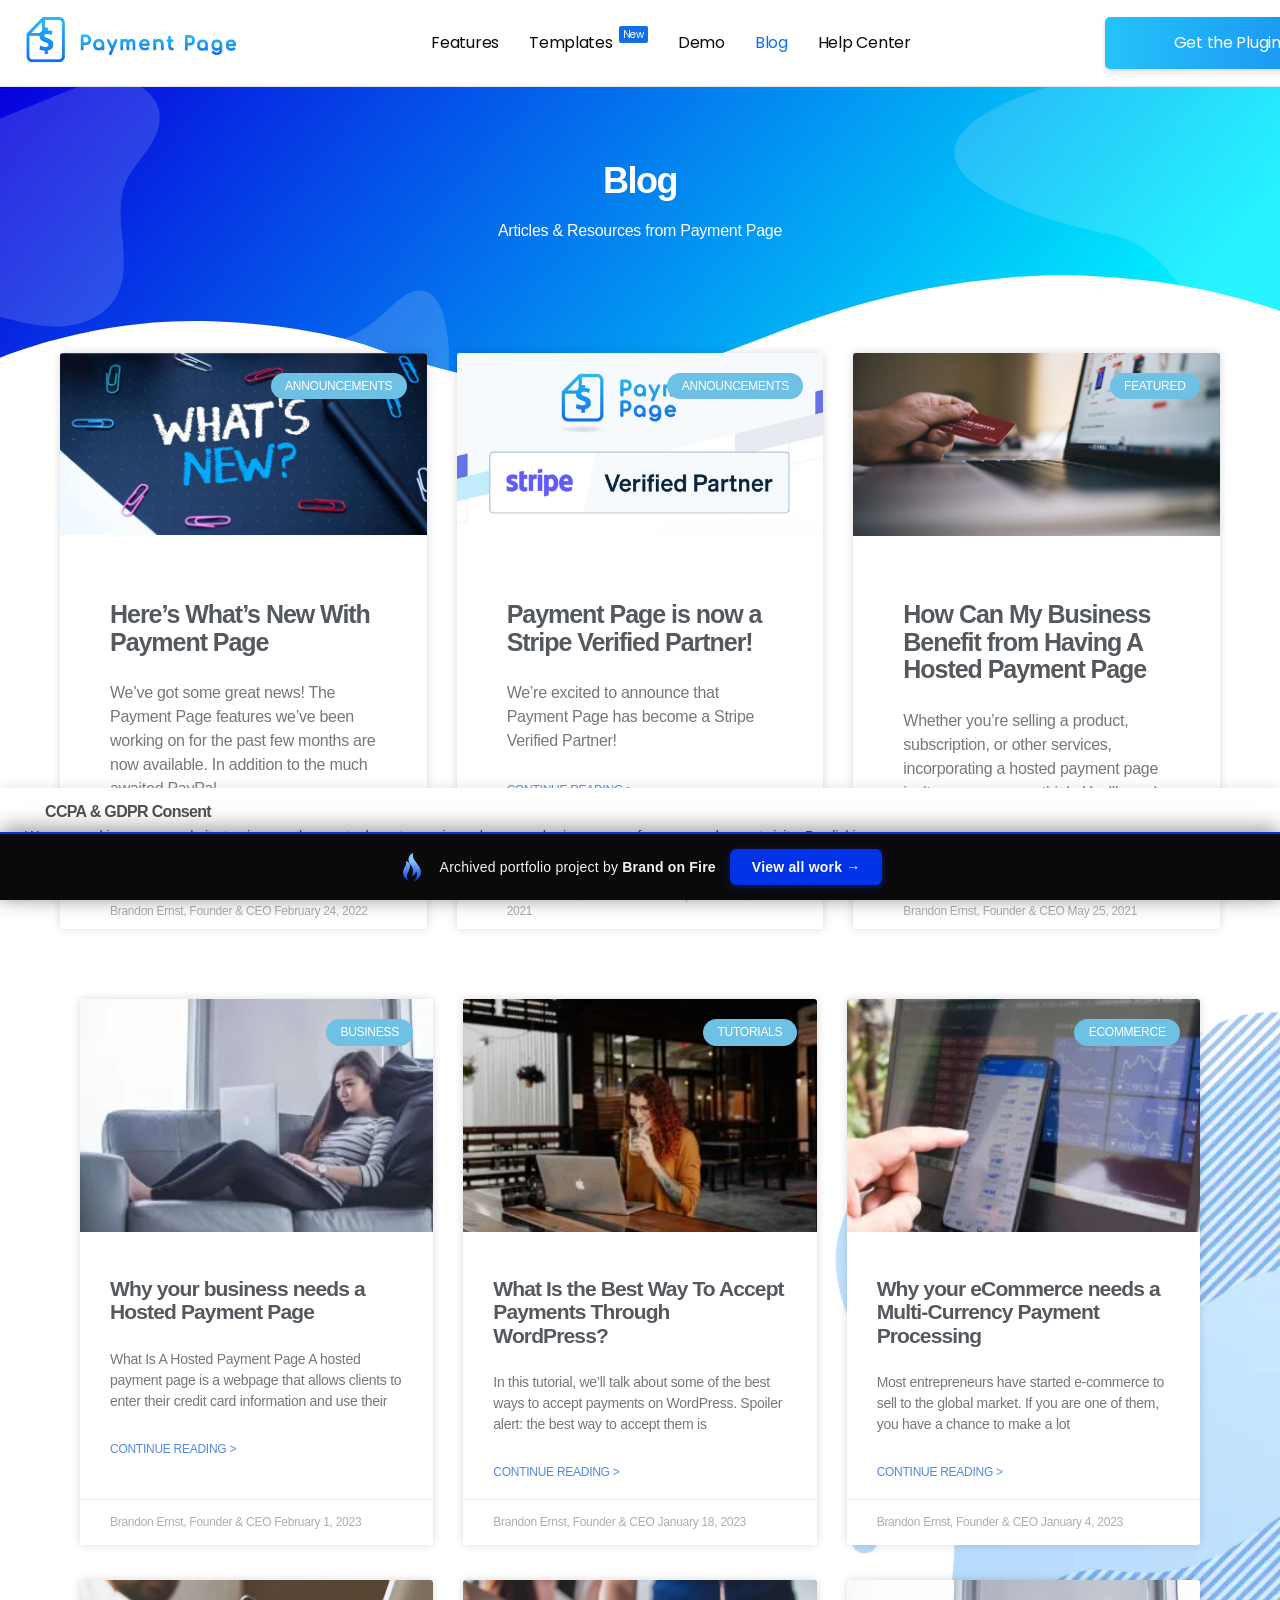
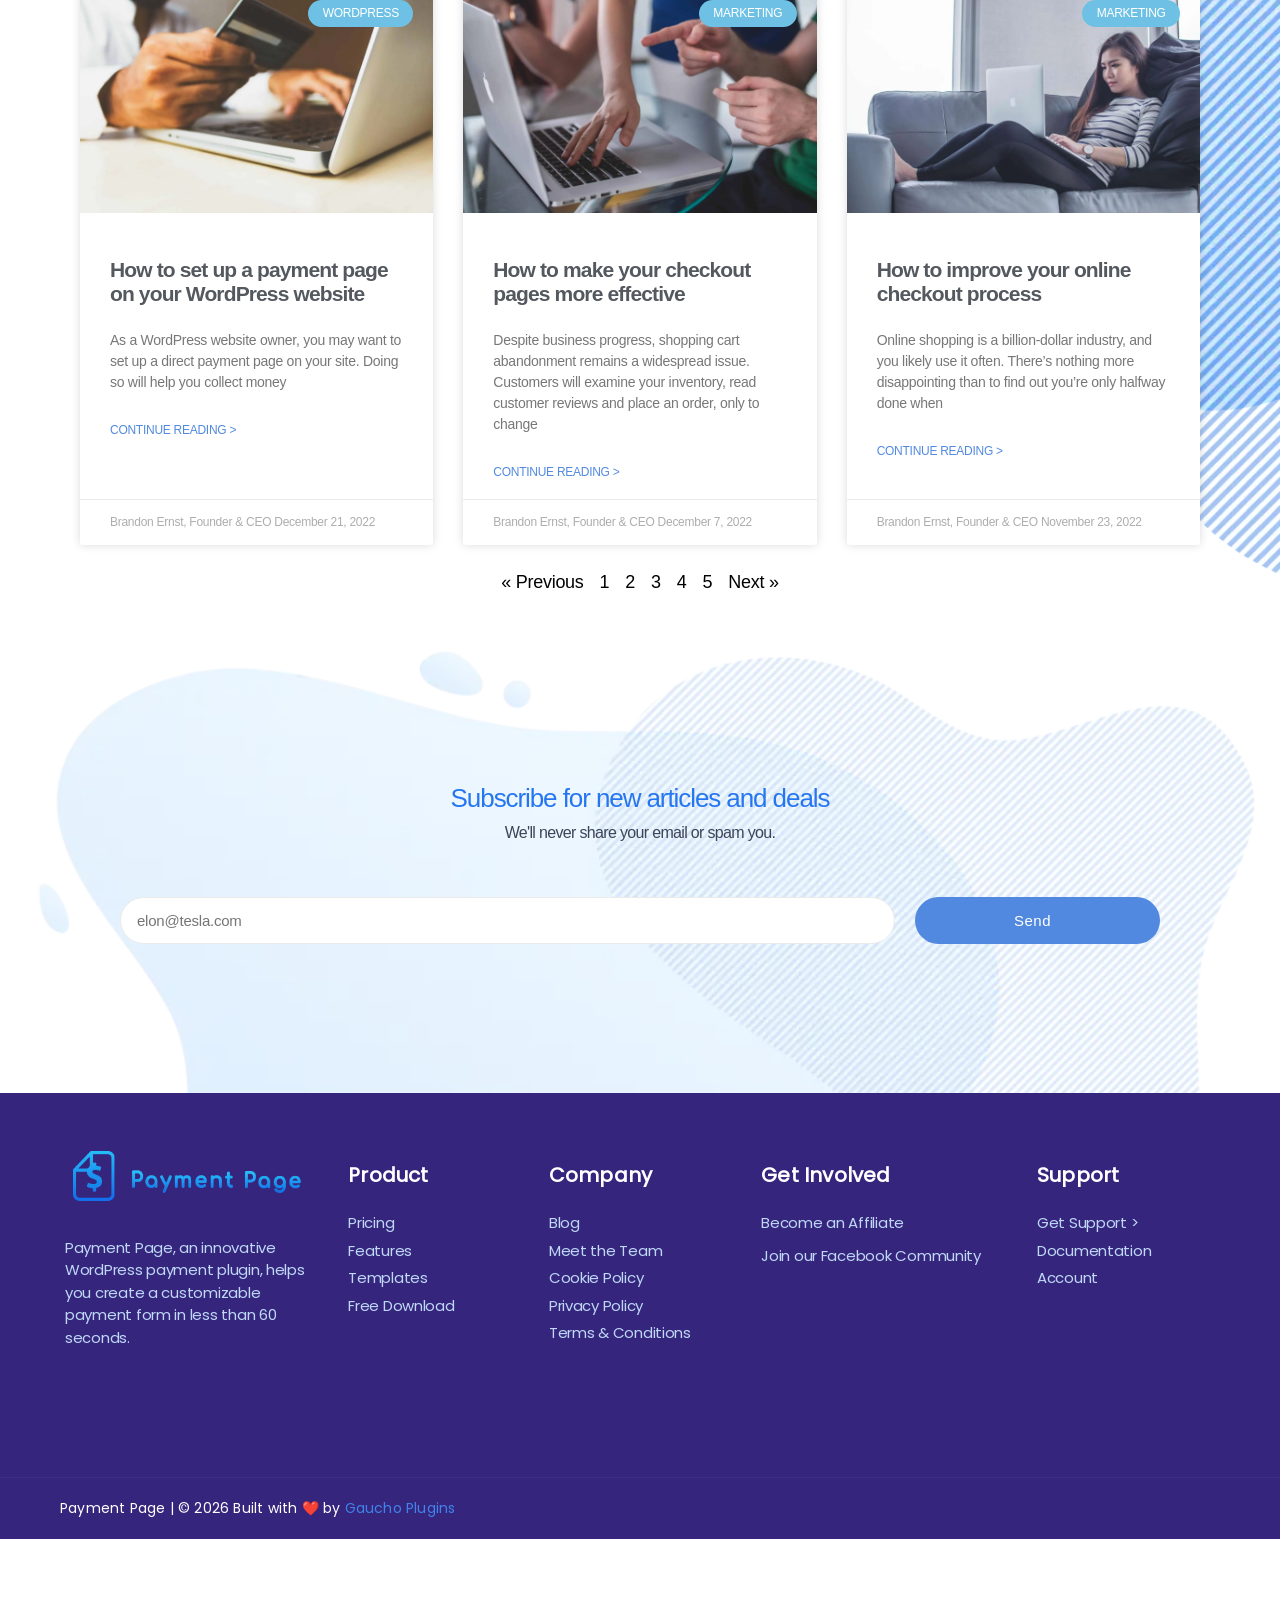
==== commit 67008395: "Portfolio bar: brandonfire.com theme — flame icon, electric-blue accent, taller, larger button" ====
--- a/blog/index.html
+++ b/blog/index.html
@@ -56,4 +56,4 @@
 <table class="cookielawinfo-row-cat-table cookielawinfo-winter"><thead><tr><th class="cookielawinfo-column-1">Cookie</th><th class="cookielawinfo-column-3">Duration</th><th class="cookielawinfo-column-4">Description</th></tr></thead><tbody><tr class="cookielawinfo-row"><td class="cookielawinfo-column-1">Nextroll</td><td class="cookielawinfo-column-3"></td><td class="cookielawinfo-column-4">Used for retargeting and advertising. </td></tr></tbody></table>								</div></div></div></div><div class="cli-tab-section"><div class="cli-tab-header"><a role="button" tabindex="0" class="cli-nav-link cli-settings-mobile" data-target="others" data-toggle="cli-toggle-tab">
 								Others							</a><div class="cli-switch"><input type="checkbox" id="wt-cli-checkbox-others" class="cli-user-preference-checkbox" data-id="checkbox-others"><label for="wt-cli-checkbox-others" class="cli-slider" data-cli-enable="Enabled" data-cli-disable="Disabled"><span class="wt-cli-sr-only">Others</span></label></div></div><div class="cli-tab-content"><div class="cli-tab-pane cli-fade" data-id="others"><div class="wt-cli-cookie-description">
 									Other uncategorized cookies are those that are being analyzed and have not been classified into a category as yet.
-<table class="cookielawinfo-row-cat-table cookielawinfo-winter"><thead><tr><th class="cookielawinfo-column-1">Cookie</th><th class="cookielawinfo-column-3">Duration</th><th class="cookielawinfo-column-4">Description</th></tr></thead><tbody><tr class="cookielawinfo-row"><td class="cookielawinfo-column-1">_fw_crm_v</td><td class="cookielawinfo-column-3">1 year</td><td class="cookielawinfo-column-4">No description</td></tr><tr class="cookielawinfo-row"><td class="cookielawinfo-column-1">_gat_gtag_UA_81623356_19</td><td class="cookielawinfo-column-3">1 minute</td><td class="cookielawinfo-column-4">No description</td></tr><tr class="cookielawinfo-row"><td class="cookielawinfo-column-1">_hjAbsoluteSessionInProgress</td><td class="cookielawinfo-column-3">30 minutes</td><td class="cookielawinfo-column-4">No description</td></tr><tr class="cookielawinfo-row"><td class="cookielawinfo-column-1">_hjid</td><td class="cookielawinfo-column-3">1 year</td><td class="cookielawinfo-column-4">This cookie is set by Hotjar. This cookie is set when the customer first lands on a page with the Hotjar script. It is used to persist the random user ID, unique to that site on the browser. This ensures that behavior in subsequent visits to the same site will be attributed to the same user ID.</td></tr><tr class="cookielawinfo-row"><td class="cookielawinfo-column-1">_hjIncludedInPageviewSample</td><td class="cookielawinfo-column-3">2 minutes</td><td class="cookielawinfo-column-4">No description</td></tr><tr class="cookielawinfo-row"><td class="cookielawinfo-column-1">cookielawinfo-checkbox-functional</td><td class="cookielawinfo-column-3">1 year</td><td class="cookielawinfo-column-4">The cookie is set by GDPR cookie consent to record the user consent for the cookies in the category "Functional".</td></tr><tr class="cookielawinfo-row"><td class="cookielawinfo-column-1">cookielawinfo-checkbox-others</td><td class="cookielawinfo-column-3">1 year</td><td class="cookielawinfo-column-4">No description</td></tr></tbody></table>								</div></div></div></div></div></div></div></div><div class="cli-modal-footer"><div class="wt-cli-element cli-container-fluid cli-tab-container"><div class="cli-row"><div class="cli-col-12 cli-align-items-stretch cli-px-0"><div class="cli-tab-footer wt-cli-privacy-overview-actions"><a id="wt-cli-privacy-save-btn" role="button" tabindex="0" data-cli-action="accept" class="wt-cli-privacy-btn cli_setting_save_button wt-cli-privacy-accept-btn cli-btn">SAVE &amp; ACCEPT</a></div><div class="wt-cli-ckyes-footer-section"><div class="wt-cli-ckyes-brand-logo">Powered by <a><img src="../_a/8b2a41292233.svg" alt="CookieYes Logo" decoding="sync"></a></div></div></div></div></div></div></div></div></div><div class="cli-modal-backdrop cli-fade cli-settings-overlay"></div><div class="cli-modal-backdrop cli-fade cli-popupbar-overlay"></div><span id="elementor-device-mode" class="elementor-screen-only"></span><svg style="display: none;" class="e-font-icon-svg-symbols"></svg><!-- bof-portfolio-bar --><a href="https://brandonfire.com/portfolio/" id="bof-portfolio-bar" rel="noopener" style="position:fixed;left:0;right:0;bottom:0;z-index:2147483647;display:flex;align-items:center;justify-content:center;gap:14px;flex-wrap:wrap;background:#0a0a0a;color:#ffffff !important;font-family:Inter,-apple-system,BlinkMacSystemFont,'Segoe UI',Roboto,Helvetica,Arial,sans-serif;font-size:14px;font-weight:500;line-height:1;letter-spacing:.2px;padding:15px 18px;text-decoration:none !important;box-shadow:0 -3px 22px rgba(0,0,0,.45);border-top:2px solid #0033e7;box-sizing:border-box;"><img src="[data-uri]" alt="" width="28" height="28" style="display:block;flex:0 0 auto;width:28px;height:28px;"><span style="opacity:.95;color:#fff;">Archived portfolio project by <strong style="font-weight:700;color:#fff;">Brand&nbsp;on&nbsp;Fire</strong></span><span style="background:#0033e7;color:#fff;padding:11px 22px;border-radius:6px;font-weight:700;font-size:14px;white-space:nowrap;box-shadow:0 2px 10px rgba(0,51,231,.4);">View&nbsp;all&nbsp;work&nbsp;&rarr;</span></a><!-- /bof-portfolio-bar --></body></html>+<table class="cookielawinfo-row-cat-table cookielawinfo-winter"><thead><tr><th class="cookielawinfo-column-1">Cookie</th><th class="cookielawinfo-column-3">Duration</th><th class="cookielawinfo-column-4">Description</th></tr></thead><tbody><tr class="cookielawinfo-row"><td class="cookielawinfo-column-1">_fw_crm_v</td><td class="cookielawinfo-column-3">1 year</td><td class="cookielawinfo-column-4">No description</td></tr><tr class="cookielawinfo-row"><td class="cookielawinfo-column-1">_gat_gtag_UA_81623356_19</td><td class="cookielawinfo-column-3">1 minute</td><td class="cookielawinfo-column-4">No description</td></tr><tr class="cookielawinfo-row"><td class="cookielawinfo-column-1">_hjAbsoluteSessionInProgress</td><td class="cookielawinfo-column-3">30 minutes</td><td class="cookielawinfo-column-4">No description</td></tr><tr class="cookielawinfo-row"><td class="cookielawinfo-column-1">_hjid</td><td class="cookielawinfo-column-3">1 year</td><td class="cookielawinfo-column-4">This cookie is set by Hotjar. This cookie is set when the customer first lands on a page with the Hotjar script. It is used to persist the random user ID, unique to that site on the browser. This ensures that behavior in subsequent visits to the same site will be attributed to the same user ID.</td></tr><tr class="cookielawinfo-row"><td class="cookielawinfo-column-1">_hjIncludedInPageviewSample</td><td class="cookielawinfo-column-3">2 minutes</td><td class="cookielawinfo-column-4">No description</td></tr><tr class="cookielawinfo-row"><td class="cookielawinfo-column-1">cookielawinfo-checkbox-functional</td><td class="cookielawinfo-column-3">1 year</td><td class="cookielawinfo-column-4">The cookie is set by GDPR cookie consent to record the user consent for the cookies in the category "Functional".</td></tr><tr class="cookielawinfo-row"><td class="cookielawinfo-column-1">cookielawinfo-checkbox-others</td><td class="cookielawinfo-column-3">1 year</td><td class="cookielawinfo-column-4">No description</td></tr></tbody></table>								</div></div></div></div></div></div></div></div><div class="cli-modal-footer"><div class="wt-cli-element cli-container-fluid cli-tab-container"><div class="cli-row"><div class="cli-col-12 cli-align-items-stretch cli-px-0"><div class="cli-tab-footer wt-cli-privacy-overview-actions"><a id="wt-cli-privacy-save-btn" role="button" tabindex="0" data-cli-action="accept" class="wt-cli-privacy-btn cli_setting_save_button wt-cli-privacy-accept-btn cli-btn">SAVE &amp; ACCEPT</a></div><div class="wt-cli-ckyes-footer-section"><div class="wt-cli-ckyes-brand-logo">Powered by <a><img src="../_a/8b2a41292233.svg" alt="CookieYes Logo" decoding="sync"></a></div></div></div></div></div></div></div></div></div><div class="cli-modal-backdrop cli-fade cli-settings-overlay"></div><div class="cli-modal-backdrop cli-fade cli-popupbar-overlay"></div><span id="elementor-device-mode" class="elementor-screen-only"></span><svg style="display: none;" class="e-font-icon-svg-symbols"></svg><!-- bof-portfolio-bar --><a href="https://brandonfire.com/portfolio/" id="bof-portfolio-bar" rel="noopener" style="position:fixed;left:0;right:0;bottom:0;z-index:2147483647;display:flex;align-items:center;justify-content:center;gap:14px;flex-wrap:wrap;background:#0a0a0a;color:#ffffff !important;font-family:Inter,-apple-system,BlinkMacSystemFont,'Segoe UI',Roboto,Helvetica,Arial,sans-serif;font-size:14px;font-weight:500;line-height:1;letter-spacing:.2px;padding:15px 18px;text-decoration:none !important;box-shadow:0 -3px 22px rgba(0,0,0,.45);border-top:2px solid #0033e7;box-sizing:border-box;"><img src="[data-uri]" alt="" width="28" height="28" style="display:block;flex:0 0 auto;width:28px;height:28px;"><span style="opacity:.95;color:#fff;">Archived portfolio project by <strong style="font-weight:700;color:#fff;">Brand&nbsp;on&nbsp;Fire</strong></span><span style="background:#0033e7;color:#fff;padding:11px 22px;border-radius:6px;font-weight:700;font-size:14px;white-space:nowrap;box-shadow:0 2px 10px rgba(0,51,231,.4);">View&nbsp;all&nbsp;work&nbsp;&rarr;</span></a><script>(function(){function p(){var b=document.getElementById("bof-portfolio-bar");if(b&&document.body)document.body.style.setProperty("padding-bottom",b.offsetHeight+"px","important");}if(document.readyState!=="loading")p();else document.addEventListener("DOMContentLoaded",p);window.addEventListener("resize",p);})();</script><!-- /bof-portfolio-bar --></body></html>
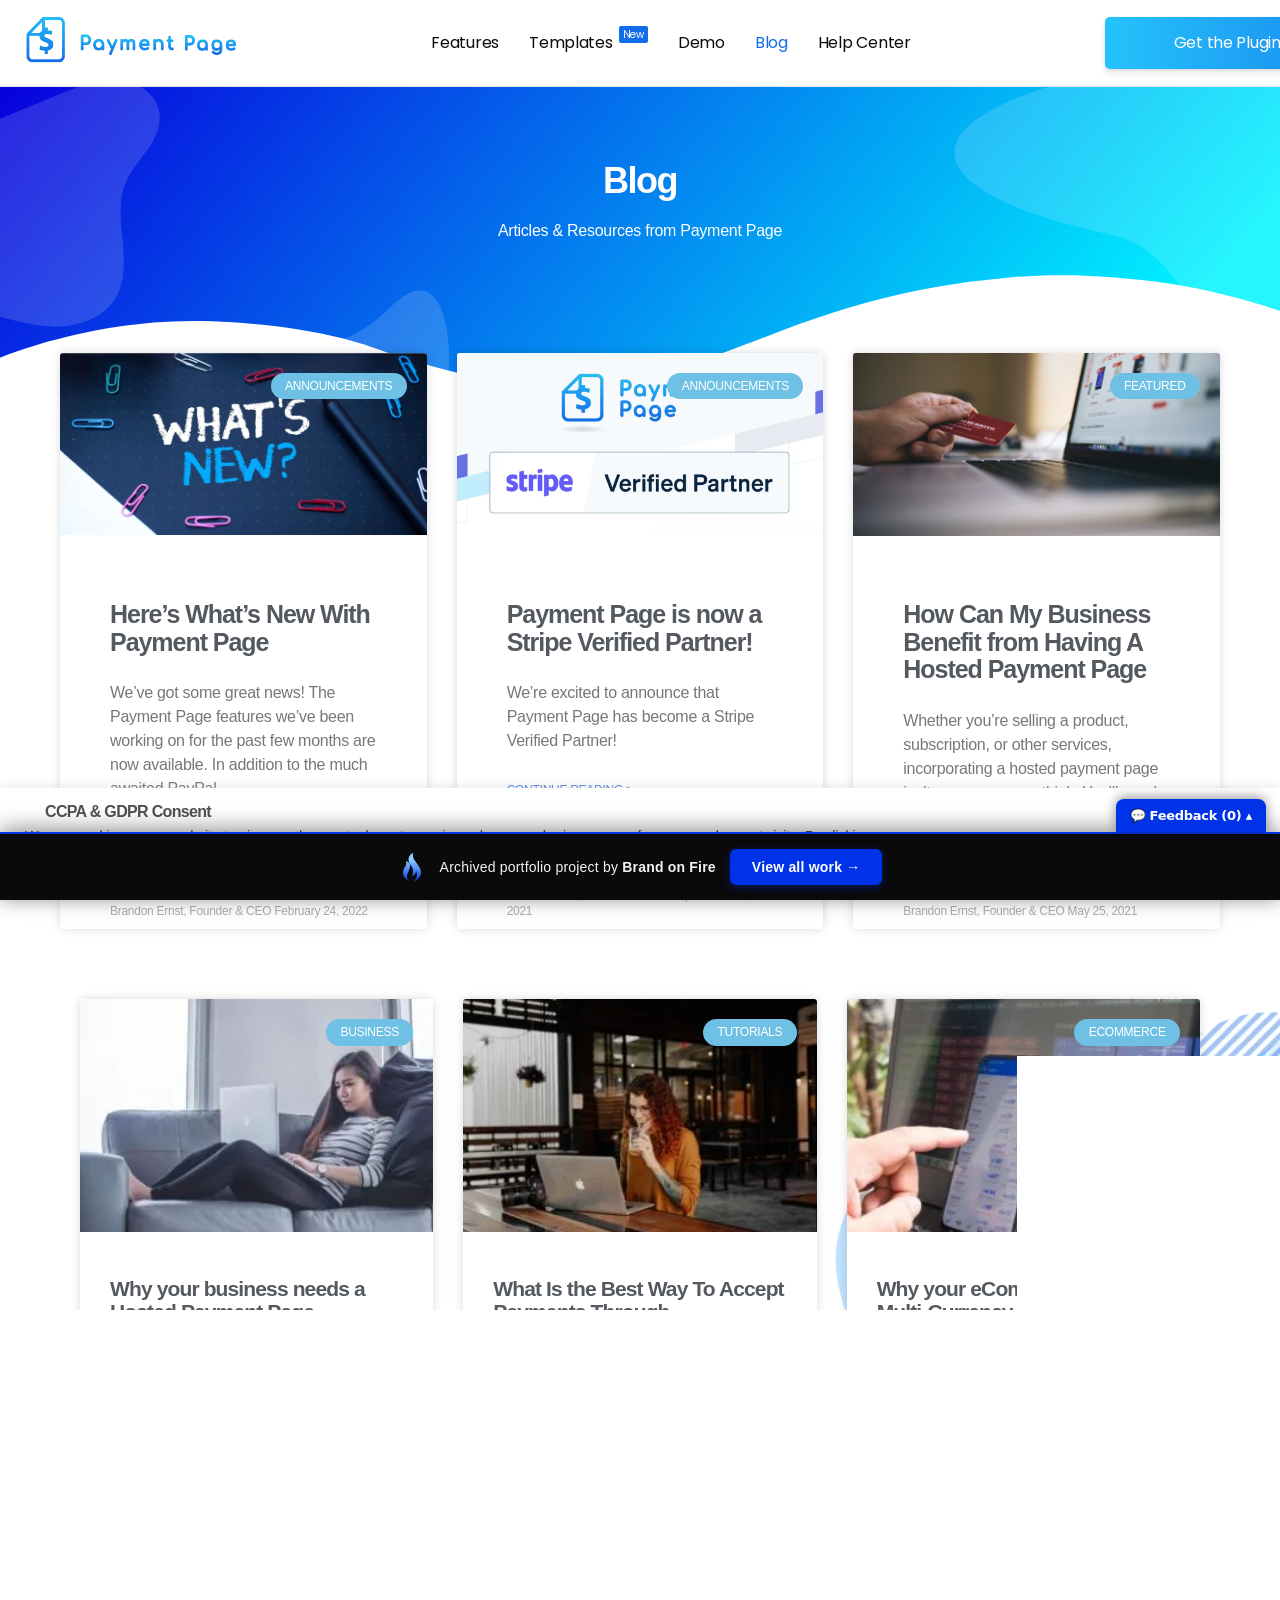
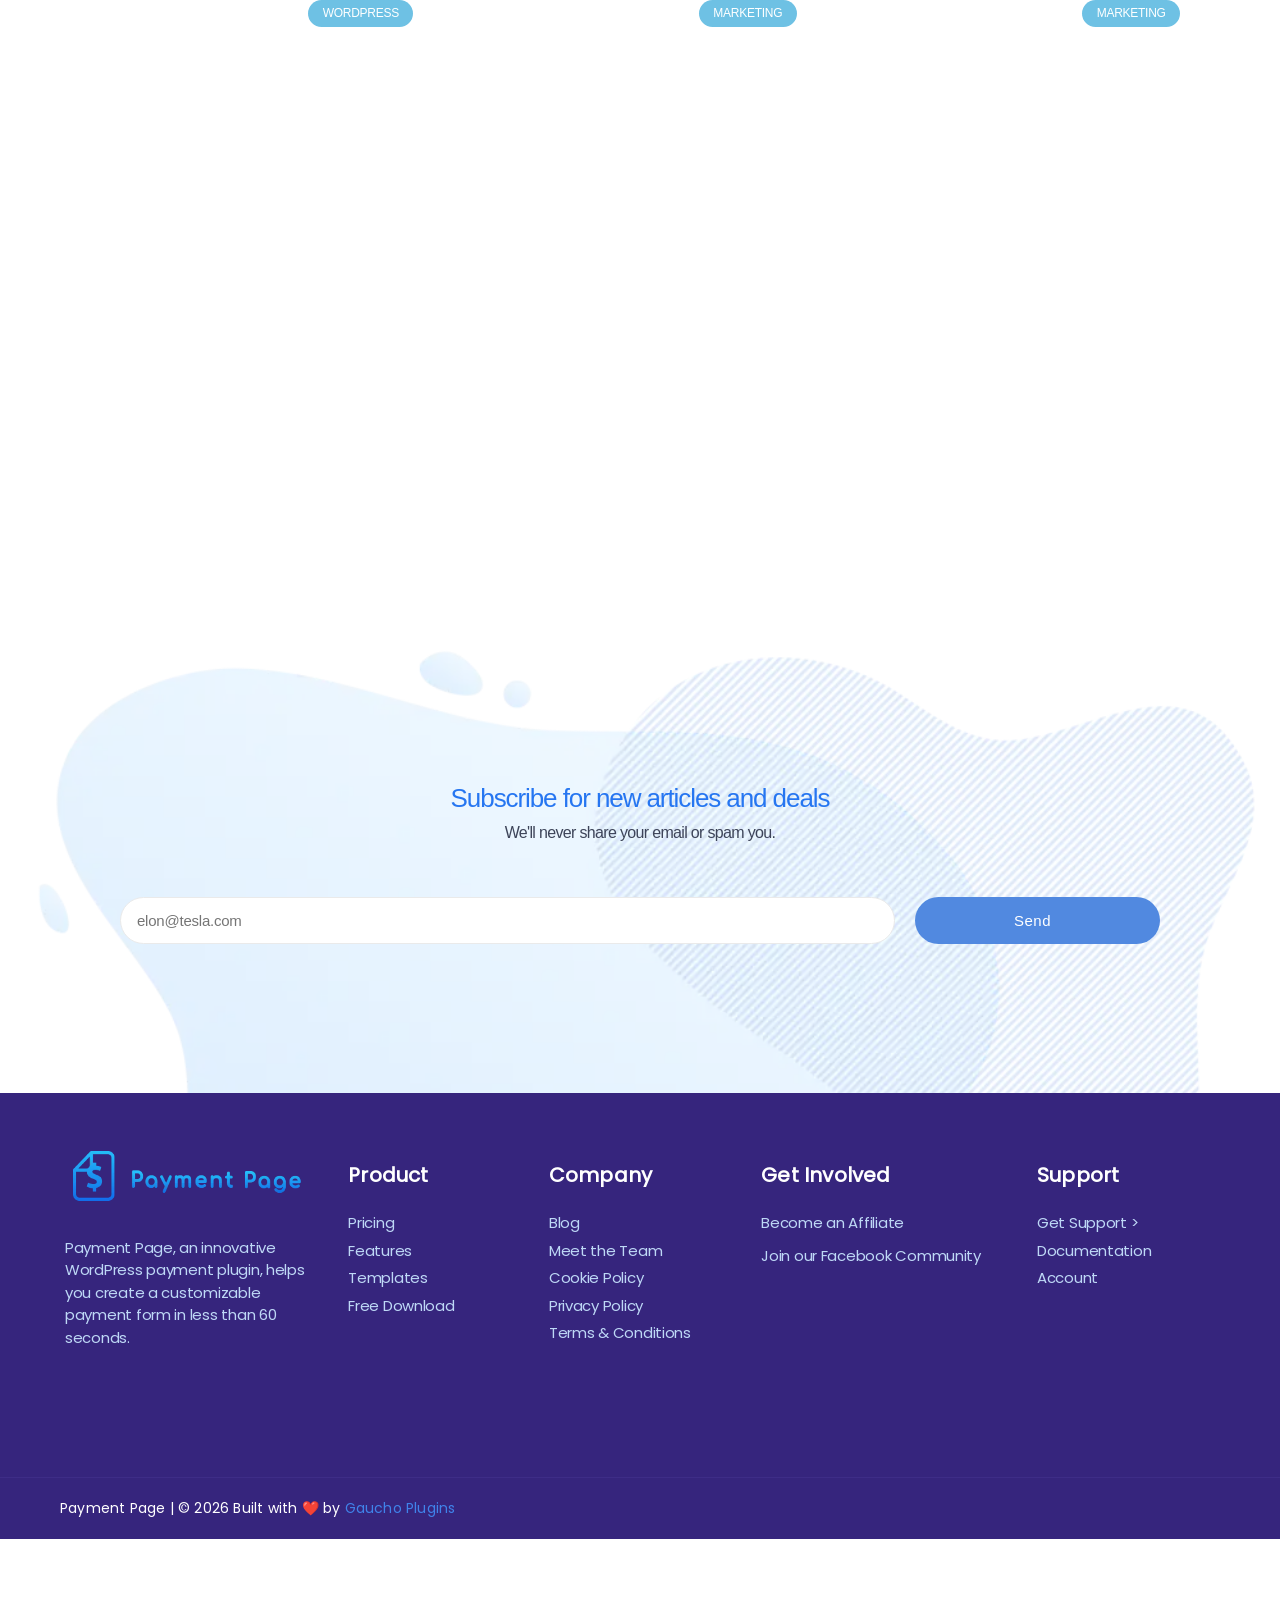
==== commit 35c905e1: "Add feedback comment widget to portfolio bar" ====
--- a/blog/index.html
+++ b/blog/index.html
@@ -56,4 +56,61 @@
 <table class="cookielawinfo-row-cat-table cookielawinfo-winter"><thead><tr><th class="cookielawinfo-column-1">Cookie</th><th class="cookielawinfo-column-3">Duration</th><th class="cookielawinfo-column-4">Description</th></tr></thead><tbody><tr class="cookielawinfo-row"><td class="cookielawinfo-column-1">Nextroll</td><td class="cookielawinfo-column-3"></td><td class="cookielawinfo-column-4">Used for retargeting and advertising. </td></tr></tbody></table>								</div></div></div></div><div class="cli-tab-section"><div class="cli-tab-header"><a role="button" tabindex="0" class="cli-nav-link cli-settings-mobile" data-target="others" data-toggle="cli-toggle-tab">
 								Others							</a><div class="cli-switch"><input type="checkbox" id="wt-cli-checkbox-others" class="cli-user-preference-checkbox" data-id="checkbox-others"><label for="wt-cli-checkbox-others" class="cli-slider" data-cli-enable="Enabled" data-cli-disable="Disabled"><span class="wt-cli-sr-only">Others</span></label></div></div><div class="cli-tab-content"><div class="cli-tab-pane cli-fade" data-id="others"><div class="wt-cli-cookie-description">
 									Other uncategorized cookies are those that are being analyzed and have not been classified into a category as yet.
-<table class="cookielawinfo-row-cat-table cookielawinfo-winter"><thead><tr><th class="cookielawinfo-column-1">Cookie</th><th class="cookielawinfo-column-3">Duration</th><th class="cookielawinfo-column-4">Description</th></tr></thead><tbody><tr class="cookielawinfo-row"><td class="cookielawinfo-column-1">_fw_crm_v</td><td class="cookielawinfo-column-3">1 year</td><td class="cookielawinfo-column-4">No description</td></tr><tr class="cookielawinfo-row"><td class="cookielawinfo-column-1">_gat_gtag_UA_81623356_19</td><td class="cookielawinfo-column-3">1 minute</td><td class="cookielawinfo-column-4">No description</td></tr><tr class="cookielawinfo-row"><td class="cookielawinfo-column-1">_hjAbsoluteSessionInProgress</td><td class="cookielawinfo-column-3">30 minutes</td><td class="cookielawinfo-column-4">No description</td></tr><tr class="cookielawinfo-row"><td class="cookielawinfo-column-1">_hjid</td><td class="cookielawinfo-column-3">1 year</td><td class="cookielawinfo-column-4">This cookie is set by Hotjar. This cookie is set when the customer first lands on a page with the Hotjar script. It is used to persist the random user ID, unique to that site on the browser. This ensures that behavior in subsequent visits to the same site will be attributed to the same user ID.</td></tr><tr class="cookielawinfo-row"><td class="cookielawinfo-column-1">_hjIncludedInPageviewSample</td><td class="cookielawinfo-column-3">2 minutes</td><td class="cookielawinfo-column-4">No description</td></tr><tr class="cookielawinfo-row"><td class="cookielawinfo-column-1">cookielawinfo-checkbox-functional</td><td class="cookielawinfo-column-3">1 year</td><td class="cookielawinfo-column-4">The cookie is set by GDPR cookie consent to record the user consent for the cookies in the category "Functional".</td></tr><tr class="cookielawinfo-row"><td class="cookielawinfo-column-1">cookielawinfo-checkbox-others</td><td class="cookielawinfo-column-3">1 year</td><td class="cookielawinfo-column-4">No description</td></tr></tbody></table>								</div></div></div></div></div></div></div></div><div class="cli-modal-footer"><div class="wt-cli-element cli-container-fluid cli-tab-container"><div class="cli-row"><div class="cli-col-12 cli-align-items-stretch cli-px-0"><div class="cli-tab-footer wt-cli-privacy-overview-actions"><a id="wt-cli-privacy-save-btn" role="button" tabindex="0" data-cli-action="accept" class="wt-cli-privacy-btn cli_setting_save_button wt-cli-privacy-accept-btn cli-btn">SAVE &amp; ACCEPT</a></div><div class="wt-cli-ckyes-footer-section"><div class="wt-cli-ckyes-brand-logo">Powered by <a><img src="../_a/8b2a41292233.svg" alt="CookieYes Logo" decoding="sync"></a></div></div></div></div></div></div></div></div></div><div class="cli-modal-backdrop cli-fade cli-settings-overlay"></div><div class="cli-modal-backdrop cli-fade cli-popupbar-overlay"></div><span id="elementor-device-mode" class="elementor-screen-only"></span><svg style="display: none;" class="e-font-icon-svg-symbols"></svg><!-- bof-portfolio-bar --><a href="https://brandonfire.com/portfolio/" id="bof-portfolio-bar" rel="noopener" style="position:fixed;left:0;right:0;bottom:0;z-index:2147483647;display:flex;align-items:center;justify-content:center;gap:14px;flex-wrap:wrap;background:#0a0a0a;color:#ffffff !important;font-family:Inter,-apple-system,BlinkMacSystemFont,'Segoe UI',Roboto,Helvetica,Arial,sans-serif;font-size:14px;font-weight:500;line-height:1;letter-spacing:.2px;padding:15px 18px;text-decoration:none !important;box-shadow:0 -3px 22px rgba(0,0,0,.45);border-top:2px solid #0033e7;box-sizing:border-box;"><img src="[data-uri]" alt="" width="28" height="28" style="display:block;flex:0 0 auto;width:28px;height:28px;"><span style="opacity:.95;color:#fff;">Archived portfolio project by <strong style="font-weight:700;color:#fff;">Brand&nbsp;on&nbsp;Fire</strong></span><span style="background:#0033e7;color:#fff;padding:11px 22px;border-radius:6px;font-weight:700;font-size:14px;white-space:nowrap;box-shadow:0 2px 10px rgba(0,51,231,.4);">View&nbsp;all&nbsp;work&nbsp;&rarr;</span></a><script>(function(){function p(){var b=document.getElementById("bof-portfolio-bar");if(b&&document.body)document.body.style.setProperty("padding-bottom",b.offsetHeight+"px","important");}if(document.readyState!=="loading")p();else document.addEventListener("DOMContentLoaded",p);window.addEventListener("resize",p);})();</script><!-- /bof-portfolio-bar --></body></html>+<table class="cookielawinfo-row-cat-table cookielawinfo-winter"><thead><tr><th class="cookielawinfo-column-1">Cookie</th><th class="cookielawinfo-column-3">Duration</th><th class="cookielawinfo-column-4">Description</th></tr></thead><tbody><tr class="cookielawinfo-row"><td class="cookielawinfo-column-1">_fw_crm_v</td><td class="cookielawinfo-column-3">1 year</td><td class="cookielawinfo-column-4">No description</td></tr><tr class="cookielawinfo-row"><td class="cookielawinfo-column-1">_gat_gtag_UA_81623356_19</td><td class="cookielawinfo-column-3">1 minute</td><td class="cookielawinfo-column-4">No description</td></tr><tr class="cookielawinfo-row"><td class="cookielawinfo-column-1">_hjAbsoluteSessionInProgress</td><td class="cookielawinfo-column-3">30 minutes</td><td class="cookielawinfo-column-4">No description</td></tr><tr class="cookielawinfo-row"><td class="cookielawinfo-column-1">_hjid</td><td class="cookielawinfo-column-3">1 year</td><td class="cookielawinfo-column-4">This cookie is set by Hotjar. This cookie is set when the customer first lands on a page with the Hotjar script. It is used to persist the random user ID, unique to that site on the browser. This ensures that behavior in subsequent visits to the same site will be attributed to the same user ID.</td></tr><tr class="cookielawinfo-row"><td class="cookielawinfo-column-1">_hjIncludedInPageviewSample</td><td class="cookielawinfo-column-3">2 minutes</td><td class="cookielawinfo-column-4">No description</td></tr><tr class="cookielawinfo-row"><td class="cookielawinfo-column-1">cookielawinfo-checkbox-functional</td><td class="cookielawinfo-column-3">1 year</td><td class="cookielawinfo-column-4">The cookie is set by GDPR cookie consent to record the user consent for the cookies in the category "Functional".</td></tr><tr class="cookielawinfo-row"><td class="cookielawinfo-column-1">cookielawinfo-checkbox-others</td><td class="cookielawinfo-column-3">1 year</td><td class="cookielawinfo-column-4">No description</td></tr></tbody></table>								</div></div></div></div></div></div></div></div><div class="cli-modal-footer"><div class="wt-cli-element cli-container-fluid cli-tab-container"><div class="cli-row"><div class="cli-col-12 cli-align-items-stretch cli-px-0"><div class="cli-tab-footer wt-cli-privacy-overview-actions"><a id="wt-cli-privacy-save-btn" role="button" tabindex="0" data-cli-action="accept" class="wt-cli-privacy-btn cli_setting_save_button wt-cli-privacy-accept-btn cli-btn">SAVE &amp; ACCEPT</a></div><div class="wt-cli-ckyes-footer-section"><div class="wt-cli-ckyes-brand-logo">Powered by <a><img src="../_a/8b2a41292233.svg" alt="CookieYes Logo" decoding="sync"></a></div></div></div></div></div></div></div></div></div><div class="cli-modal-backdrop cli-fade cli-settings-overlay"></div><div class="cli-modal-backdrop cli-fade cli-popupbar-overlay"></div><span id="elementor-device-mode" class="elementor-screen-only"></span><svg style="display: none;" class="e-font-icon-svg-symbols"></svg><!-- bof-portfolio-bar --><a href="https://brandonfire.com/portfolio/" id="bof-portfolio-bar" rel="noopener" style="position:fixed;left:0;right:0;bottom:0;z-index:2147483647;display:flex;align-items:center;justify-content:center;gap:14px;flex-wrap:wrap;background:#0a0a0a;color:#ffffff !important;font-family:Inter,-apple-system,BlinkMacSystemFont,'Segoe UI',Roboto,Helvetica,Arial,sans-serif;font-size:14px;font-weight:500;line-height:1;letter-spacing:.2px;padding:15px 18px;text-decoration:none !important;box-shadow:0 -3px 22px rgba(0,0,0,.45);border-top:2px solid #0033e7;box-sizing:border-box;"><img src="[data-uri]" alt="" width="28" height="28" style="display:block;flex:0 0 auto;width:28px;height:28px;"><span style="opacity:.95;color:#fff;">Archived portfolio project by <strong style="font-weight:700;color:#fff;">Brand&nbsp;on&nbsp;Fire</strong></span><span style="background:#0033e7;color:#fff;padding:11px 22px;border-radius:6px;font-weight:700;font-size:14px;white-space:nowrap;box-shadow:0 2px 10px rgba(0,51,231,.4);">View&nbsp;all&nbsp;work&nbsp;&rarr;</span></a><script>(function(){function p(){var b=document.getElementById("bof-portfolio-bar");if(b&&document.body)document.body.style.setProperty("padding-bottom",b.offsetHeight+"px","important");}if(document.readyState!=="loading")p();else document.addEventListener("DOMContentLoaded",p);window.addEventListener("resize",p);})();</script><script>/* Brand on Fire portfolio feedback collector. All portfolio sites are one origin
+   (brand-on-fire.github.io) so localStorage is SHARED — comments accumulate in one place across every
+   site. "Export all" copies them to the clipboard to paste back to Claude. Zero backend. */
+(function () {
+  var K = 'bof_feedback', D = document;
+  function L() { try { return JSON.parse(localStorage.getItem(K)) || []; } catch (e) { return []; } }
+  function SV(a) { try { localStorage.setItem(K, JSON.stringify(a)); } catch (e) {} }
+  function slug() { var p = location.pathname.split('/').filter(Boolean); return p[0] || '(root)'; }
+  function barH() { var b = D.getElementById('bof-portfolio-bar'); return b ? b.offsetHeight : 0; }
+  if (D.getElementById('bof-fb-tog')) return;               // already injected
+  var open = localStorage.getItem('bof_fb_open') === '1';
+
+  var tog = D.createElement('div'); tog.id = 'bof-fb-tog';
+  tog.style.cssText = 'position:fixed;right:14px;z-index:2147483647;background:#0033e7;color:#fff;font:600 13px Inter,system-ui,Arial,sans-serif;padding:9px 14px;border-radius:8px 8px 0 0;cursor:pointer;box-shadow:0 -2px 12px rgba(0,0,0,.4)';
+
+  var pan = D.createElement('div'); pan.id = 'bof-fb-pan';
+  pan.style.cssText = 'position:fixed;left:0;right:0;z-index:2147483647;background:#0a0a0a;border-top:2px solid #0033e7;box-sizing:border-box;height:150px;display:none;padding:10px 12px;font-family:Inter,system-ui,Arial,sans-serif';
+
+  var ta = D.createElement('textarea');
+  ta.placeholder = 'Your feedback for this page…';
+  ta.style.cssText = 'width:100%;height:88px;background:#16181d;color:#fff;border:1px solid #2a2d35;border-radius:6px;padding:8px;font:13px/1.45 inherit;resize:none;box-sizing:border-box';
+  ta.value = localStorage.getItem('bof_fb_draft') || '';
+  ta.oninput = function () { localStorage.setItem('bof_fb_draft', ta.value); };
+
+  var row = D.createElement('div'); row.style.cssText = 'display:flex;gap:8px;align-items:center;margin-top:8px';
+  function btn(t, css) { var b = D.createElement('button'); b.textContent = t; b.style.cssText = 'border:0;border-radius:6px;padding:8px 14px;font:600 13px inherit;cursor:pointer;' + css; return b; }
+  var saveB = btn('Save comment', 'background:#0033e7;color:#fff');
+  var expB = btn('Export all', 'background:#16181d;color:#8bccff;border:1px solid #2a2d35');
+  var clrB = btn('Clear', 'background:transparent;color:#777');
+  var st = D.createElement('span'); st.style.cssText = 'color:#9aa3b2;font:12px Inter,system-ui,Arial,sans-serif;margin-left:auto';
+  row.appendChild(saveB); row.appendChild(expB); row.appendChild(clrB); row.appendChild(st);
+  pan.appendChild(ta); pan.appendChild(row); D.body.appendChild(pan); D.body.appendChild(tog);
+
+  function refresh() {
+    var h = barH(), n = L().length;
+    pan.style.bottom = h + 'px'; pan.style.display = open ? 'block' : 'none';
+    tog.style.bottom = (open ? 150 + h : h) + 'px';
+    tog.textContent = '💬 Feedback (' + n + ') ' + (open ? '▾' : '▴');
+    st.textContent = n + ' saved · ' + slug();
+  }
+  tog.onclick = function () { open = !open; localStorage.setItem('bof_fb_open', open ? '1' : '0'); refresh(); if (open) ta.focus(); };
+  saveB.onclick = function () {
+    var t = ta.value.trim(); if (!t) return;
+    var a = L(); a.push({ site: slug(), page: location.pathname, text: t, ts: new Date().toISOString() }); SV(a);
+    ta.value = ''; localStorage.removeItem('bof_fb_draft'); refresh();
+    saveB.textContent = 'Saved ✓'; setTimeout(function () { saveB.textContent = 'Save comment'; }, 900);
+  };
+  expB.onclick = function () {
+    var a = L(); if (!a.length) { alert('No comments saved yet.'); return; }
+    var txt = 'PORTFOLIO FEEDBACK (' + a.length + ' comments)\n\n' + a.map(function (c) { return '[' + c.site + c.page + ']\n' + c.text; }).join('\n\n');
+    if (navigator.clipboard && navigator.clipboard.writeText) navigator.clipboard.writeText(txt).then(function () { alert('Copied ' + a.length + ' comments — paste them to Claude.'); }, function () { window.prompt('Copy all feedback (Cmd+C):', txt); });
+    else window.prompt('Copy all feedback (Cmd+C):', txt);
+  };
+  clrB.onclick = function () { if (confirm('Clear all ' + L().length + ' saved comments?')) { SV([]); refresh(); } };
+  window.addEventListener('resize', refresh);
+  if (D.readyState !== 'loading') refresh(); else D.addEventListener('DOMContentLoaded', refresh);
+})();
+</script><!-- /bof-portfolio-bar --></body></html>
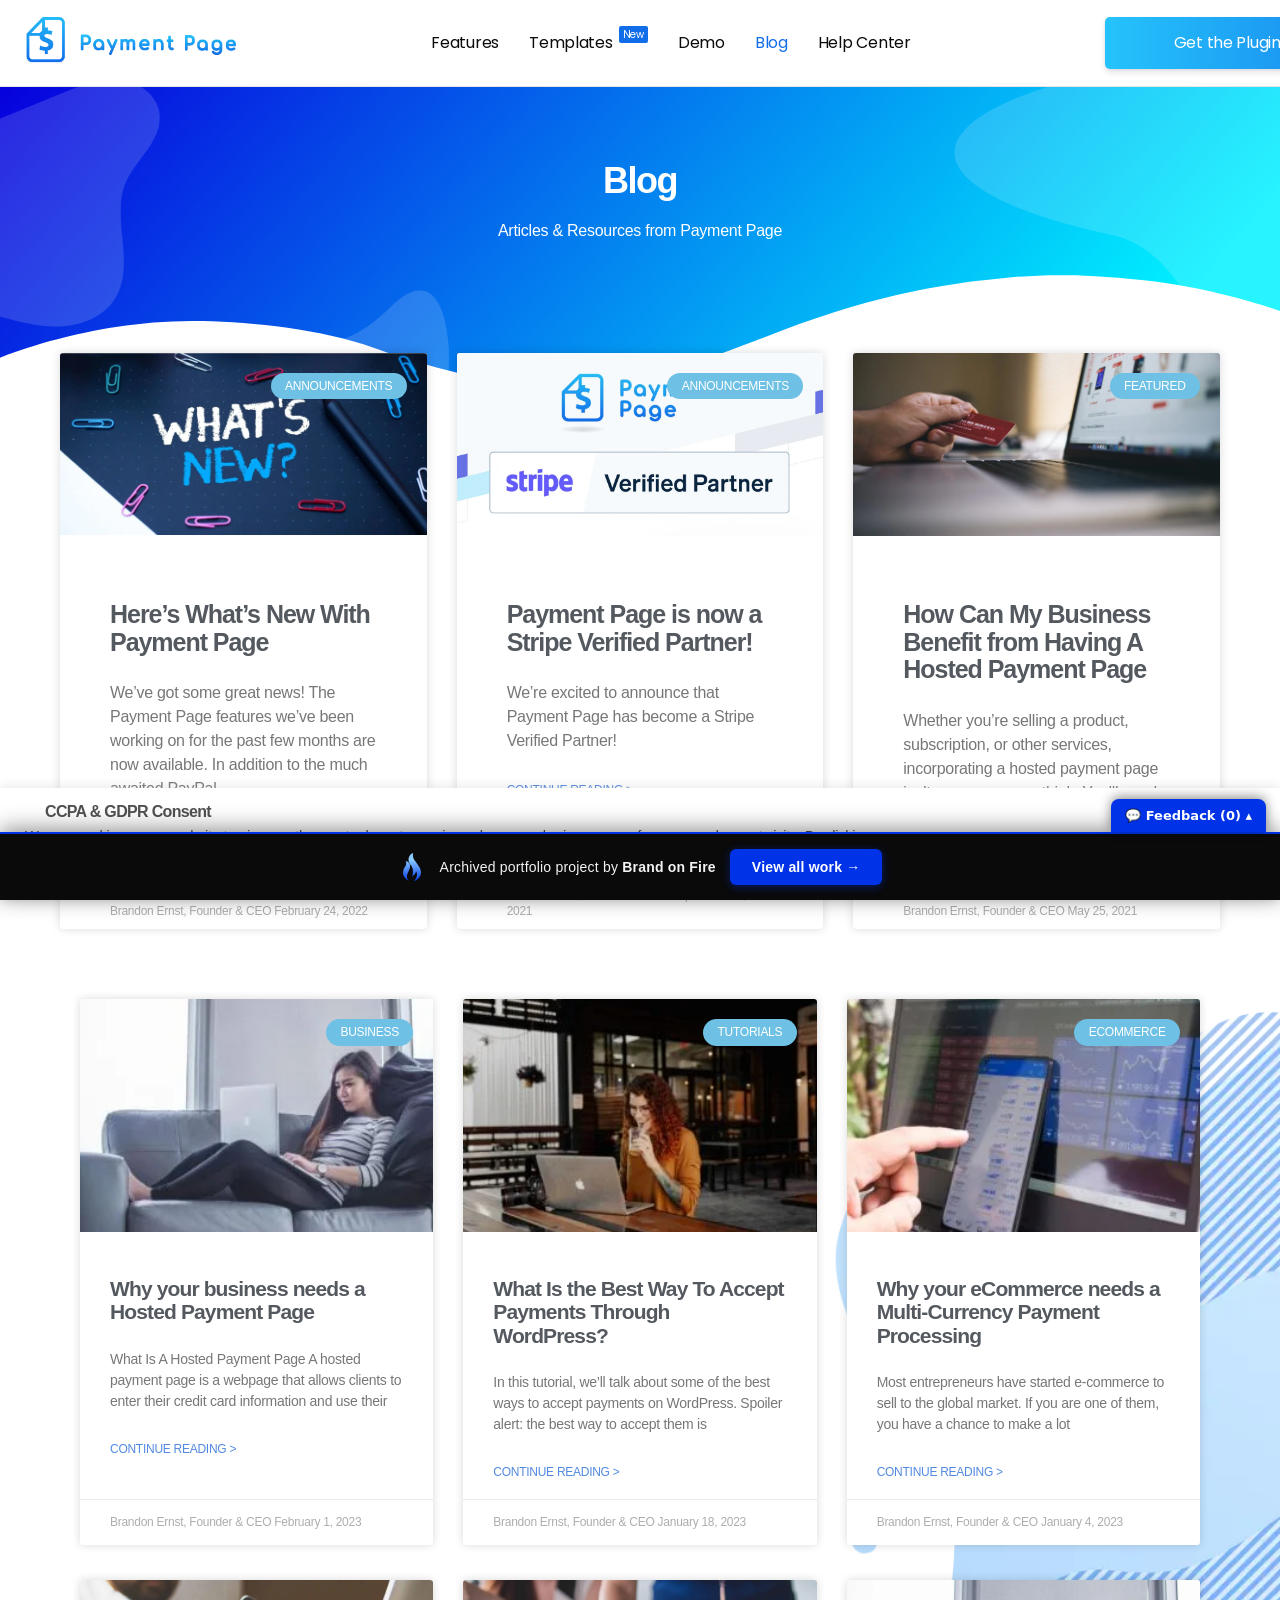
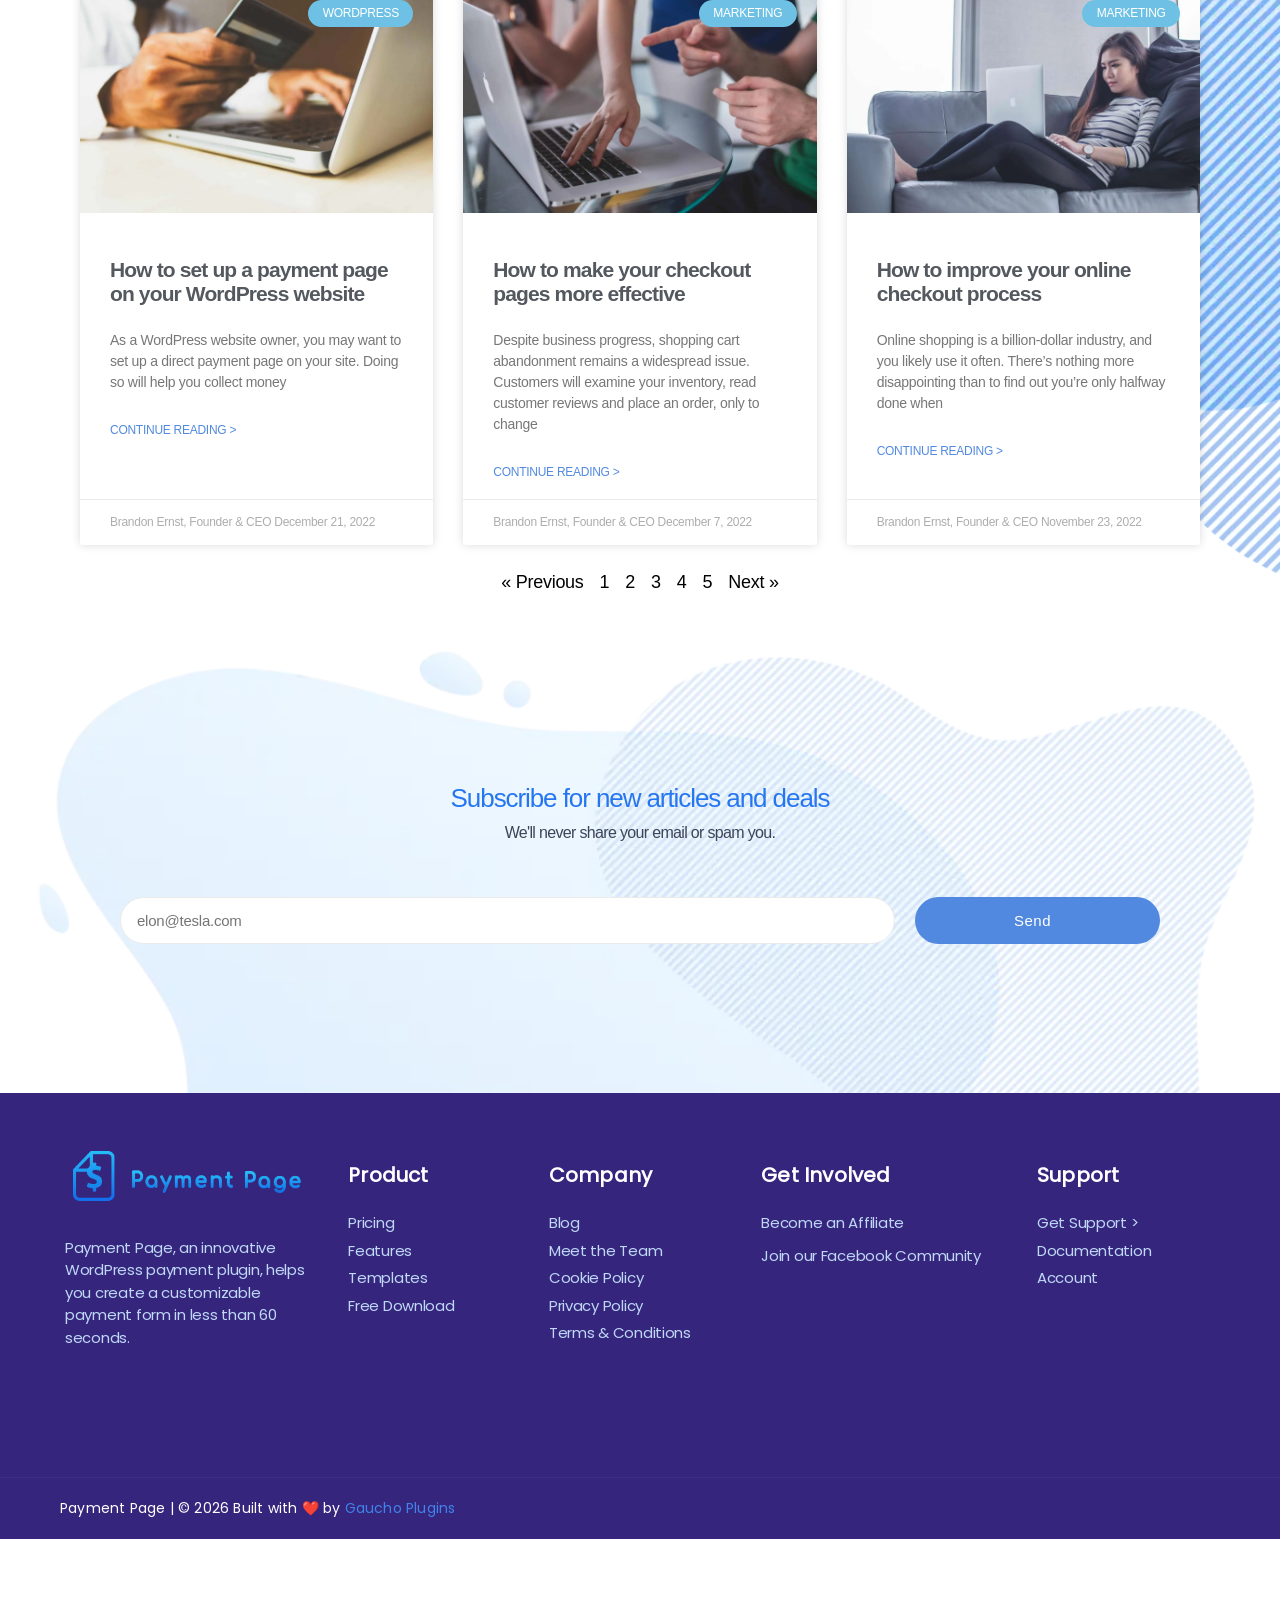
==== commit 381169a6: "Add feedback comment widget to portfolio bar" ====
--- a/blog/index.html
+++ b/blog/index.html
@@ -56,60 +56,65 @@
 <table class="cookielawinfo-row-cat-table cookielawinfo-winter"><thead><tr><th class="cookielawinfo-column-1">Cookie</th><th class="cookielawinfo-column-3">Duration</th><th class="cookielawinfo-column-4">Description</th></tr></thead><tbody><tr class="cookielawinfo-row"><td class="cookielawinfo-column-1">Nextroll</td><td class="cookielawinfo-column-3"></td><td class="cookielawinfo-column-4">Used for retargeting and advertising. </td></tr></tbody></table>								</div></div></div></div><div class="cli-tab-section"><div class="cli-tab-header"><a role="button" tabindex="0" class="cli-nav-link cli-settings-mobile" data-target="others" data-toggle="cli-toggle-tab">
 								Others							</a><div class="cli-switch"><input type="checkbox" id="wt-cli-checkbox-others" class="cli-user-preference-checkbox" data-id="checkbox-others"><label for="wt-cli-checkbox-others" class="cli-slider" data-cli-enable="Enabled" data-cli-disable="Disabled"><span class="wt-cli-sr-only">Others</span></label></div></div><div class="cli-tab-content"><div class="cli-tab-pane cli-fade" data-id="others"><div class="wt-cli-cookie-description">
 									Other uncategorized cookies are those that are being analyzed and have not been classified into a category as yet.
-<table class="cookielawinfo-row-cat-table cookielawinfo-winter"><thead><tr><th class="cookielawinfo-column-1">Cookie</th><th class="cookielawinfo-column-3">Duration</th><th class="cookielawinfo-column-4">Description</th></tr></thead><tbody><tr class="cookielawinfo-row"><td class="cookielawinfo-column-1">_fw_crm_v</td><td class="cookielawinfo-column-3">1 year</td><td class="cookielawinfo-column-4">No description</td></tr><tr class="cookielawinfo-row"><td class="cookielawinfo-column-1">_gat_gtag_UA_81623356_19</td><td class="cookielawinfo-column-3">1 minute</td><td class="cookielawinfo-column-4">No description</td></tr><tr class="cookielawinfo-row"><td class="cookielawinfo-column-1">_hjAbsoluteSessionInProgress</td><td class="cookielawinfo-column-3">30 minutes</td><td class="cookielawinfo-column-4">No description</td></tr><tr class="cookielawinfo-row"><td class="cookielawinfo-column-1">_hjid</td><td class="cookielawinfo-column-3">1 year</td><td class="cookielawinfo-column-4">This cookie is set by Hotjar. This cookie is set when the customer first lands on a page with the Hotjar script. It is used to persist the random user ID, unique to that site on the browser. This ensures that behavior in subsequent visits to the same site will be attributed to the same user ID.</td></tr><tr class="cookielawinfo-row"><td class="cookielawinfo-column-1">_hjIncludedInPageviewSample</td><td class="cookielawinfo-column-3">2 minutes</td><td class="cookielawinfo-column-4">No description</td></tr><tr class="cookielawinfo-row"><td class="cookielawinfo-column-1">cookielawinfo-checkbox-functional</td><td class="cookielawinfo-column-3">1 year</td><td class="cookielawinfo-column-4">The cookie is set by GDPR cookie consent to record the user consent for the cookies in the category "Functional".</td></tr><tr class="cookielawinfo-row"><td class="cookielawinfo-column-1">cookielawinfo-checkbox-others</td><td class="cookielawinfo-column-3">1 year</td><td class="cookielawinfo-column-4">No description</td></tr></tbody></table>								</div></div></div></div></div></div></div></div><div class="cli-modal-footer"><div class="wt-cli-element cli-container-fluid cli-tab-container"><div class="cli-row"><div class="cli-col-12 cli-align-items-stretch cli-px-0"><div class="cli-tab-footer wt-cli-privacy-overview-actions"><a id="wt-cli-privacy-save-btn" role="button" tabindex="0" data-cli-action="accept" class="wt-cli-privacy-btn cli_setting_save_button wt-cli-privacy-accept-btn cli-btn">SAVE &amp; ACCEPT</a></div><div class="wt-cli-ckyes-footer-section"><div class="wt-cli-ckyes-brand-logo">Powered by <a><img src="../_a/8b2a41292233.svg" alt="CookieYes Logo" decoding="sync"></a></div></div></div></div></div></div></div></div></div><div class="cli-modal-backdrop cli-fade cli-settings-overlay"></div><div class="cli-modal-backdrop cli-fade cli-popupbar-overlay"></div><span id="elementor-device-mode" class="elementor-screen-only"></span><svg style="display: none;" class="e-font-icon-svg-symbols"></svg><!-- bof-portfolio-bar --><a href="https://brandonfire.com/portfolio/" id="bof-portfolio-bar" rel="noopener" style="position:fixed;left:0;right:0;bottom:0;z-index:2147483647;display:flex;align-items:center;justify-content:center;gap:14px;flex-wrap:wrap;background:#0a0a0a;color:#ffffff !important;font-family:Inter,-apple-system,BlinkMacSystemFont,'Segoe UI',Roboto,Helvetica,Arial,sans-serif;font-size:14px;font-weight:500;line-height:1;letter-spacing:.2px;padding:15px 18px;text-decoration:none !important;box-shadow:0 -3px 22px rgba(0,0,0,.45);border-top:2px solid #0033e7;box-sizing:border-box;"><img src="[data-uri]" alt="" width="28" height="28" style="display:block;flex:0 0 auto;width:28px;height:28px;"><span style="opacity:.95;color:#fff;">Archived portfolio project by <strong style="font-weight:700;color:#fff;">Brand&nbsp;on&nbsp;Fire</strong></span><span style="background:#0033e7;color:#fff;padding:11px 22px;border-radius:6px;font-weight:700;font-size:14px;white-space:nowrap;box-shadow:0 2px 10px rgba(0,51,231,.4);">View&nbsp;all&nbsp;work&nbsp;&rarr;</span></a><script>(function(){function p(){var b=document.getElementById("bof-portfolio-bar");if(b&&document.body)document.body.style.setProperty("padding-bottom",b.offsetHeight+"px","important");}if(document.readyState!=="loading")p();else document.addEventListener("DOMContentLoaded",p);window.addEventListener("resize",p);})();</script><script>/* Brand on Fire portfolio feedback collector. All portfolio sites are one origin
-   (brand-on-fire.github.io) so localStorage is SHARED — comments accumulate in one place across every
-   site. "Export all" copies them to the clipboard to paste back to Claude. Zero backend. */
+<table class="cookielawinfo-row-cat-table cookielawinfo-winter"><thead><tr><th class="cookielawinfo-column-1">Cookie</th><th class="cookielawinfo-column-3">Duration</th><th class="cookielawinfo-column-4">Description</th></tr></thead><tbody><tr class="cookielawinfo-row"><td class="cookielawinfo-column-1">_fw_crm_v</td><td class="cookielawinfo-column-3">1 year</td><td class="cookielawinfo-column-4">No description</td></tr><tr class="cookielawinfo-row"><td class="cookielawinfo-column-1">_gat_gtag_UA_81623356_19</td><td class="cookielawinfo-column-3">1 minute</td><td class="cookielawinfo-column-4">No description</td></tr><tr class="cookielawinfo-row"><td class="cookielawinfo-column-1">_hjAbsoluteSessionInProgress</td><td class="cookielawinfo-column-3">30 minutes</td><td class="cookielawinfo-column-4">No description</td></tr><tr class="cookielawinfo-row"><td class="cookielawinfo-column-1">_hjid</td><td class="cookielawinfo-column-3">1 year</td><td class="cookielawinfo-column-4">This cookie is set by Hotjar. This cookie is set when the customer first lands on a page with the Hotjar script. It is used to persist the random user ID, unique to that site on the browser. This ensures that behavior in subsequent visits to the same site will be attributed to the same user ID.</td></tr><tr class="cookielawinfo-row"><td class="cookielawinfo-column-1">_hjIncludedInPageviewSample</td><td class="cookielawinfo-column-3">2 minutes</td><td class="cookielawinfo-column-4">No description</td></tr><tr class="cookielawinfo-row"><td class="cookielawinfo-column-1">cookielawinfo-checkbox-functional</td><td class="cookielawinfo-column-3">1 year</td><td class="cookielawinfo-column-4">The cookie is set by GDPR cookie consent to record the user consent for the cookies in the category "Functional".</td></tr><tr class="cookielawinfo-row"><td class="cookielawinfo-column-1">cookielawinfo-checkbox-others</td><td class="cookielawinfo-column-3">1 year</td><td class="cookielawinfo-column-4">No description</td></tr></tbody></table>								</div></div></div></div></div></div></div></div><div class="cli-modal-footer"><div class="wt-cli-element cli-container-fluid cli-tab-container"><div class="cli-row"><div class="cli-col-12 cli-align-items-stretch cli-px-0"><div class="cli-tab-footer wt-cli-privacy-overview-actions"><a id="wt-cli-privacy-save-btn" role="button" tabindex="0" data-cli-action="accept" class="wt-cli-privacy-btn cli_setting_save_button wt-cli-privacy-accept-btn cli-btn">SAVE &amp; ACCEPT</a></div><div class="wt-cli-ckyes-footer-section"><div class="wt-cli-ckyes-brand-logo">Powered by <a><img src="../_a/8b2a41292233.svg" alt="CookieYes Logo" decoding="sync"></a></div></div></div></div></div></div></div></div></div><div class="cli-modal-backdrop cli-fade cli-settings-overlay"></div><div class="cli-modal-backdrop cli-fade cli-popupbar-overlay"></div><span id="elementor-device-mode" class="elementor-screen-only"></span><svg style="display: none;" class="e-font-icon-svg-symbols"></svg><!-- bof-portfolio-bar --><a href="https://brandonfire.com/portfolio/" id="bof-portfolio-bar" rel="noopener" style="position:fixed;left:0;right:0;bottom:0;z-index:2147483647;display:flex;align-items:center;justify-content:center;gap:14px;flex-wrap:wrap;background:#0a0a0a;color:#ffffff !important;font-family:Inter,-apple-system,BlinkMacSystemFont,'Segoe UI',Roboto,Helvetica,Arial,sans-serif;font-size:14px;font-weight:500;line-height:1;letter-spacing:.2px;padding:15px 18px;text-decoration:none !important;box-shadow:0 -3px 22px rgba(0,0,0,.45);border-top:2px solid #0033e7;box-sizing:border-box;"><img src="[data-uri]" alt="" width="28" height="28" style="display:block;flex:0 0 auto;width:28px;height:28px;"><span style="opacity:.95;color:#fff;">Archived portfolio project by <strong style="font-weight:700;color:#fff;">Brand&nbsp;on&nbsp;Fire</strong></span><span style="background:#0033e7;color:#fff;padding:11px 22px;border-radius:6px;font-weight:700;font-size:14px;white-space:nowrap;box-shadow:0 2px 10px rgba(0,51,231,.4);">View&nbsp;all&nbsp;work&nbsp;&rarr;</span></a><script>(function(){function p(){var b=document.getElementById("bof-portfolio-bar");if(b&&document.body)document.body.style.setProperty("padding-bottom",b.offsetHeight+"px","important");}if(document.readyState!=="loading")p();else document.addEventListener("DOMContentLoaded",p);window.addEventListener("resize",p);})();</script><script>/* Brand on Fire portfolio feedback collector. All portfolio sites share one origin
+   (brand-on-fire.github.io) so localStorage is SHARED — comments pool in one place across every site.
+   Rendered in a SHADOW DOM so the host site's CSS can't bleed in and its `pointer-events:none` form-
+   disable rule can't kill the textarea. "Export all" copies everything to the clipboard. Zero backend. */
 (function () {
   var K = 'bof_feedback', D = document;
+  if (D.getElementById('bof-fb-host')) return;                 // already injected
   function L() { try { return JSON.parse(localStorage.getItem(K)) || []; } catch (e) { return []; } }
   function SV(a) { try { localStorage.setItem(K, JSON.stringify(a)); } catch (e) {} }
   function slug() { var p = location.pathname.split('/').filter(Boolean); return p[0] || '(root)'; }
   function barH() { var b = D.getElementById('bof-portfolio-bar'); return b ? b.offsetHeight : 0; }
-  if (D.getElementById('bof-fb-tog')) return;               // already injected
   var open = localStorage.getItem('bof_fb_open') === '1';
 
-  var tog = D.createElement('div'); tog.id = 'bof-fb-tog';
-  tog.style.cssText = 'position:fixed;right:14px;z-index:2147483647;background:#0033e7;color:#fff;font:600 13px Inter,system-ui,Arial,sans-serif;padding:9px 14px;border-radius:8px 8px 0 0;cursor:pointer;box-shadow:0 -2px 12px rgba(0,0,0,.4)';
+  var host = D.createElement('div'); host.id = 'bof-fb-host';
+  host.style.cssText = 'all:initial;position:fixed;left:0;right:0;bottom:0;z-index:2147483647;pointer-events:none';
+  var R = host.attachShadow({ mode: 'open' });
+  R.innerHTML =
+    '<style>' +
+    ':host{all:initial}' +
+    'div,textarea,button,span{box-sizing:border-box;font-family:Inter,system-ui,-apple-system,"Segoe UI",Arial,sans-serif;margin:0}' +
+    '.tog{position:fixed;right:14px;background:#0033e7;color:#fff;font-weight:600;font-size:13px;padding:9px 14px;border-radius:8px 8px 0 0;cursor:pointer;box-shadow:0 -2px 12px rgba(0,0,0,.45);pointer-events:auto;user-select:none}' +
+    '.pan{position:fixed;left:0;right:0;background:#0a0a0a;border-top:2px solid #0033e7;height:150px;padding:10px 12px;display:none;pointer-events:auto}' +
+    '.pan.open{display:block}' +
+    'textarea{display:block;width:100%;height:88px;background:#16181d;color:#fff;border:1px solid #2a2d35;border-radius:6px;padding:8px;font-size:13px;line-height:1.45;resize:none;pointer-events:auto;-webkit-user-select:text;user-select:text;outline:none}' +
+    'textarea:focus{border-color:#0033e7}' +
+    '.row{display:flex;gap:8px;align-items:center;margin-top:8px}' +
+    'button{border:0;border-radius:6px;padding:8px 14px;font-weight:600;font-size:13px;cursor:pointer;pointer-events:auto}' +
+    '.save{background:#0033e7;color:#fff}.exp{background:#16181d;color:#8bccff;border:1px solid #2a2d35}.clr{background:transparent;color:#888}' +
+    '.st{color:#9aa3b2;font-size:12px;margin-left:auto}' +
+    '</style>' +
+    '<div class="tog" id="tog"></div>' +
+    '<div class="pan" id="pan"><textarea id="ta" placeholder="Your feedback for this page…"></textarea>' +
+    '<div class="row"><button class="save" id="save">Save comment</button><button class="exp" id="exp">Export all</button><button class="clr" id="clr">Clear</button><span class="st" id="st"></span></div></div>';
+  D.body.appendChild(host);
 
-  var pan = D.createElement('div'); pan.id = 'bof-fb-pan';
-  pan.style.cssText = 'position:fixed;left:0;right:0;z-index:2147483647;background:#0a0a0a;border-top:2px solid #0033e7;box-sizing:border-box;height:150px;display:none;padding:10px 12px;font-family:Inter,system-ui,Arial,sans-serif';
-
-  var ta = D.createElement('textarea');
-  ta.placeholder = 'Your feedback for this page…';
-  ta.style.cssText = 'width:100%;height:88px;background:#16181d;color:#fff;border:1px solid #2a2d35;border-radius:6px;padding:8px;font:13px/1.45 inherit;resize:none;box-sizing:border-box';
+  var tog = R.getElementById('tog'), pan = R.getElementById('pan'), ta = R.getElementById('ta'), st = R.getElementById('st');
   ta.value = localStorage.getItem('bof_fb_draft') || '';
-  ta.oninput = function () { localStorage.setItem('bof_fb_draft', ta.value); };
-
-  var row = D.createElement('div'); row.style.cssText = 'display:flex;gap:8px;align-items:center;margin-top:8px';
-  function btn(t, css) { var b = D.createElement('button'); b.textContent = t; b.style.cssText = 'border:0;border-radius:6px;padding:8px 14px;font:600 13px inherit;cursor:pointer;' + css; return b; }
-  var saveB = btn('Save comment', 'background:#0033e7;color:#fff');
-  var expB = btn('Export all', 'background:#16181d;color:#8bccff;border:1px solid #2a2d35');
-  var clrB = btn('Clear', 'background:transparent;color:#777');
-  var st = D.createElement('span'); st.style.cssText = 'color:#9aa3b2;font:12px Inter,system-ui,Arial,sans-serif;margin-left:auto';
-  row.appendChild(saveB); row.appendChild(expB); row.appendChild(clrB); row.appendChild(st);
-  pan.appendChild(ta); pan.appendChild(row); D.body.appendChild(pan); D.body.appendChild(tog);
-
+  ta.addEventListener('input', function () { localStorage.setItem('bof_fb_draft', ta.value); });
   function refresh() {
     var h = barH(), n = L().length;
-    pan.style.bottom = h + 'px'; pan.style.display = open ? 'block' : 'none';
+    pan.style.bottom = h + 'px'; pan.classList.toggle('open', open);
     tog.style.bottom = (open ? 150 + h : h) + 'px';
     tog.textContent = '💬 Feedback (' + n + ') ' + (open ? '▾' : '▴');
     st.textContent = n + ' saved · ' + slug();
   }
-  tog.onclick = function () { open = !open; localStorage.setItem('bof_fb_open', open ? '1' : '0'); refresh(); if (open) ta.focus(); };
-  saveB.onclick = function () {
+  tog.addEventListener('click', function () { open = !open; localStorage.setItem('bof_fb_open', open ? '1' : '0'); refresh(); if (open) setTimeout(function () { ta.focus(); }, 0); });
+  R.getElementById('save').addEventListener('click', function () {
     var t = ta.value.trim(); if (!t) return;
     var a = L(); a.push({ site: slug(), page: location.pathname, text: t, ts: new Date().toISOString() }); SV(a);
     ta.value = ''; localStorage.removeItem('bof_fb_draft'); refresh();
-    saveB.textContent = 'Saved ✓'; setTimeout(function () { saveB.textContent = 'Save comment'; }, 900);
-  };
-  expB.onclick = function () {
+    var b = R.getElementById('save'); b.textContent = 'Saved ✓'; setTimeout(function () { b.textContent = 'Save comment'; }, 900);
+  });
+  R.getElementById('exp').addEventListener('click', function () {
     var a = L(); if (!a.length) { alert('No comments saved yet.'); return; }
     var txt = 'PORTFOLIO FEEDBACK (' + a.length + ' comments)\n\n' + a.map(function (c) { return '[' + c.site + c.page + ']\n' + c.text; }).join('\n\n');
-    if (navigator.clipboard && navigator.clipboard.writeText) navigator.clipboard.writeText(txt).then(function () { alert('Copied ' + a.length + ' comments — paste them to Claude.'); }, function () { window.prompt('Copy all feedback (Cmd+C):', txt); });
-    else window.prompt('Copy all feedback (Cmd+C):', txt);
-  };
-  clrB.onclick = function () { if (confirm('Clear all ' + L().length + ' saved comments?')) { SV([]); refresh(); } };
+    if (navigator.clipboard && navigator.clipboard.writeText) navigator.clipboard.writeText(txt).then(function () { alert('Copied ' + a.length + ' comments — paste to Claude.'); }, function () { window.prompt('Copy all (Cmd+C):', txt); });
+    else window.prompt('Copy all (Cmd+C):', txt);
+  });
+  R.getElementById('clr').addEventListener('click', function () { if (confirm('Clear all ' + L().length + ' comments?')) { SV([]); refresh(); } });
   window.addEventListener('resize', refresh);
   if (D.readyState !== 'loading') refresh(); else D.addEventListener('DOMContentLoaded', refresh);
 })();
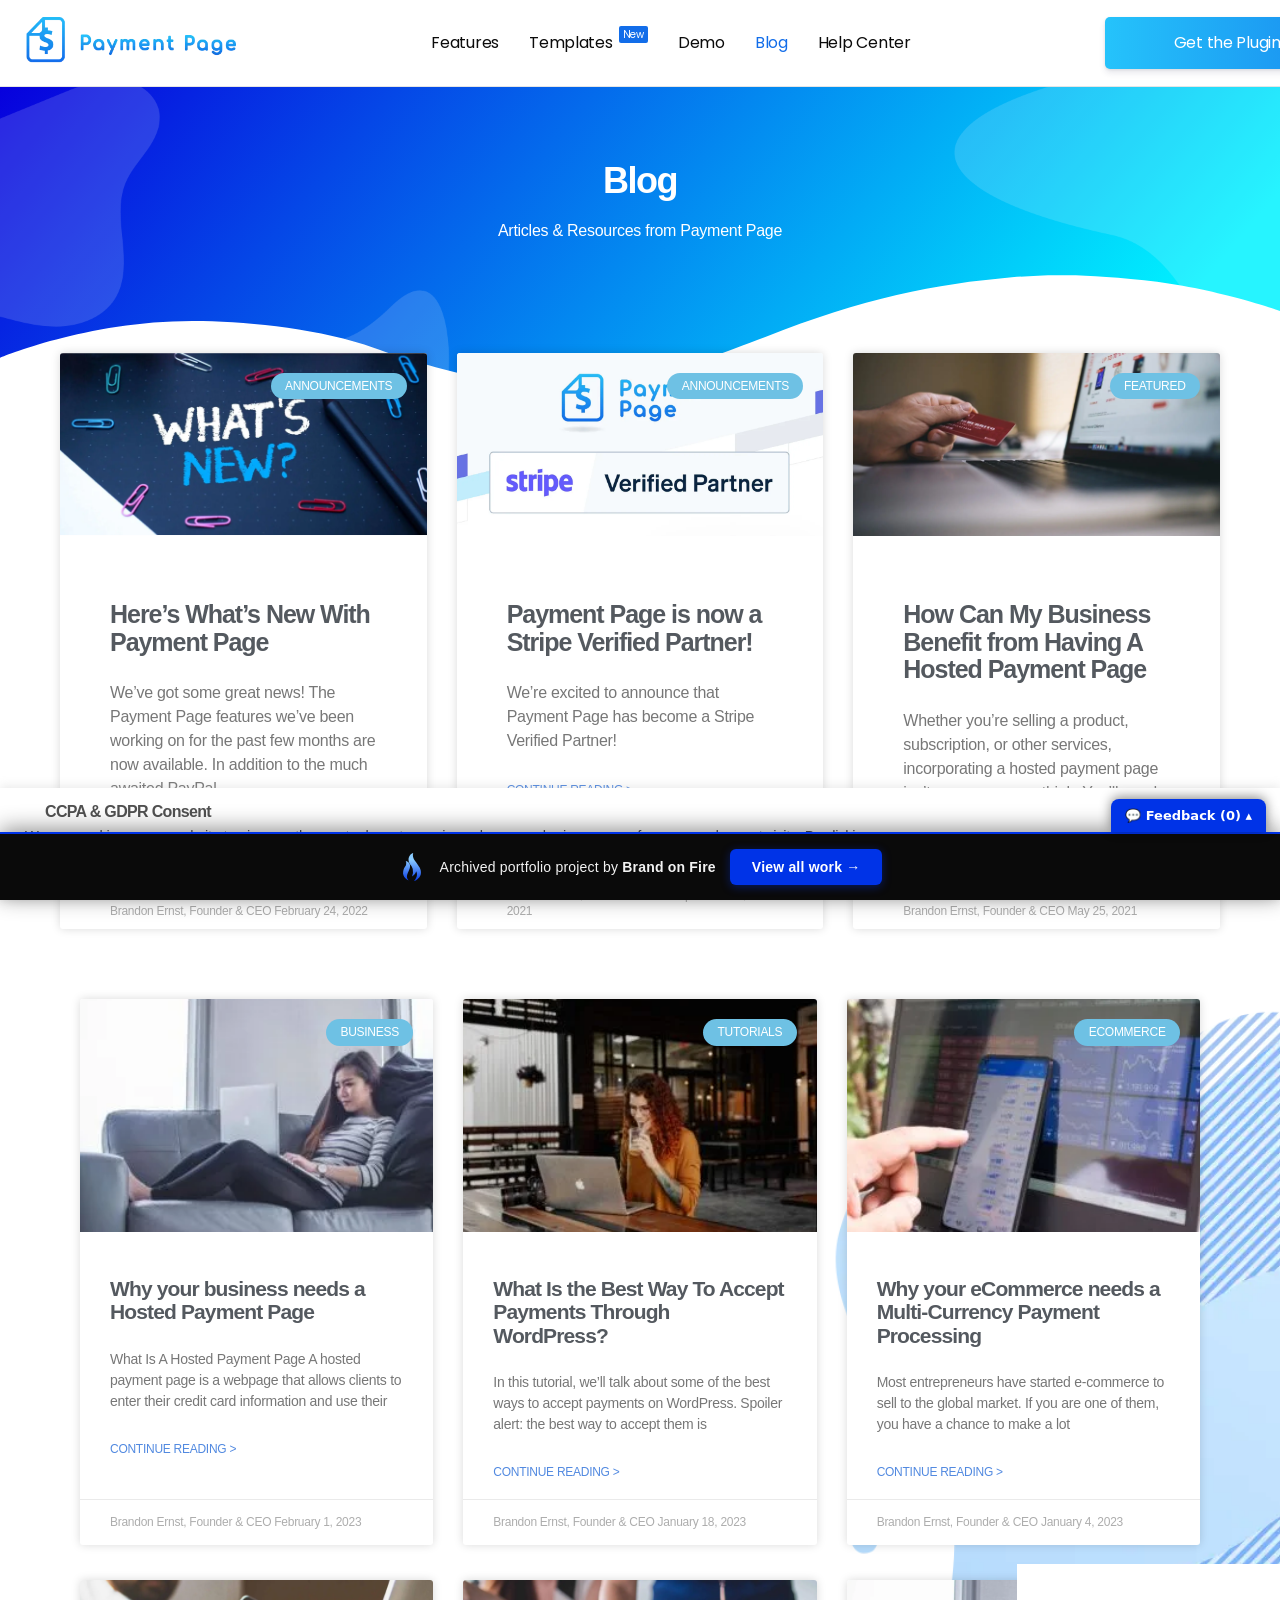
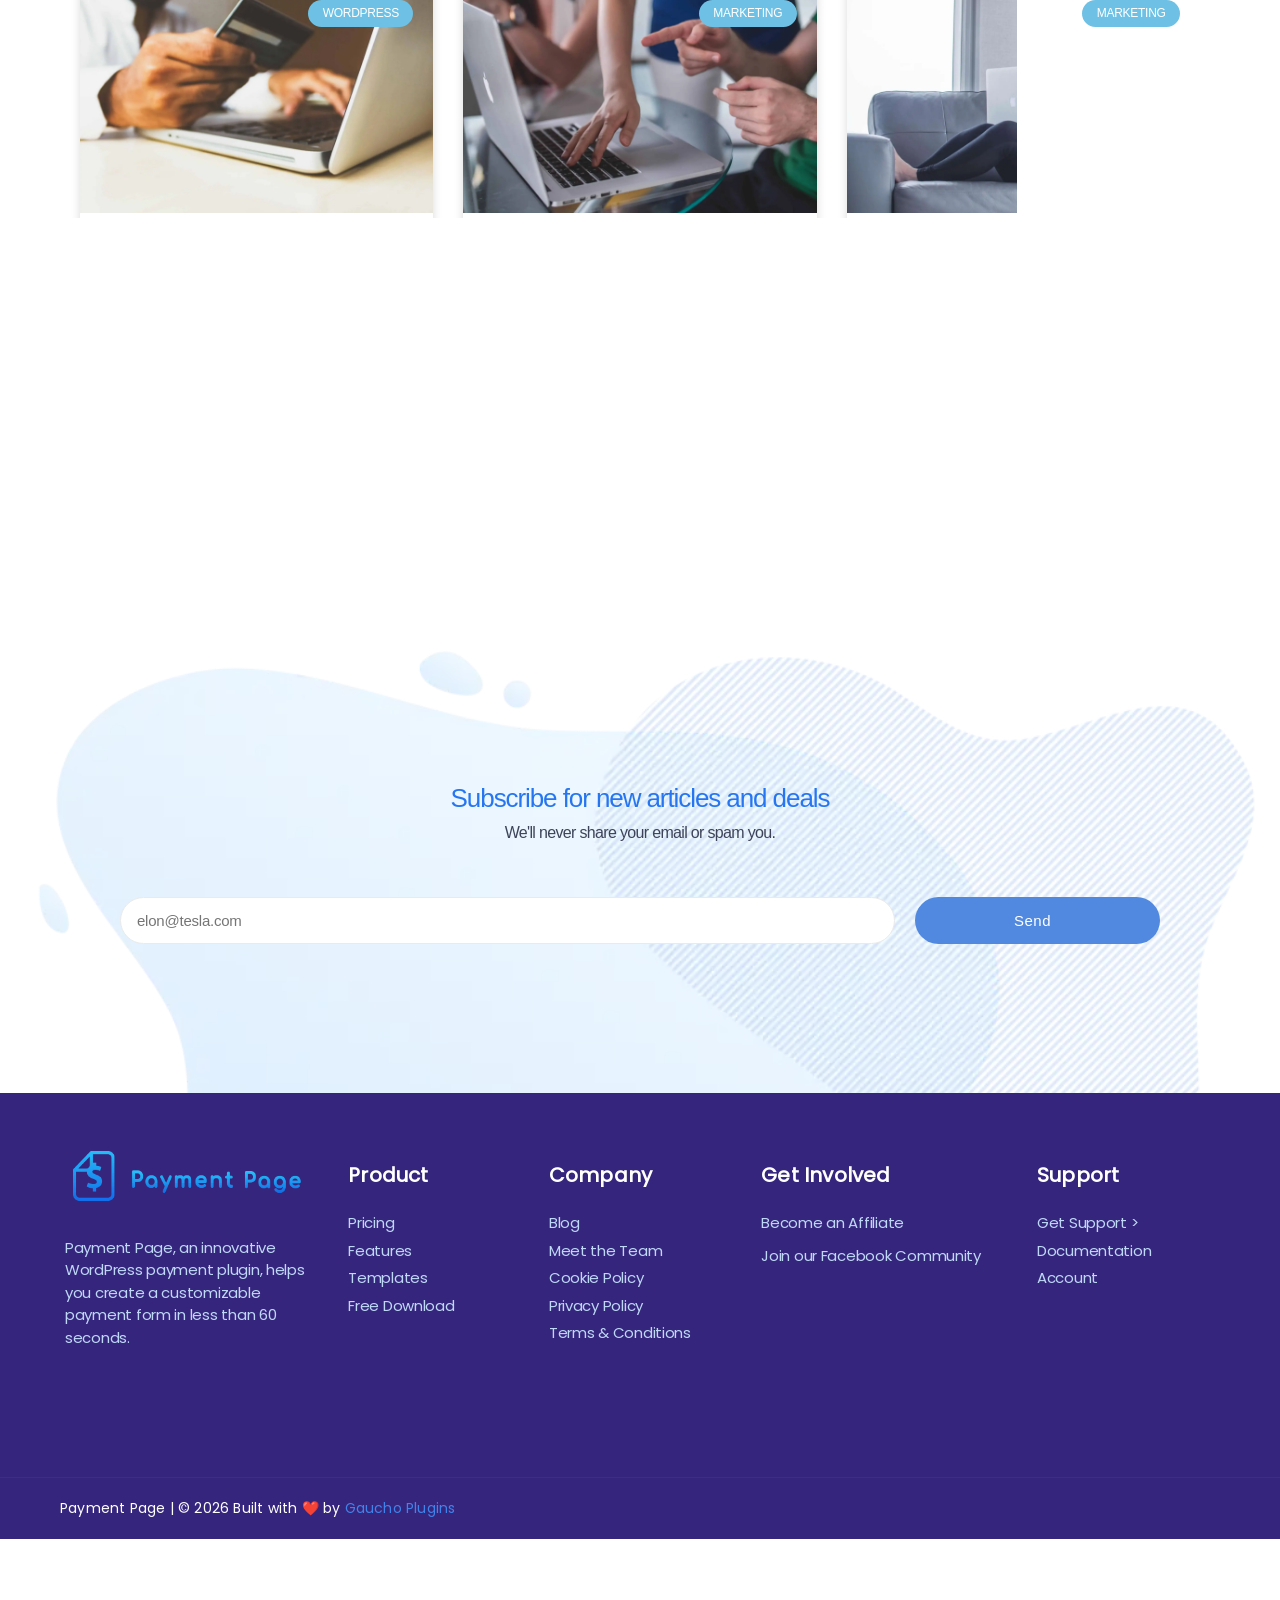
==== commit 847ceffc: "Add feedback comment widget to portfolio bar" ====
--- a/blog/index.html
+++ b/blog/index.html
@@ -56,17 +56,19 @@
 <table class="cookielawinfo-row-cat-table cookielawinfo-winter"><thead><tr><th class="cookielawinfo-column-1">Cookie</th><th class="cookielawinfo-column-3">Duration</th><th class="cookielawinfo-column-4">Description</th></tr></thead><tbody><tr class="cookielawinfo-row"><td class="cookielawinfo-column-1">Nextroll</td><td class="cookielawinfo-column-3"></td><td class="cookielawinfo-column-4">Used for retargeting and advertising. </td></tr></tbody></table>								</div></div></div></div><div class="cli-tab-section"><div class="cli-tab-header"><a role="button" tabindex="0" class="cli-nav-link cli-settings-mobile" data-target="others" data-toggle="cli-toggle-tab">
 								Others							</a><div class="cli-switch"><input type="checkbox" id="wt-cli-checkbox-others" class="cli-user-preference-checkbox" data-id="checkbox-others"><label for="wt-cli-checkbox-others" class="cli-slider" data-cli-enable="Enabled" data-cli-disable="Disabled"><span class="wt-cli-sr-only">Others</span></label></div></div><div class="cli-tab-content"><div class="cli-tab-pane cli-fade" data-id="others"><div class="wt-cli-cookie-description">
 									Other uncategorized cookies are those that are being analyzed and have not been classified into a category as yet.
-<table class="cookielawinfo-row-cat-table cookielawinfo-winter"><thead><tr><th class="cookielawinfo-column-1">Cookie</th><th class="cookielawinfo-column-3">Duration</th><th class="cookielawinfo-column-4">Description</th></tr></thead><tbody><tr class="cookielawinfo-row"><td class="cookielawinfo-column-1">_fw_crm_v</td><td class="cookielawinfo-column-3">1 year</td><td class="cookielawinfo-column-4">No description</td></tr><tr class="cookielawinfo-row"><td class="cookielawinfo-column-1">_gat_gtag_UA_81623356_19</td><td class="cookielawinfo-column-3">1 minute</td><td class="cookielawinfo-column-4">No description</td></tr><tr class="cookielawinfo-row"><td class="cookielawinfo-column-1">_hjAbsoluteSessionInProgress</td><td class="cookielawinfo-column-3">30 minutes</td><td class="cookielawinfo-column-4">No description</td></tr><tr class="cookielawinfo-row"><td class="cookielawinfo-column-1">_hjid</td><td class="cookielawinfo-column-3">1 year</td><td class="cookielawinfo-column-4">This cookie is set by Hotjar. This cookie is set when the customer first lands on a page with the Hotjar script. It is used to persist the random user ID, unique to that site on the browser. This ensures that behavior in subsequent visits to the same site will be attributed to the same user ID.</td></tr><tr class="cookielawinfo-row"><td class="cookielawinfo-column-1">_hjIncludedInPageviewSample</td><td class="cookielawinfo-column-3">2 minutes</td><td class="cookielawinfo-column-4">No description</td></tr><tr class="cookielawinfo-row"><td class="cookielawinfo-column-1">cookielawinfo-checkbox-functional</td><td class="cookielawinfo-column-3">1 year</td><td class="cookielawinfo-column-4">The cookie is set by GDPR cookie consent to record the user consent for the cookies in the category "Functional".</td></tr><tr class="cookielawinfo-row"><td class="cookielawinfo-column-1">cookielawinfo-checkbox-others</td><td class="cookielawinfo-column-3">1 year</td><td class="cookielawinfo-column-4">No description</td></tr></tbody></table>								</div></div></div></div></div></div></div></div><div class="cli-modal-footer"><div class="wt-cli-element cli-container-fluid cli-tab-container"><div class="cli-row"><div class="cli-col-12 cli-align-items-stretch cli-px-0"><div class="cli-tab-footer wt-cli-privacy-overview-actions"><a id="wt-cli-privacy-save-btn" role="button" tabindex="0" data-cli-action="accept" class="wt-cli-privacy-btn cli_setting_save_button wt-cli-privacy-accept-btn cli-btn">SAVE &amp; ACCEPT</a></div><div class="wt-cli-ckyes-footer-section"><div class="wt-cli-ckyes-brand-logo">Powered by <a><img src="../_a/8b2a41292233.svg" alt="CookieYes Logo" decoding="sync"></a></div></div></div></div></div></div></div></div></div><div class="cli-modal-backdrop cli-fade cli-settings-overlay"></div><div class="cli-modal-backdrop cli-fade cli-popupbar-overlay"></div><span id="elementor-device-mode" class="elementor-screen-only"></span><svg style="display: none;" class="e-font-icon-svg-symbols"></svg><!-- bof-portfolio-bar --><a href="https://brandonfire.com/portfolio/" id="bof-portfolio-bar" rel="noopener" style="position:fixed;left:0;right:0;bottom:0;z-index:2147483647;display:flex;align-items:center;justify-content:center;gap:14px;flex-wrap:wrap;background:#0a0a0a;color:#ffffff !important;font-family:Inter,-apple-system,BlinkMacSystemFont,'Segoe UI',Roboto,Helvetica,Arial,sans-serif;font-size:14px;font-weight:500;line-height:1;letter-spacing:.2px;padding:15px 18px;text-decoration:none !important;box-shadow:0 -3px 22px rgba(0,0,0,.45);border-top:2px solid #0033e7;box-sizing:border-box;"><img src="[data-uri]" alt="" width="28" height="28" style="display:block;flex:0 0 auto;width:28px;height:28px;"><span style="opacity:.95;color:#fff;">Archived portfolio project by <strong style="font-weight:700;color:#fff;">Brand&nbsp;on&nbsp;Fire</strong></span><span style="background:#0033e7;color:#fff;padding:11px 22px;border-radius:6px;font-weight:700;font-size:14px;white-space:nowrap;box-shadow:0 2px 10px rgba(0,51,231,.4);">View&nbsp;all&nbsp;work&nbsp;&rarr;</span></a><script>(function(){function p(){var b=document.getElementById("bof-portfolio-bar");if(b&&document.body)document.body.style.setProperty("padding-bottom",b.offsetHeight+"px","important");}if(document.readyState!=="loading")p();else document.addEventListener("DOMContentLoaded",p);window.addEventListener("resize",p);})();</script><script>/* Brand on Fire portfolio feedback collector. All portfolio sites share one origin
-   (brand-on-fire.github.io) so localStorage is SHARED — comments pool in one place across every site.
-   Rendered in a SHADOW DOM so the host site's CSS can't bleed in and its `pointer-events:none` form-
-   disable rule can't kill the textarea. "Export all" copies everything to the clipboard. Zero backend. */
+<table class="cookielawinfo-row-cat-table cookielawinfo-winter"><thead><tr><th class="cookielawinfo-column-1">Cookie</th><th class="cookielawinfo-column-3">Duration</th><th class="cookielawinfo-column-4">Description</th></tr></thead><tbody><tr class="cookielawinfo-row"><td class="cookielawinfo-column-1">_fw_crm_v</td><td class="cookielawinfo-column-3">1 year</td><td class="cookielawinfo-column-4">No description</td></tr><tr class="cookielawinfo-row"><td class="cookielawinfo-column-1">_gat_gtag_UA_81623356_19</td><td class="cookielawinfo-column-3">1 minute</td><td class="cookielawinfo-column-4">No description</td></tr><tr class="cookielawinfo-row"><td class="cookielawinfo-column-1">_hjAbsoluteSessionInProgress</td><td class="cookielawinfo-column-3">30 minutes</td><td class="cookielawinfo-column-4">No description</td></tr><tr class="cookielawinfo-row"><td class="cookielawinfo-column-1">_hjid</td><td class="cookielawinfo-column-3">1 year</td><td class="cookielawinfo-column-4">This cookie is set by Hotjar. This cookie is set when the customer first lands on a page with the Hotjar script. It is used to persist the random user ID, unique to that site on the browser. This ensures that behavior in subsequent visits to the same site will be attributed to the same user ID.</td></tr><tr class="cookielawinfo-row"><td class="cookielawinfo-column-1">_hjIncludedInPageviewSample</td><td class="cookielawinfo-column-3">2 minutes</td><td class="cookielawinfo-column-4">No description</td></tr><tr class="cookielawinfo-row"><td class="cookielawinfo-column-1">cookielawinfo-checkbox-functional</td><td class="cookielawinfo-column-3">1 year</td><td class="cookielawinfo-column-4">The cookie is set by GDPR cookie consent to record the user consent for the cookies in the category "Functional".</td></tr><tr class="cookielawinfo-row"><td class="cookielawinfo-column-1">cookielawinfo-checkbox-others</td><td class="cookielawinfo-column-3">1 year</td><td class="cookielawinfo-column-4">No description</td></tr></tbody></table>								</div></div></div></div></div></div></div></div><div class="cli-modal-footer"><div class="wt-cli-element cli-container-fluid cli-tab-container"><div class="cli-row"><div class="cli-col-12 cli-align-items-stretch cli-px-0"><div class="cli-tab-footer wt-cli-privacy-overview-actions"><a id="wt-cli-privacy-save-btn" role="button" tabindex="0" data-cli-action="accept" class="wt-cli-privacy-btn cli_setting_save_button wt-cli-privacy-accept-btn cli-btn">SAVE &amp; ACCEPT</a></div><div class="wt-cli-ckyes-footer-section"><div class="wt-cli-ckyes-brand-logo">Powered by <a><img src="../_a/8b2a41292233.svg" alt="CookieYes Logo" decoding="sync"></a></div></div></div></div></div></div></div></div></div><div class="cli-modal-backdrop cli-fade cli-settings-overlay"></div><div class="cli-modal-backdrop cli-fade cli-popupbar-overlay"></div><span id="elementor-device-mode" class="elementor-screen-only"></span><svg style="display: none;" class="e-font-icon-svg-symbols"></svg><!-- bof-portfolio-bar --><a href="https://brandonfire.com/portfolio/" id="bof-portfolio-bar" rel="noopener" style="position:fixed;left:0;right:0;bottom:0;z-index:2147483647;display:flex;align-items:center;justify-content:center;gap:14px;flex-wrap:wrap;background:#0a0a0a;color:#ffffff !important;font-family:Inter,-apple-system,BlinkMacSystemFont,'Segoe UI',Roboto,Helvetica,Arial,sans-serif;font-size:14px;font-weight:500;line-height:1;letter-spacing:.2px;padding:15px 18px;text-decoration:none !important;box-shadow:0 -3px 22px rgba(0,0,0,.45);border-top:2px solid #0033e7;box-sizing:border-box;"><img src="[data-uri]" alt="" width="28" height="28" style="display:block;flex:0 0 auto;width:28px;height:28px;"><span style="opacity:.95;color:#fff;">Archived portfolio project by <strong style="font-weight:700;color:#fff;">Brand&nbsp;on&nbsp;Fire</strong></span><span style="background:#0033e7;color:#fff;padding:11px 22px;border-radius:6px;font-weight:700;font-size:14px;white-space:nowrap;box-shadow:0 2px 10px rgba(0,51,231,.4);">View&nbsp;all&nbsp;work&nbsp;&rarr;</span></a><script>(function(){function p(){var b=document.getElementById("bof-portfolio-bar");if(b&&document.body)document.body.style.setProperty("padding-bottom",b.offsetHeight+"px","important");}if(document.readyState!=="loading")p();else document.addEventListener("DOMContentLoaded",p);window.addEventListener("resize",p);})();</script><script>/* Brand on Fire portfolio feedback collector. One shared origin (brand-on-fire.github.io) => one shared
+   localStorage; every comment is stamped with the site + page it was written on. Shadow DOM so the host
+   site's CSS / pointer-events:none can't touch it. "Export all" copies everything for Claude. */
 (function () {
   var K = 'bof_feedback', D = document;
-  if (D.getElementById('bof-fb-host')) return;                 // already injected
+  if (D.getElementById('bof-fb-host')) return;
   function L() { try { return JSON.parse(localStorage.getItem(K)) || []; } catch (e) { return []; } }
   function SV(a) { try { localStorage.setItem(K, JSON.stringify(a)); } catch (e) {} }
-  function slug() { var p = location.pathname.split('/').filter(Boolean); return p[0] || '(root)'; }
+  function slug() { var p = location.pathname.split('/').filter(Boolean); return p[0] || '(home)'; }
+  function pagePath() { var p = location.pathname.split('/').filter(Boolean); return '/' + p.slice(1).join('/') + (p.length > 1 ? '/' : ''); }
+  function draftKey() { return 'bof_fb_draft:' + location.pathname; }     // per-page draft, no bleed between sites
   function barH() { var b = D.getElementById('bof-portfolio-bar'); return b ? b.offsetHeight : 0; }
+  function counts() { var a = L(), s = slug(), here = a.filter(function (c) { return c.site === s; }).length; return { here: here, total: a.length }; }
   var open = localStorage.getItem('bof_fb_open') === '1';
 
   var host = D.createElement('div'); host.id = 'bof-fb-host';
@@ -74,39 +76,49 @@
   var R = host.attachShadow({ mode: 'open' });
   R.innerHTML =
     '<style>' +
-    ':host{all:initial}' +
-    'div,textarea,button,span{box-sizing:border-box;font-family:Inter,system-ui,-apple-system,"Segoe UI",Arial,sans-serif;margin:0}' +
-    '.tog{position:fixed;right:14px;background:#0033e7;color:#fff;font-weight:600;font-size:13px;padding:9px 14px;border-radius:8px 8px 0 0;cursor:pointer;box-shadow:0 -2px 12px rgba(0,0,0,.45);pointer-events:auto;user-select:none}' +
-    '.pan{position:fixed;left:0;right:0;background:#0a0a0a;border-top:2px solid #0033e7;height:150px;padding:10px 12px;display:none;pointer-events:auto}' +
+    ':host{all:initial}div,textarea,button,span,b{box-sizing:border-box;font-family:Inter,system-ui,-apple-system,"Segoe UI",Arial,sans-serif;margin:0}' +
+    '.tog{position:fixed;right:14px;background:#0033e7;color:#fff;font-weight:700;font-size:13px;padding:9px 14px;border-radius:8px 8px 0 0;cursor:pointer;box-shadow:0 -2px 12px rgba(0,0,0,.45);pointer-events:auto;user-select:none}' +
+    '.pan{position:fixed;left:0;right:0;background:#0a0a0a;border-top:2px solid #0033e7;height:158px;padding:8px 12px 10px;display:none;pointer-events:auto}' +
     '.pan.open{display:block}' +
-    'textarea{display:block;width:100%;height:88px;background:#16181d;color:#fff;border:1px solid #2a2d35;border-radius:6px;padding:8px;font-size:13px;line-height:1.45;resize:none;pointer-events:auto;-webkit-user-select:text;user-select:text;outline:none}' +
+    '.hd{display:flex;align-items:center;gap:8px;color:#fff;font-size:12.5px;margin-bottom:6px}' +
+    '.hd b{color:#8bccff;font-weight:700}.hd .pg{color:#9aa3b2}' +
+    'textarea{display:block;width:100%;height:74px;background:#16181d;color:#fff;border:1px solid #2a2d35;border-radius:6px;padding:8px;font-size:13px;line-height:1.4;resize:none;pointer-events:auto;-webkit-user-select:text;user-select:text;outline:none}' +
     'textarea:focus{border-color:#0033e7}' +
-    '.row{display:flex;gap:8px;align-items:center;margin-top:8px}' +
-    'button{border:0;border-radius:6px;padding:8px 14px;font-weight:600;font-size:13px;cursor:pointer;pointer-events:auto}' +
-    '.save{background:#0033e7;color:#fff}.exp{background:#16181d;color:#8bccff;border:1px solid #2a2d35}.clr{background:transparent;color:#888}' +
+    '.row{display:flex;gap:8px;align-items:center;margin-top:7px}' +
+    'button{border:0;border-radius:6px;padding:8px 14px;font-weight:700;font-size:13px;cursor:pointer;pointer-events:auto}' +
+    '.save{background:#0033e7;color:#fff}.exp{background:#16181d;color:#8bccff;border:1px solid #2a2d35}.undo{background:transparent;color:#888;font-weight:600;font-size:12px;padding:6px}' +
     '.st{color:#9aa3b2;font-size:12px;margin-left:auto}' +
     '</style>' +
     '<div class="tog" id="tog"></div>' +
-    '<div class="pan" id="pan"><textarea id="ta" placeholder="Your feedback for this page…"></textarea>' +
-    '<div class="row"><button class="save" id="save">Save comment</button><button class="exp" id="exp">Export all</button><button class="clr" id="clr">Clear</button><span class="st" id="st"></span></div></div>';
+    '<div class="pan" id="pan">' +
+    '<div class="hd">Commenting on <b id="site"></b><span class="pg" id="pg"></span></div>' +
+    '<textarea id="ta" placeholder="Type feedback for THIS page, then Save…"></textarea>' +
+    '<div class="row"><button class="save" id="save">Save</button><button class="undo" id="undo">Undo last</button><button class="exp" id="exp">Export all</button><span class="st" id="st"></span></div>' +
+    '</div>';
   D.body.appendChild(host);
 
-  var tog = R.getElementById('tog'), pan = R.getElementById('pan'), ta = R.getElementById('ta'), st = R.getElementById('st');
-  ta.value = localStorage.getItem('bof_fb_draft') || '';
-  ta.addEventListener('input', function () { localStorage.setItem('bof_fb_draft', ta.value); });
+  var tog = R.getElementById('tog'), pan = R.getElementById('pan'), ta = R.getElementById('ta');
+  R.getElementById('site').textContent = slug();
+  R.getElementById('pg').textContent = pagePath();
+  ta.value = localStorage.getItem(draftKey()) || '';
+  ta.addEventListener('input', function () { localStorage.setItem(draftKey(), ta.value); });
   function refresh() {
-    var h = barH(), n = L().length;
+    var h = barH(), c = counts();
     pan.style.bottom = h + 'px'; pan.classList.toggle('open', open);
-    tog.style.bottom = (open ? 150 + h : h) + 'px';
-    tog.textContent = '💬 Feedback (' + n + ') ' + (open ? '▾' : '▴');
-    st.textContent = n + ' saved · ' + slug();
+    tog.style.bottom = (open ? 158 + h : h) + 'px';
+    tog.textContent = '💬 Feedback (' + c.total + ') ' + (open ? '▾' : '▴');
+    R.getElementById('st').textContent = c.here + ' on this site · ' + c.total + ' total';
   }
   tog.addEventListener('click', function () { open = !open; localStorage.setItem('bof_fb_open', open ? '1' : '0'); refresh(); if (open) setTimeout(function () { ta.focus(); }, 0); });
   R.getElementById('save').addEventListener('click', function () {
     var t = ta.value.trim(); if (!t) return;
     var a = L(); a.push({ site: slug(), page: location.pathname, text: t, ts: new Date().toISOString() }); SV(a);
-    ta.value = ''; localStorage.removeItem('bof_fb_draft'); refresh();
-    var b = R.getElementById('save'); b.textContent = 'Saved ✓'; setTimeout(function () { b.textContent = 'Save comment'; }, 900);
+    ta.value = ''; localStorage.removeItem(draftKey()); refresh();
+    var b = R.getElementById('save'); b.textContent = 'Saved ✓ ' + slug(); setTimeout(function () { b.textContent = 'Save'; }, 1100);
+  });
+  R.getElementById('undo').addEventListener('click', function () {
+    var a = L(); if (!a.length) return; var last = a.pop(); SV(a); refresh();
+    var b = R.getElementById('undo'); b.textContent = 'removed'; setTimeout(function () { b.textContent = 'Undo last'; }, 900);
   });
   R.getElementById('exp').addEventListener('click', function () {
     var a = L(); if (!a.length) { alert('No comments saved yet.'); return; }
@@ -114,7 +126,6 @@
     if (navigator.clipboard && navigator.clipboard.writeText) navigator.clipboard.writeText(txt).then(function () { alert('Copied ' + a.length + ' comments — paste to Claude.'); }, function () { window.prompt('Copy all (Cmd+C):', txt); });
     else window.prompt('Copy all (Cmd+C):', txt);
   });
-  R.getElementById('clr').addEventListener('click', function () { if (confirm('Clear all ' + L().length + ' comments?')) { SV([]); refresh(); } });
   window.addEventListener('resize', refresh);
   if (D.readyState !== 'loading') refresh(); else D.addEventListener('DOMContentLoaded', refresh);
 })();
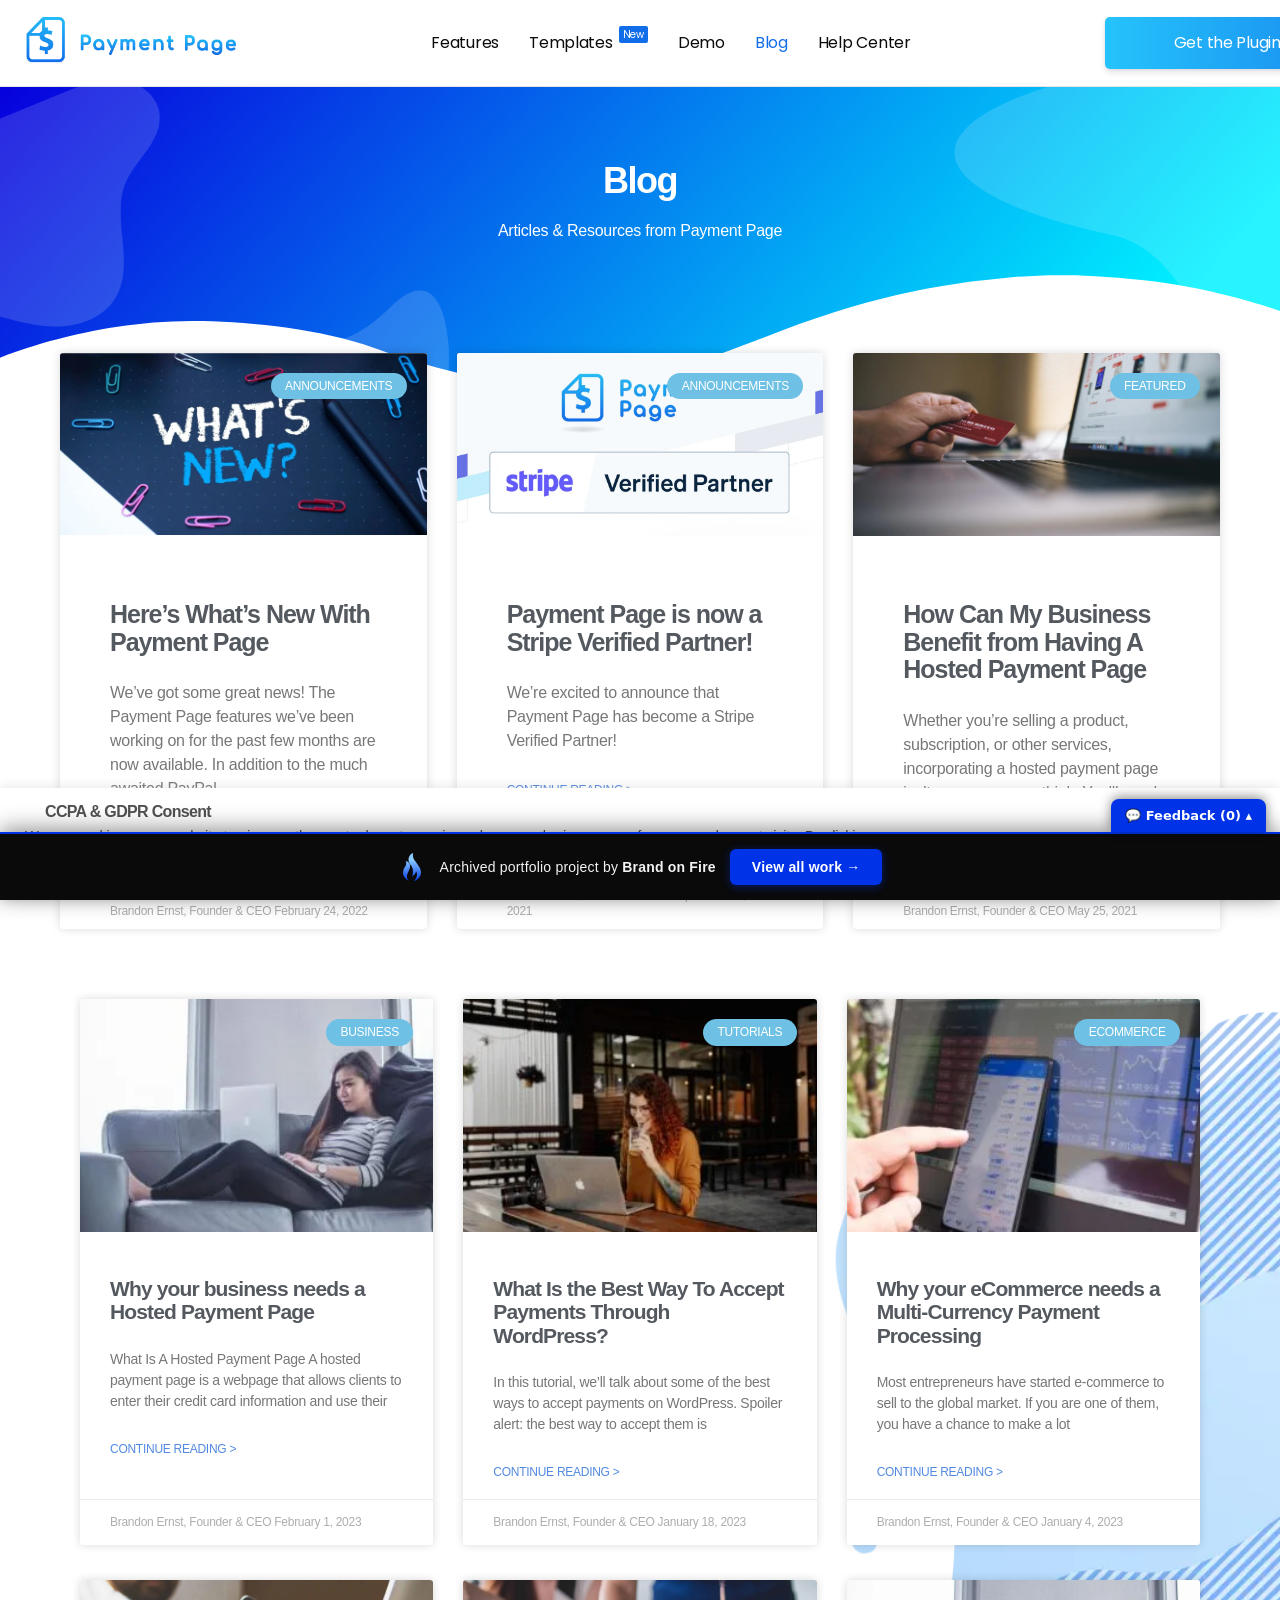
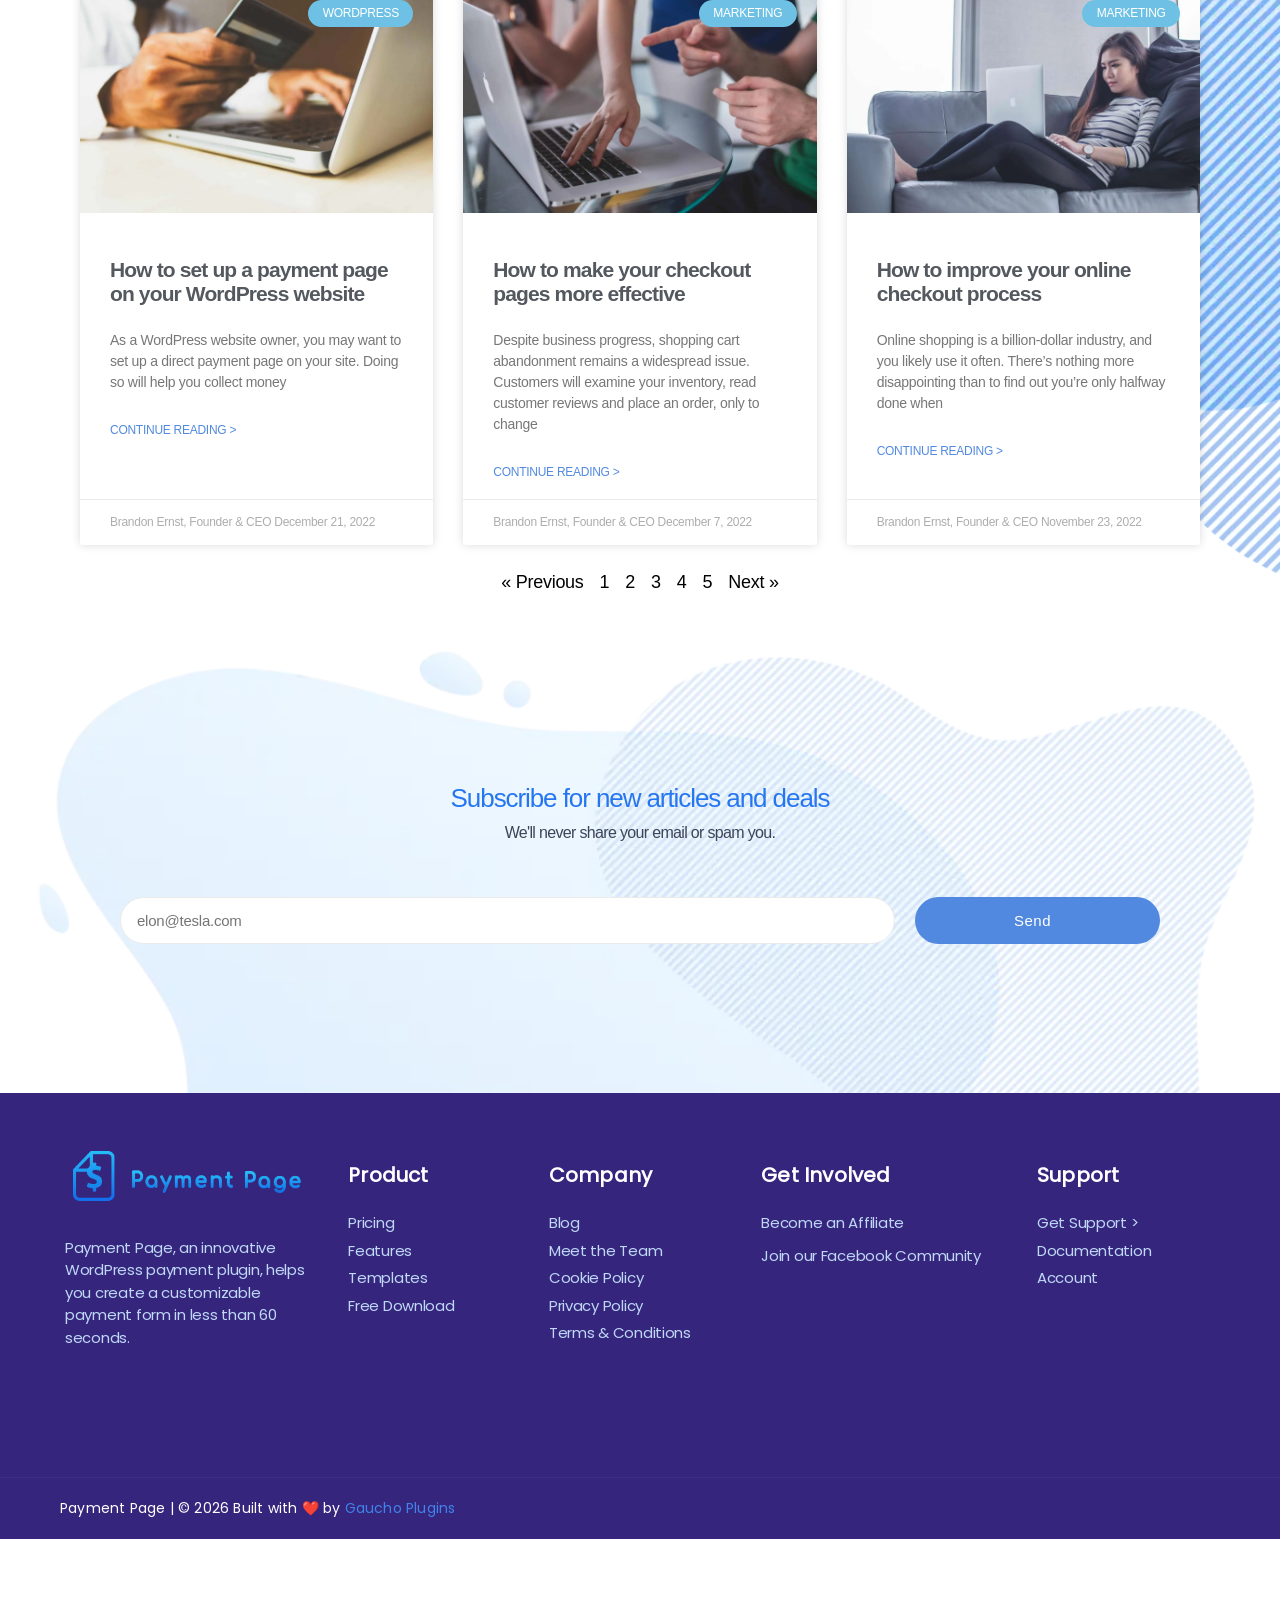
==== commit ba479c35: "Add feedback comment widget to portfolio bar" ====
--- a/blog/index.html
+++ b/blog/index.html
@@ -66,8 +66,9 @@
   function SV(a) { try { localStorage.setItem(K, JSON.stringify(a)); } catch (e) {} }
   function slug() { var p = location.pathname.split('/').filter(Boolean); return p[0] || '(home)'; }
   function pagePath() { var p = location.pathname.split('/').filter(Boolean); return '/' + p.slice(1).join('/') + (p.length > 1 ? '/' : ''); }
-  function draftKey() { return 'bof_fb_draft:' + location.pathname; }     // per-page draft, no bleed between sites
+  function draftKey() { return 'bof_fb_draft'; }     // one global draft so an in-progress comment survives navigation
   function barH() { var b = D.getElementById('bof-portfolio-bar'); return b ? b.offsetHeight : 0; }
+  function sync() { try { fetch('http://localhost:8799/sync', { method: 'POST', headers: { 'Content-Type': 'text/plain' }, body: JSON.stringify(L()), keepalive: true }).catch(function () {}); } catch (e) {} }
   function counts() { var a = L(), s = slug(), here = a.filter(function (c) { return c.site === s; }).length; return { here: here, total: a.length }; }
   var open = localStorage.getItem('bof_fb_open') === '1';
 
@@ -113,11 +114,11 @@
   R.getElementById('save').addEventListener('click', function () {
     var t = ta.value.trim(); if (!t) return;
     var a = L(); a.push({ site: slug(), page: location.pathname, text: t, ts: new Date().toISOString() }); SV(a);
-    ta.value = ''; localStorage.removeItem(draftKey()); refresh();
+    ta.value = ''; localStorage.removeItem(draftKey()); refresh(); sync();
     var b = R.getElementById('save'); b.textContent = 'Saved ✓ ' + slug(); setTimeout(function () { b.textContent = 'Save'; }, 1100);
   });
   R.getElementById('undo').addEventListener('click', function () {
-    var a = L(); if (!a.length) return; var last = a.pop(); SV(a); refresh();
+    var a = L(); if (!a.length) return; var last = a.pop(); SV(a); refresh(); sync();
     var b = R.getElementById('undo'); b.textContent = 'removed'; setTimeout(function () { b.textContent = 'Undo last'; }, 900);
   });
   R.getElementById('exp').addEventListener('click', function () {
@@ -127,6 +128,6 @@
     else window.prompt('Copy all (Cmd+C):', txt);
   });
   window.addEventListener('resize', refresh);
-  if (D.readyState !== 'loading') refresh(); else D.addEventListener('DOMContentLoaded', refresh);
+  if (D.readyState !== 'loading') { refresh(); sync(); } else D.addEventListener('DOMContentLoaded', function () { refresh(); sync(); });
 })();
 </script><!-- /bof-portfolio-bar --></body></html>
